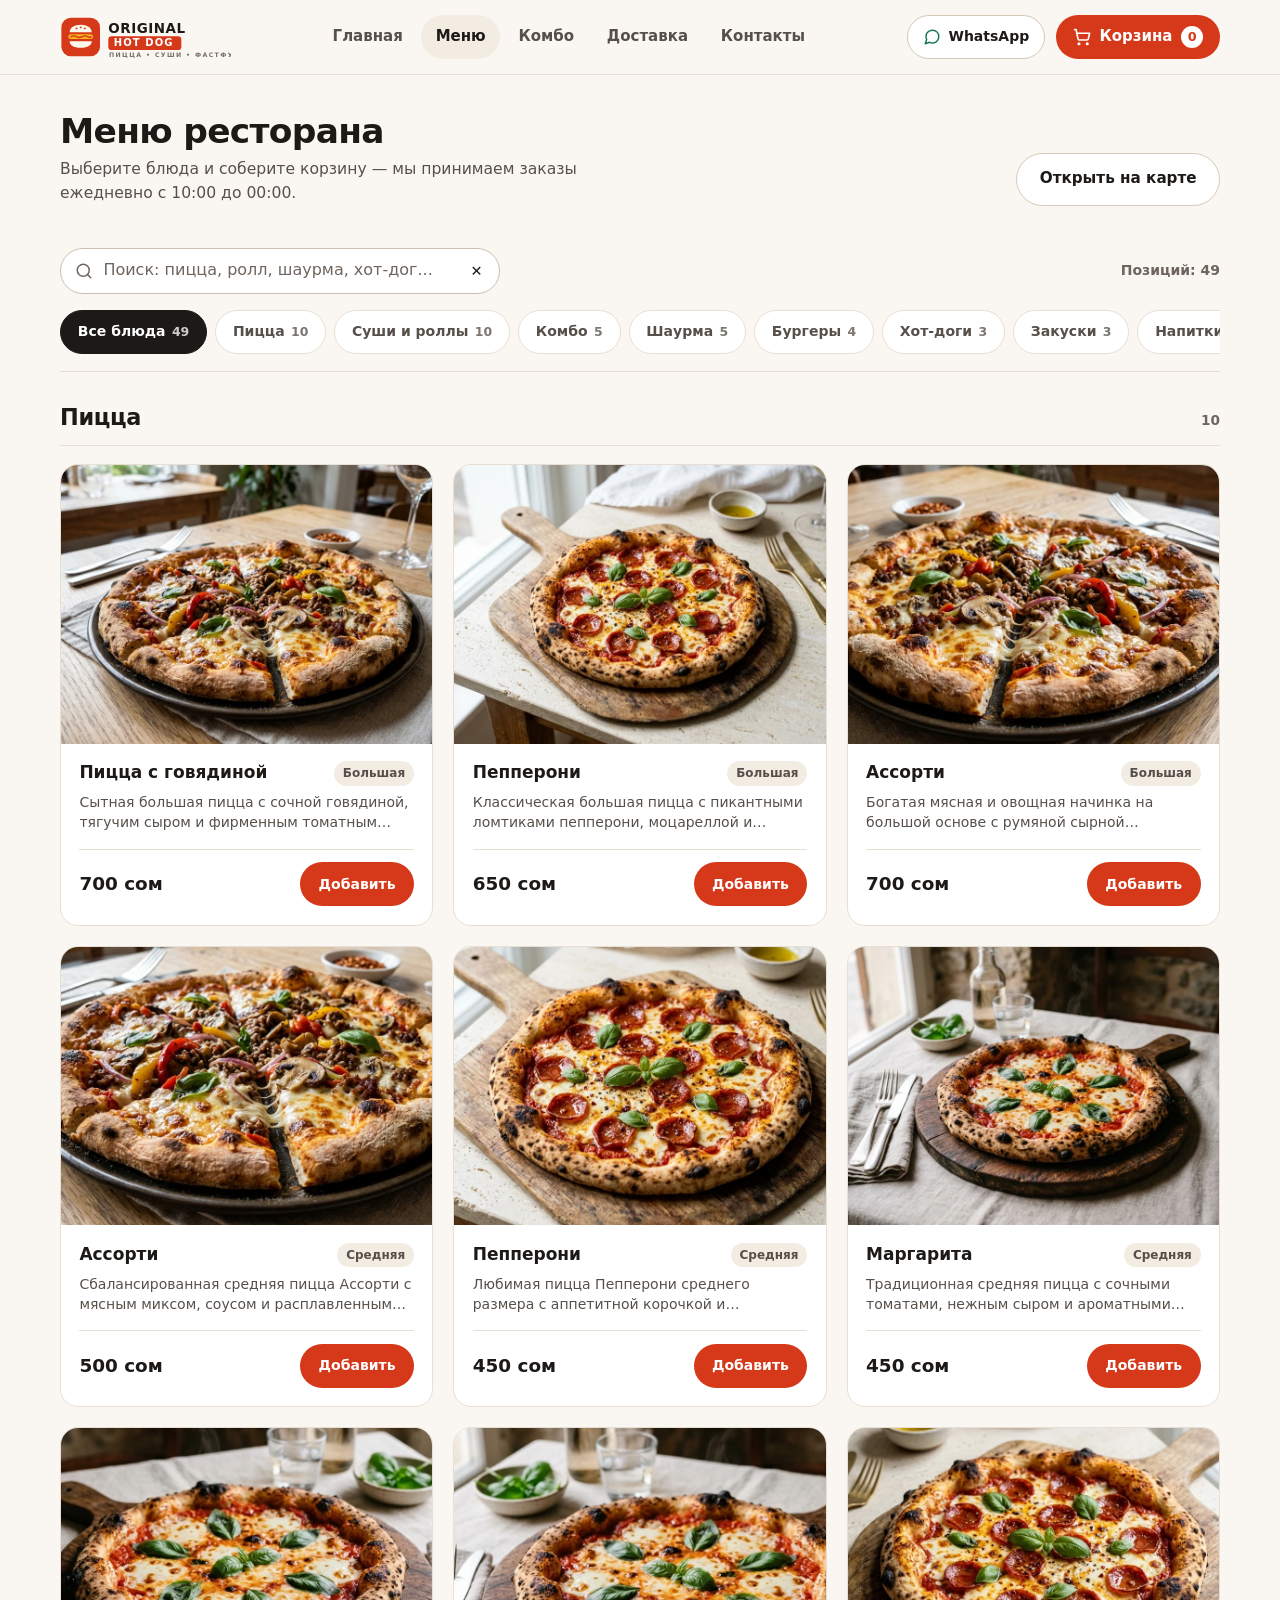
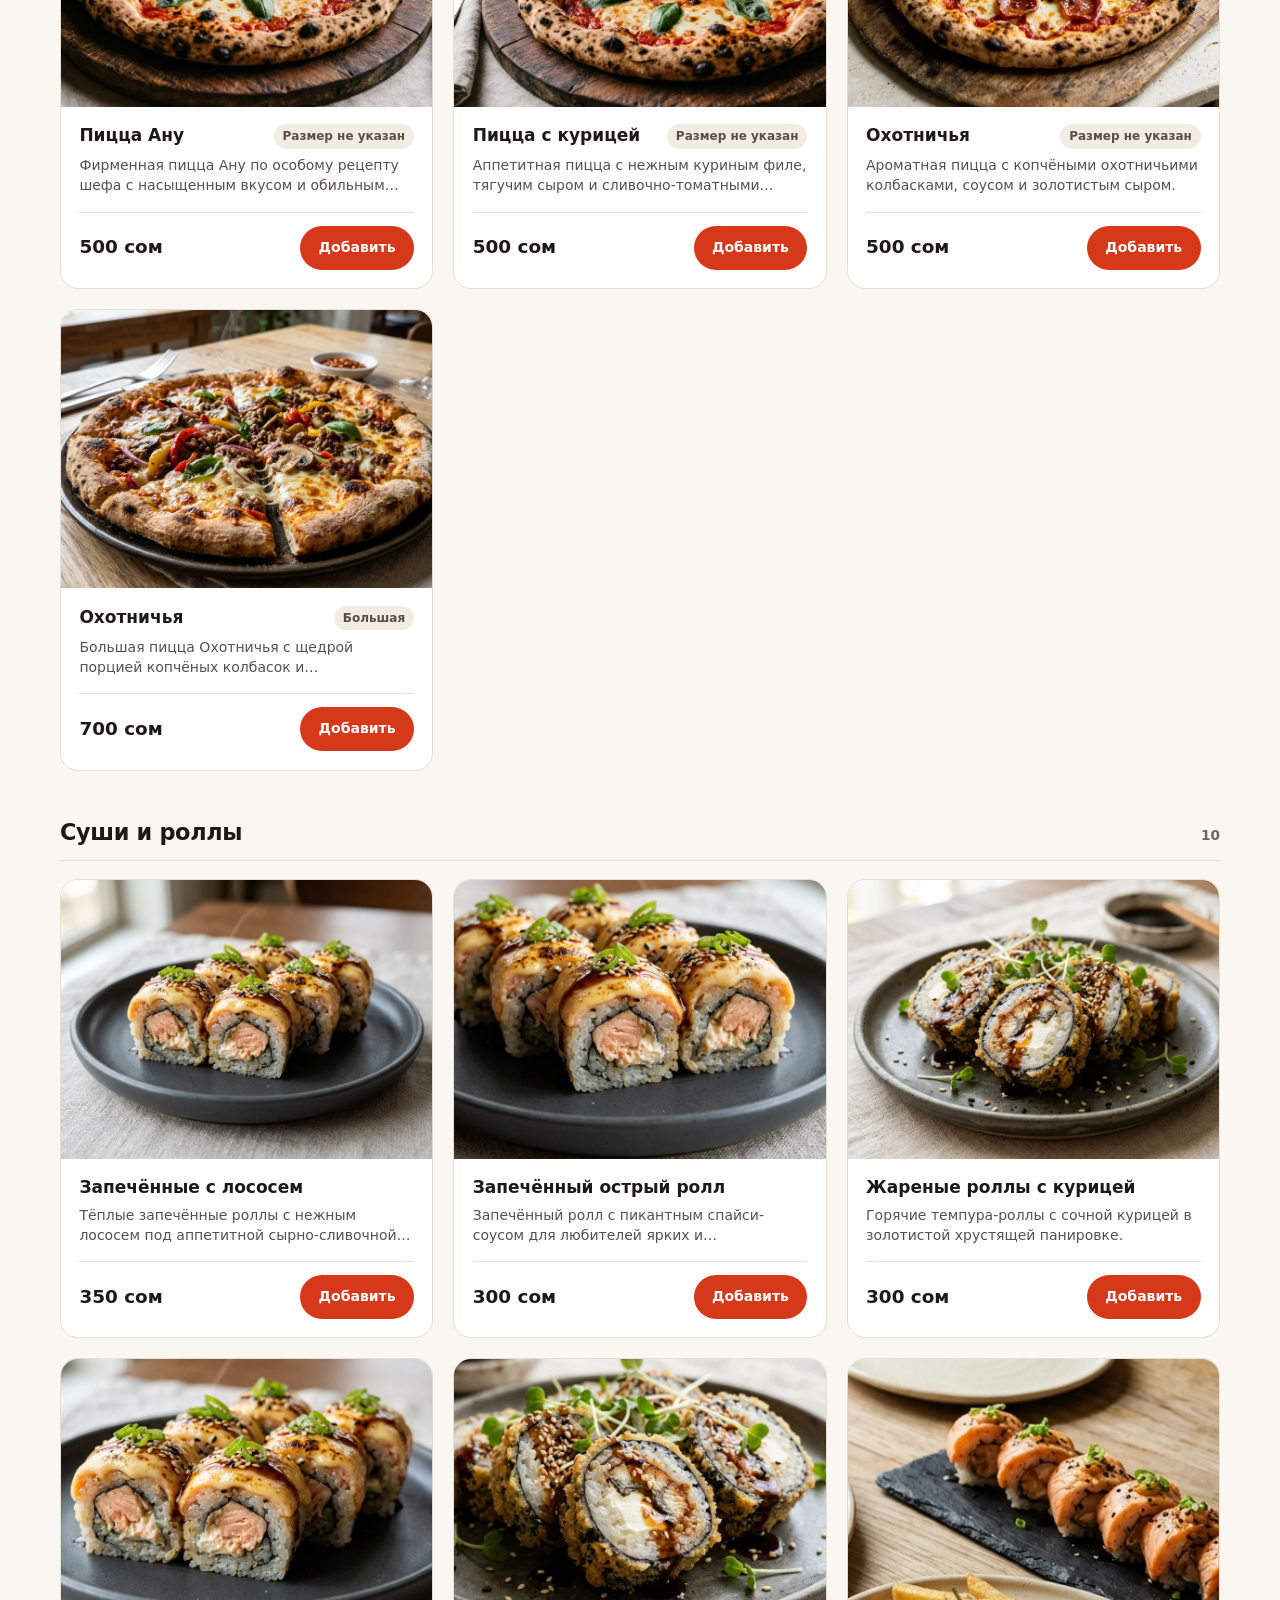
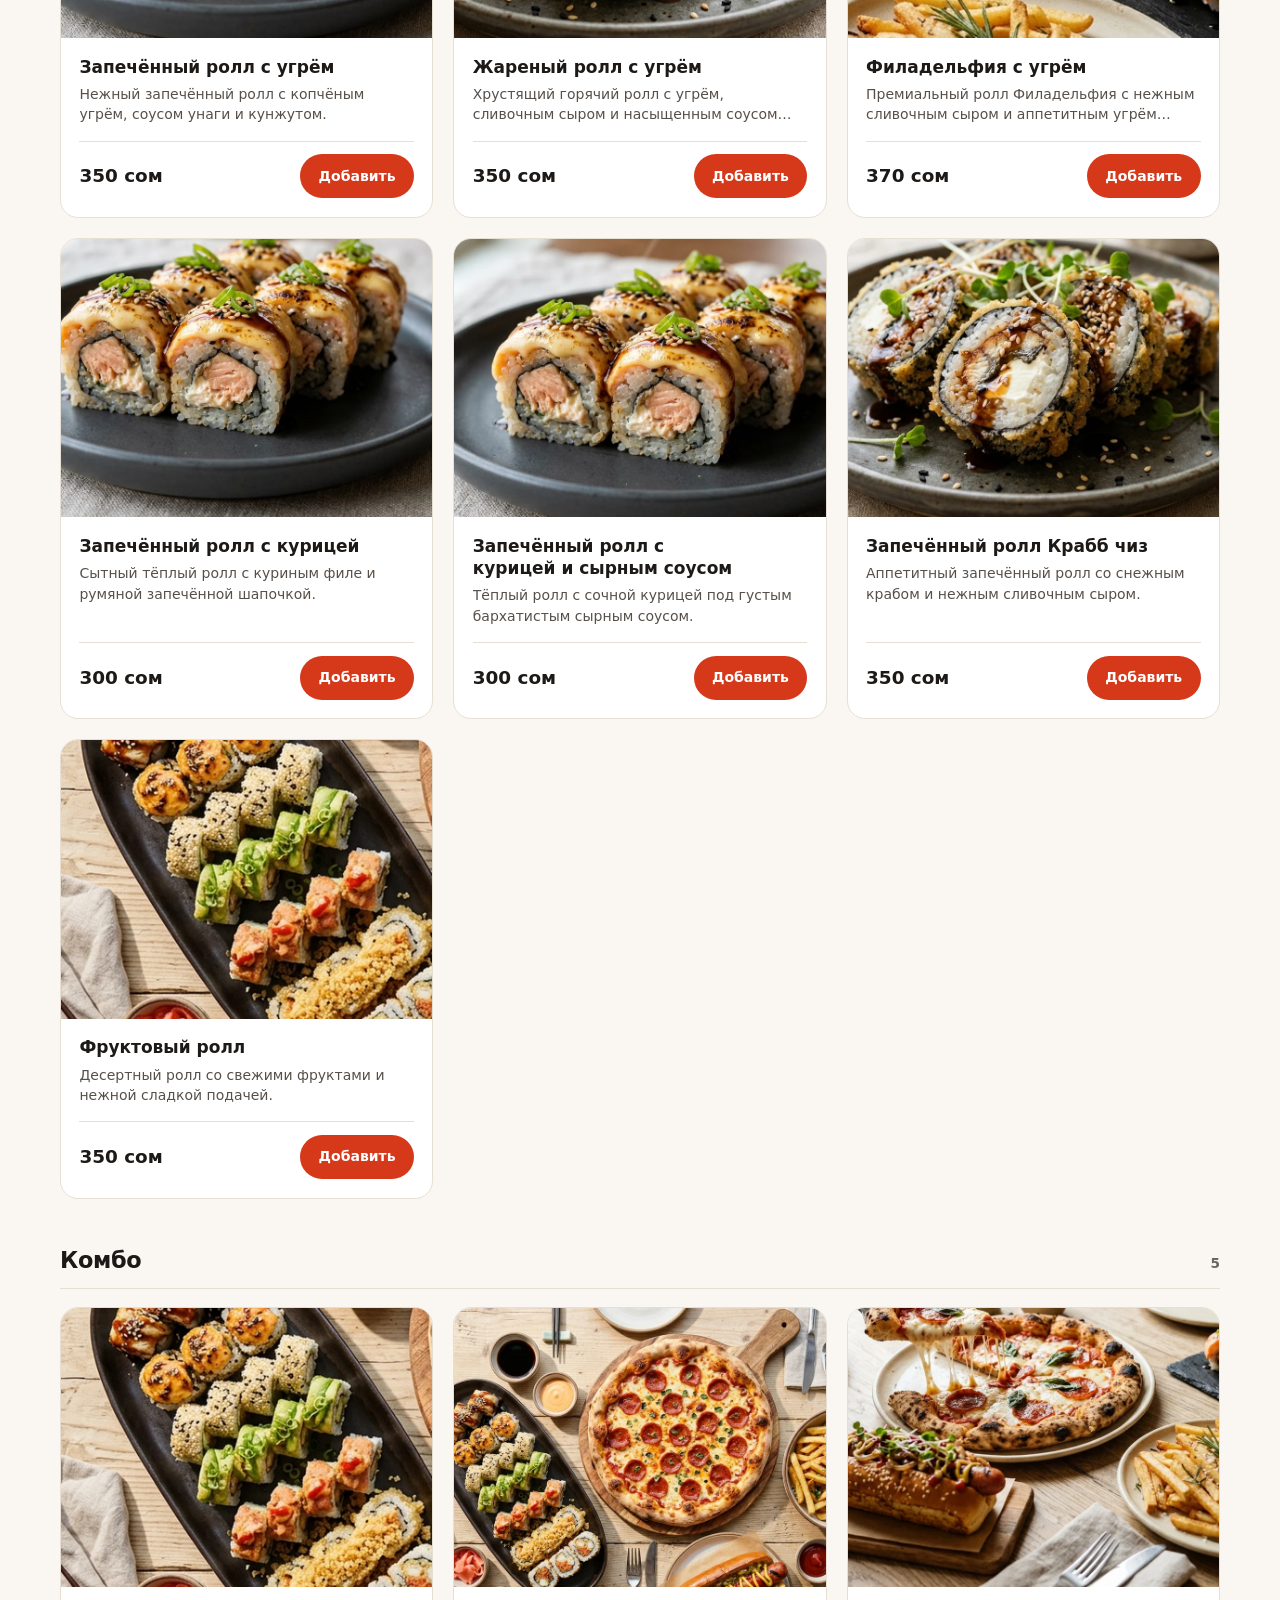
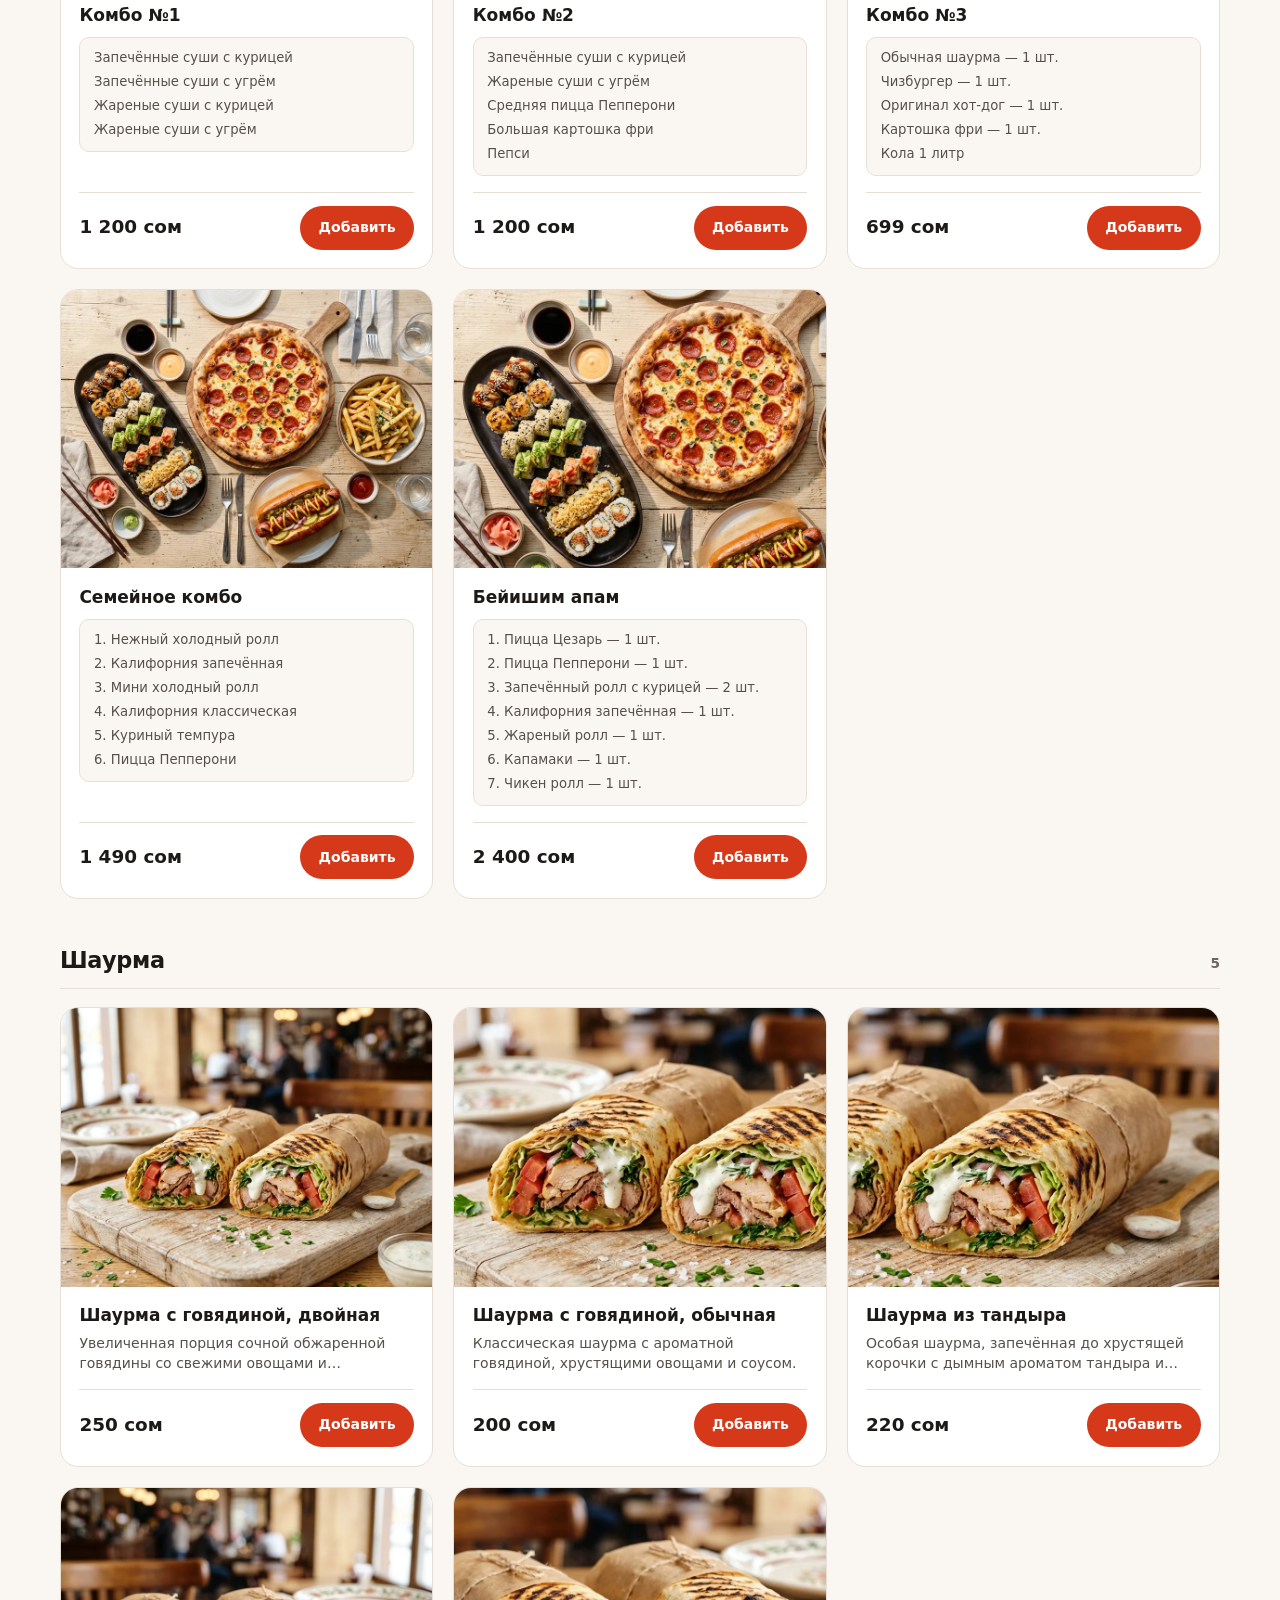
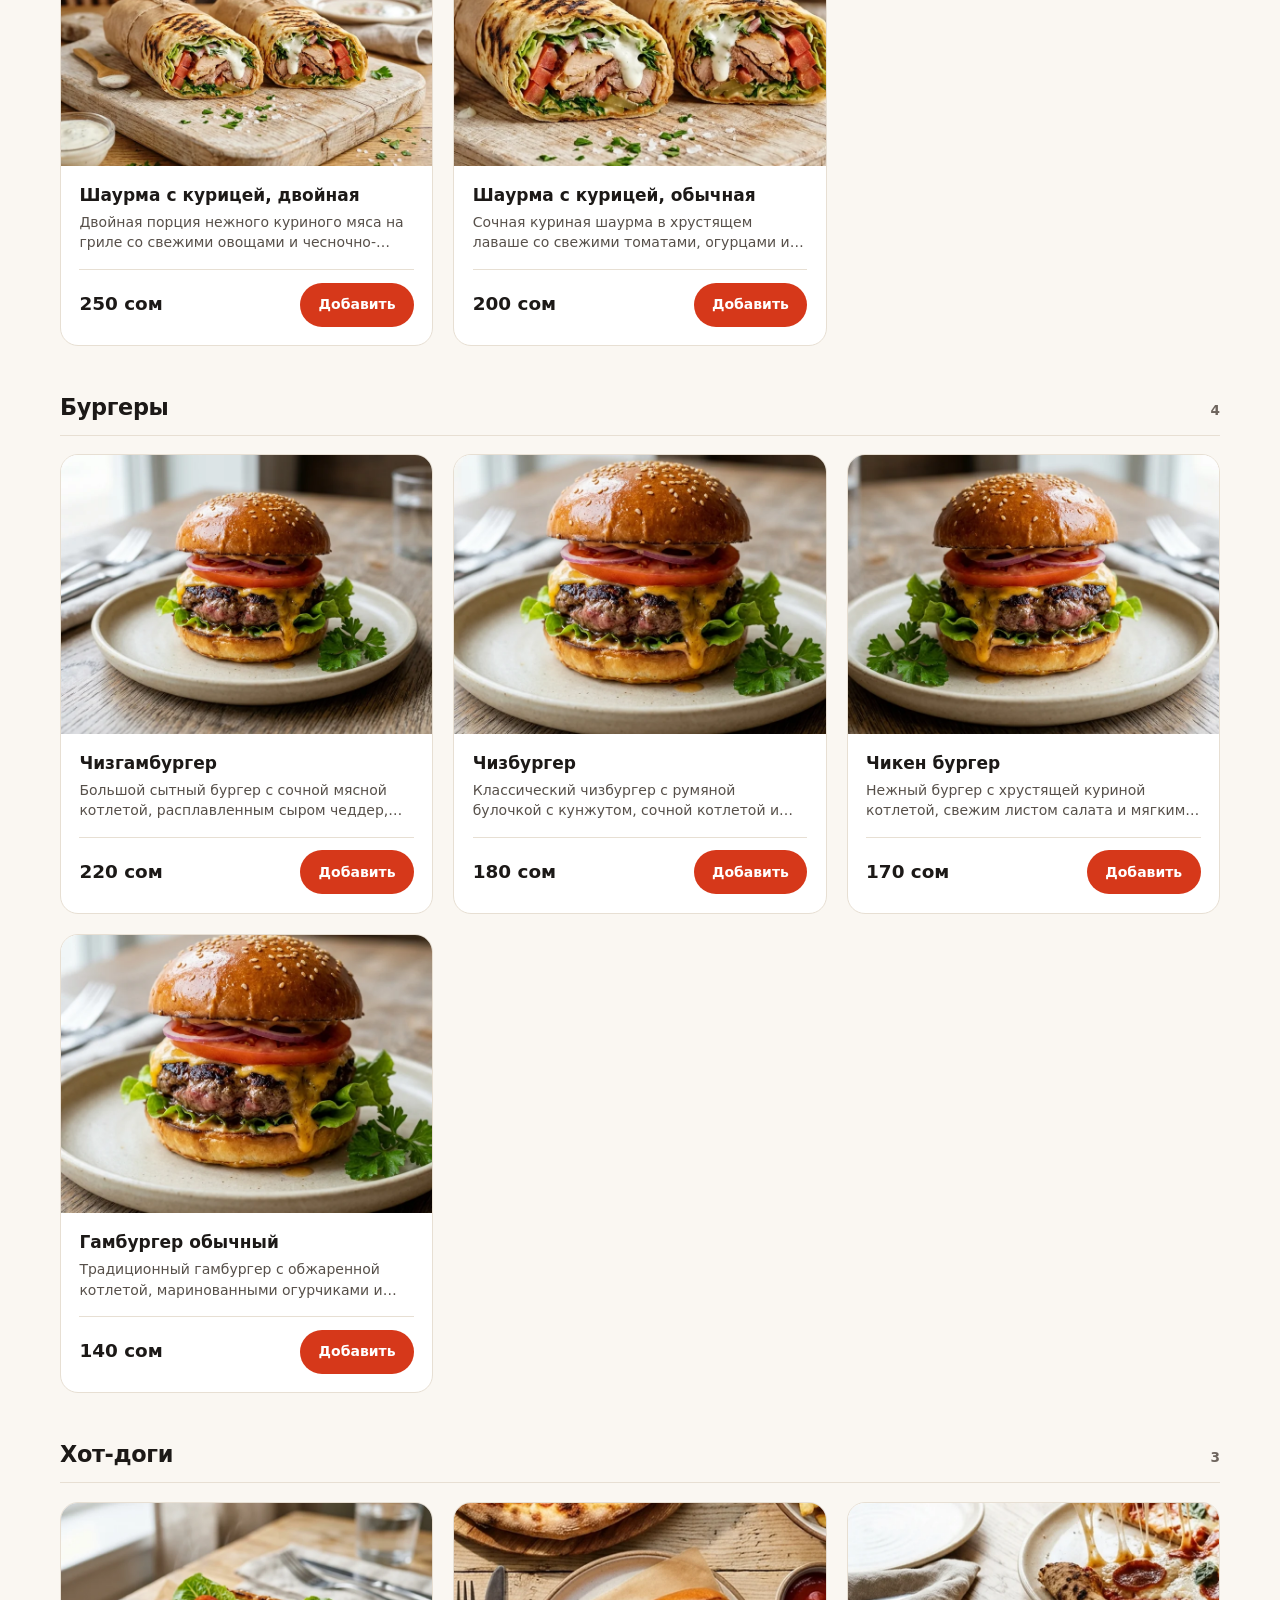
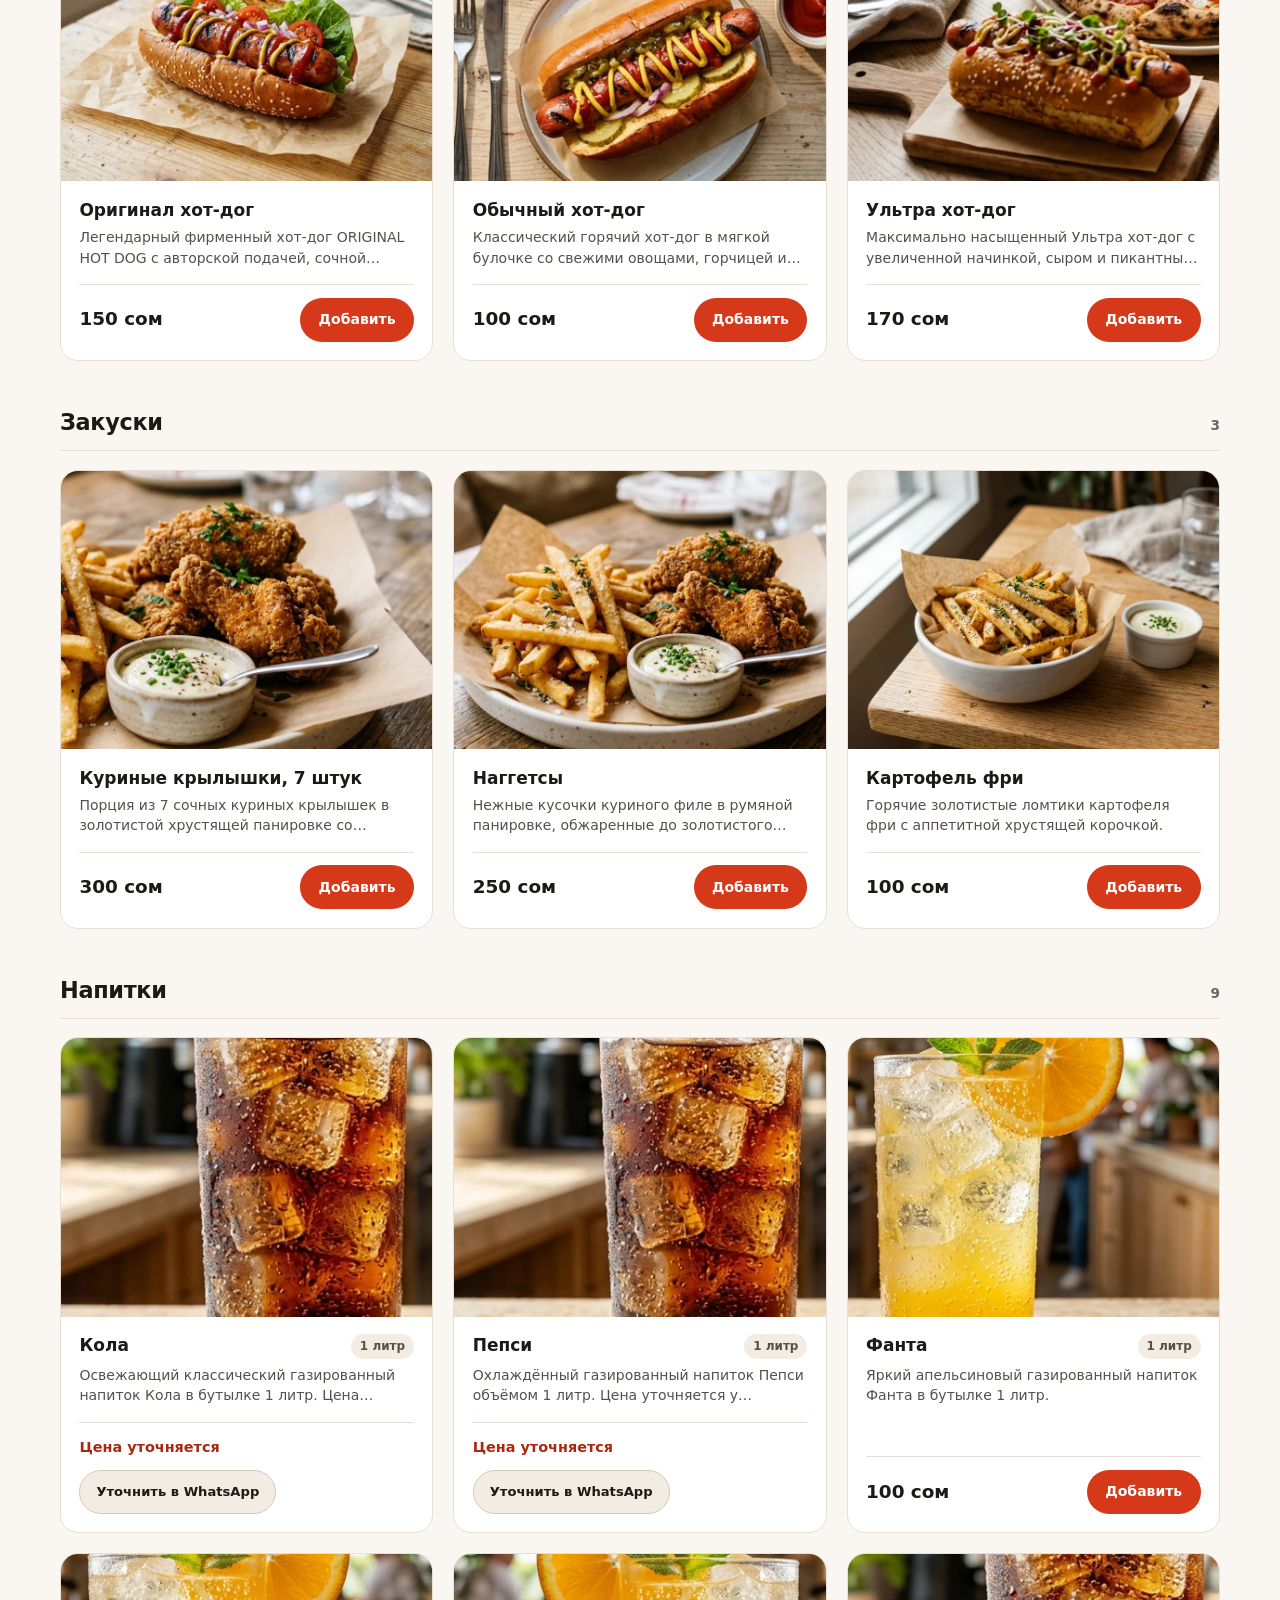
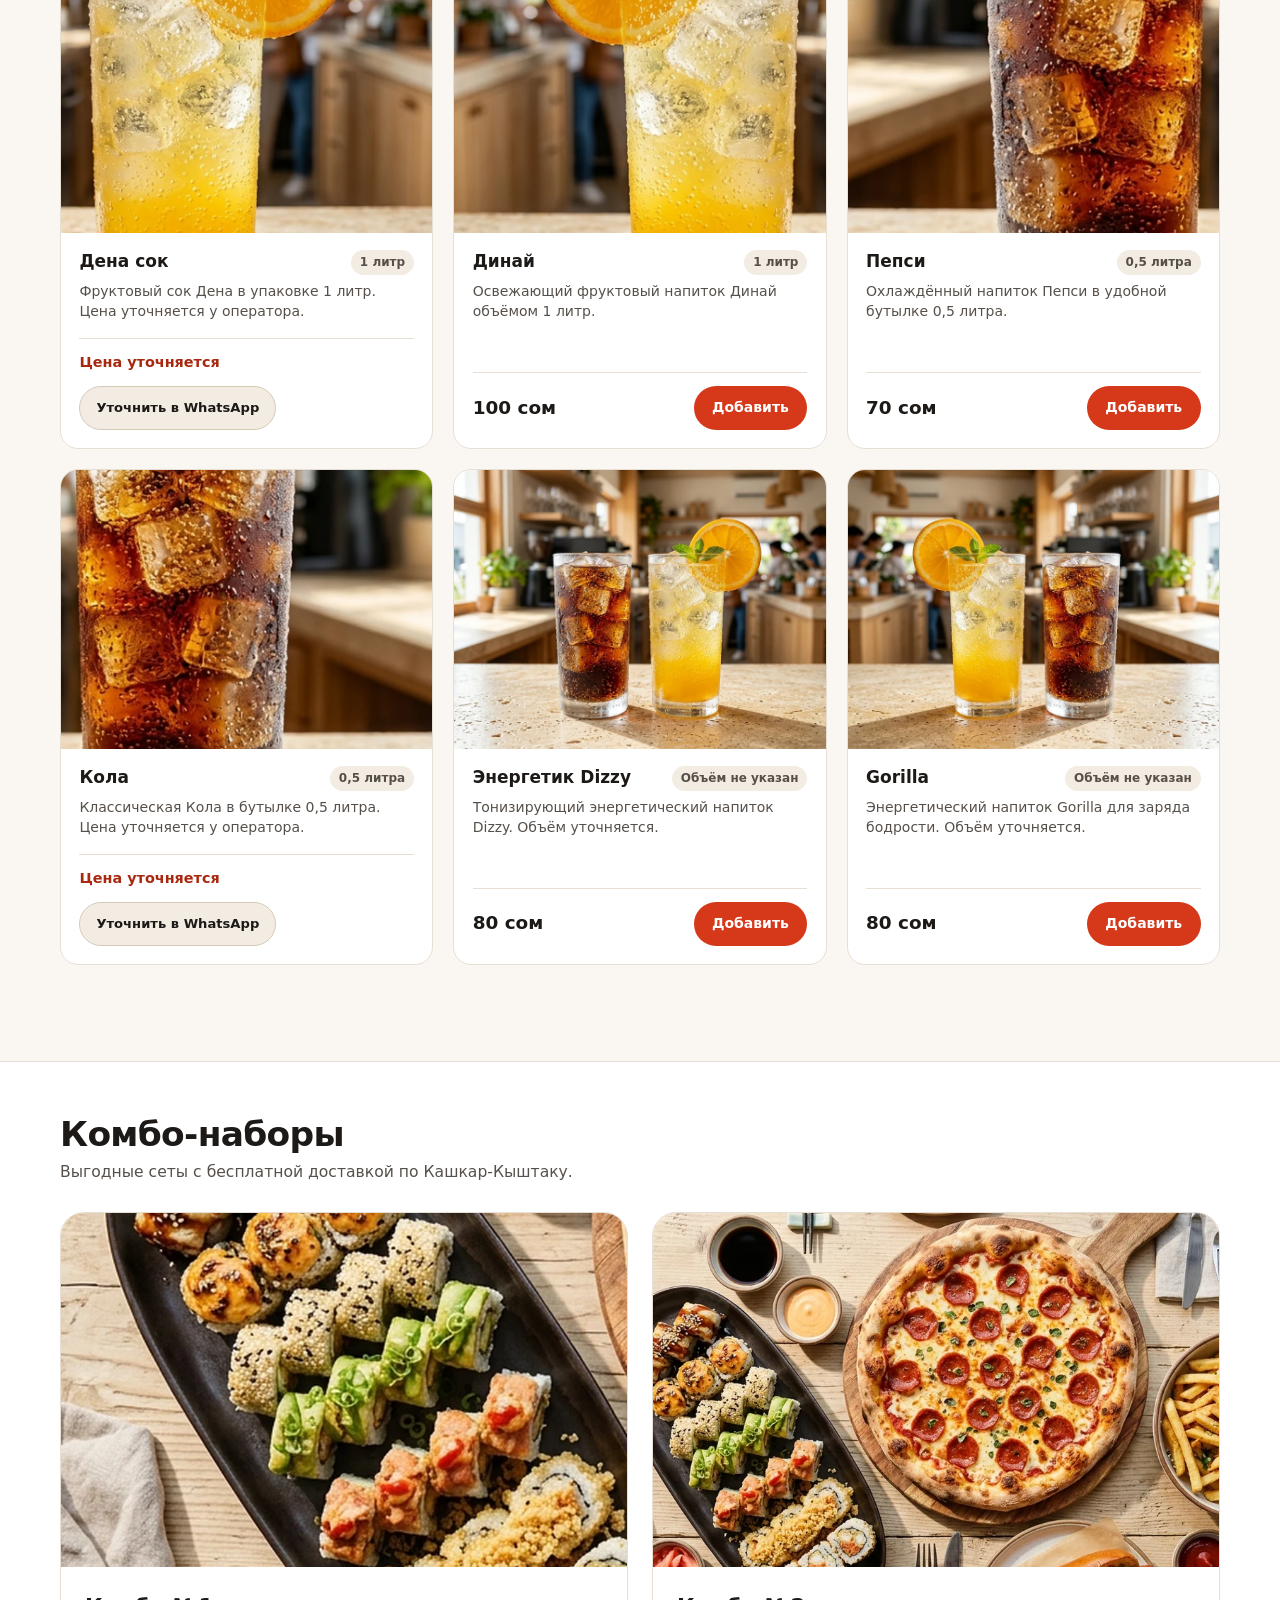
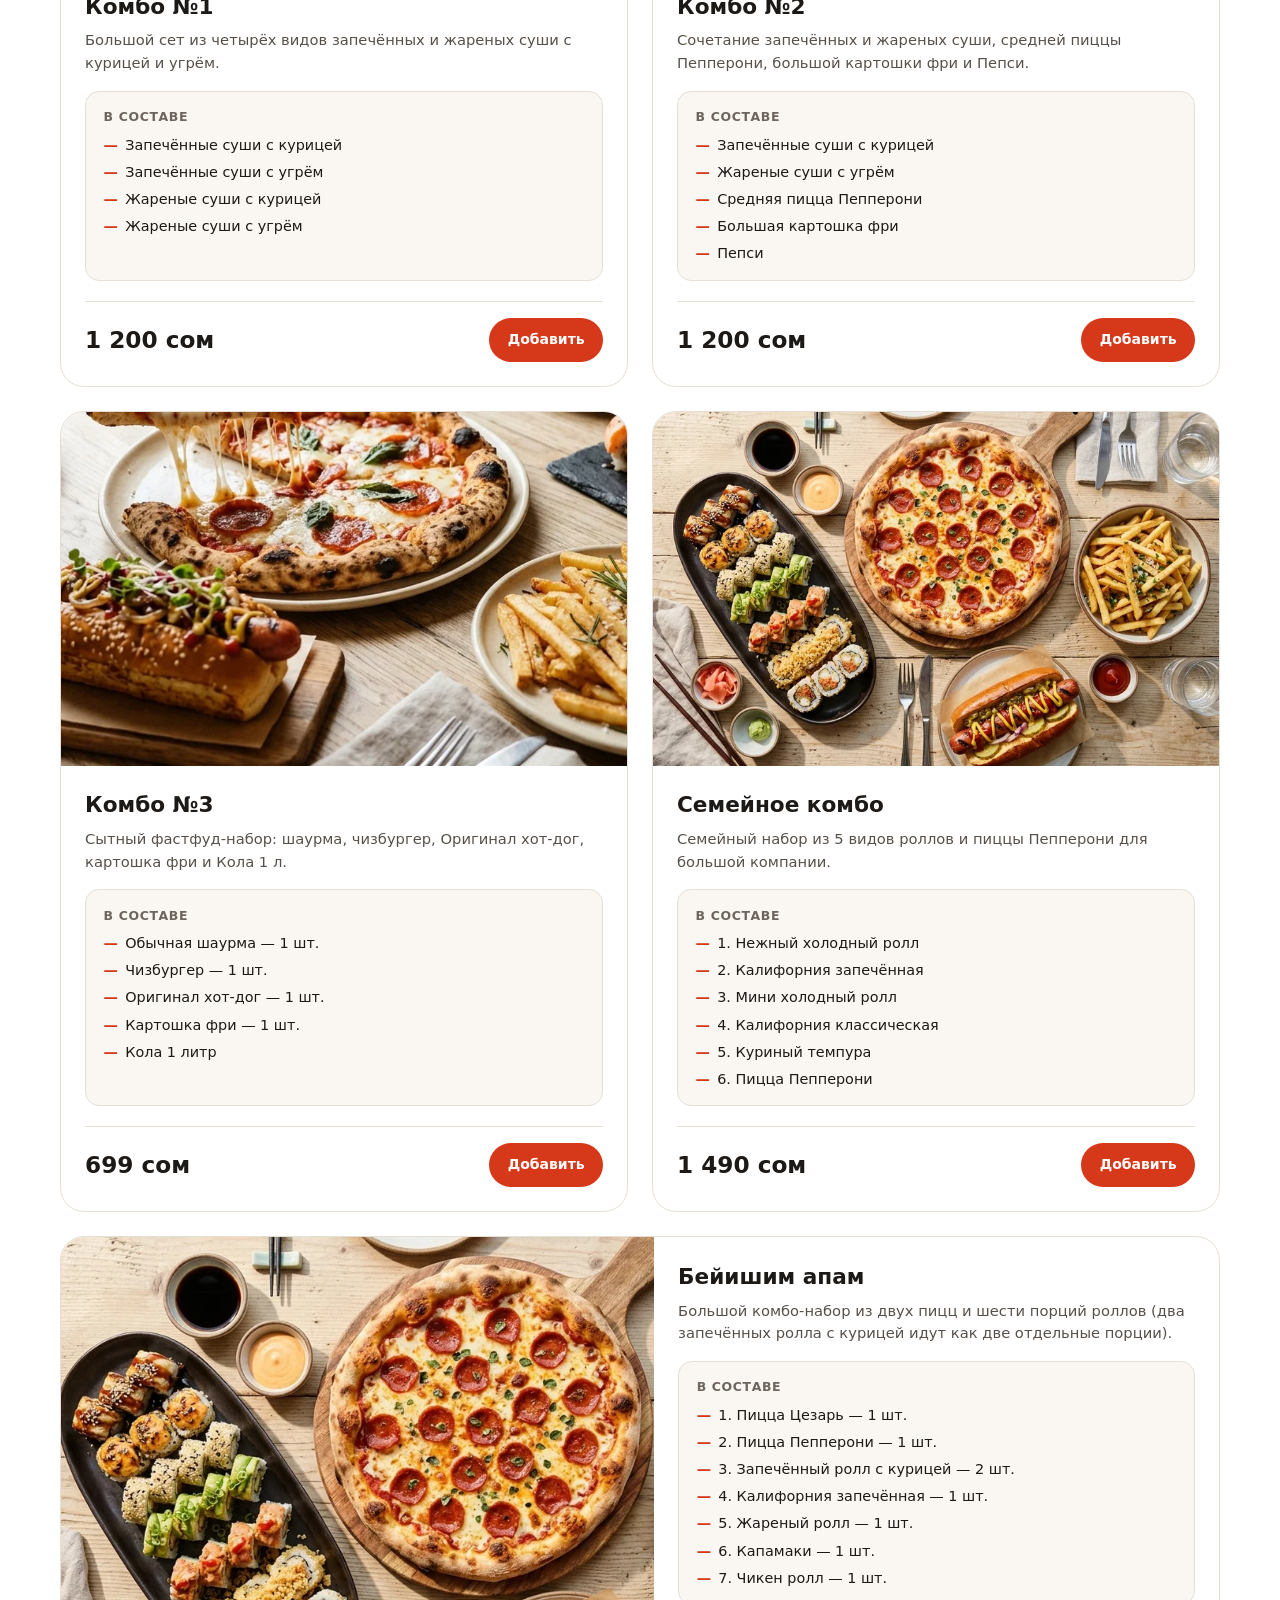
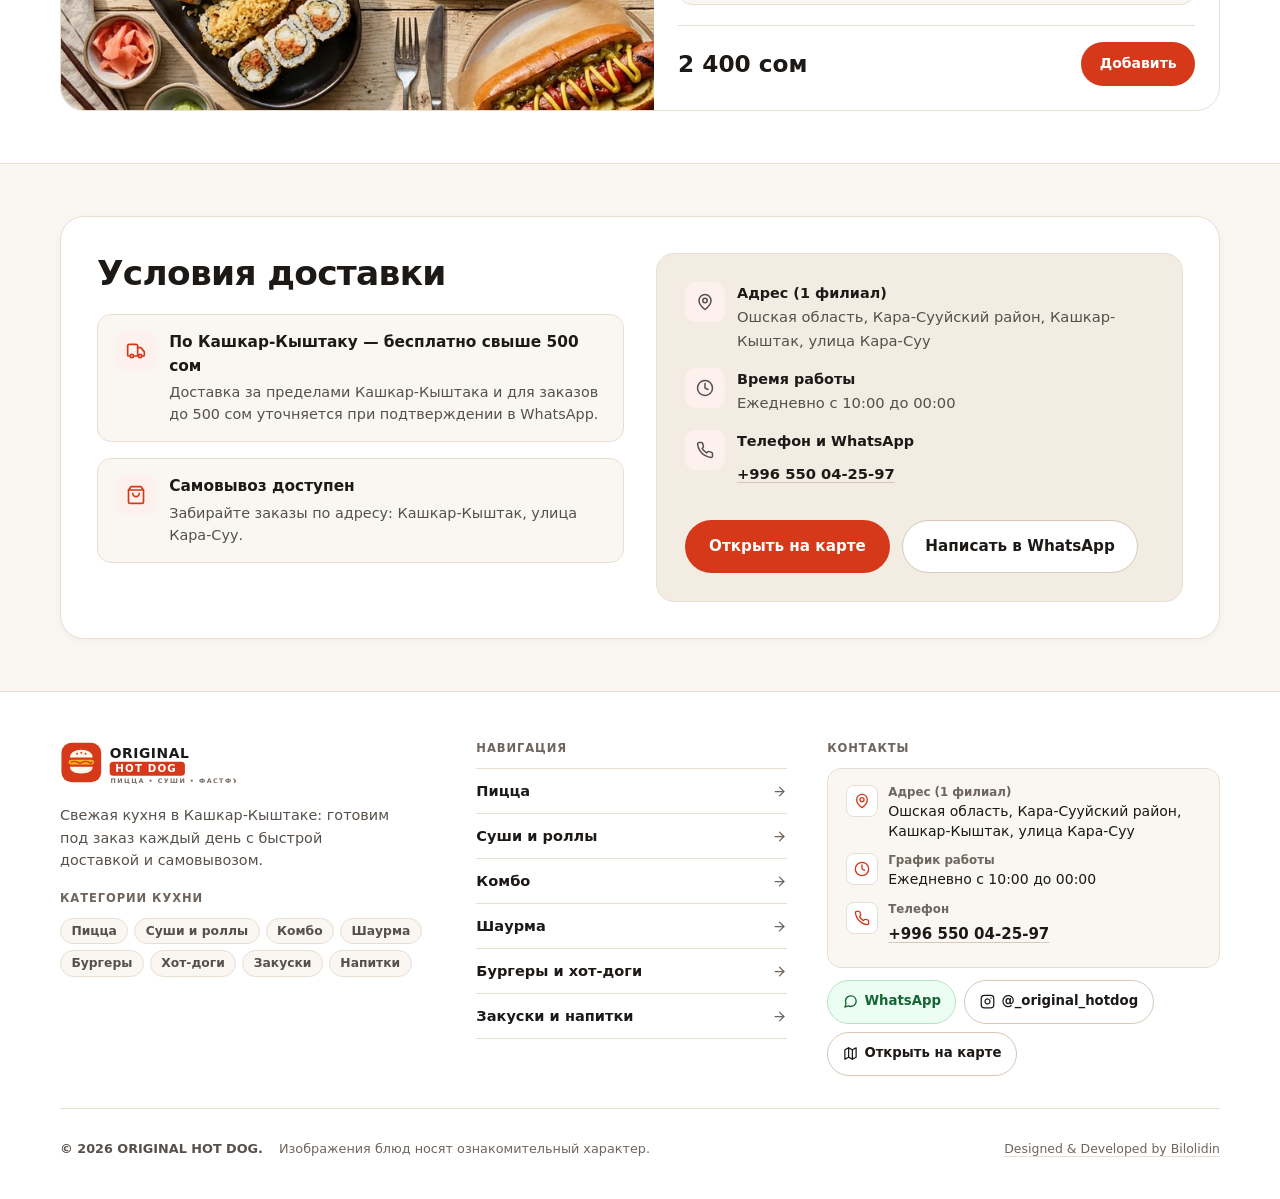
==== menu.html @ 601859bb "Initial commit: ORIGINAL HOT DOG website" ====
<!DOCTYPE html>
<html lang="ru">
<head>
  <meta charset="UTF-8">
  <meta name="viewport" content="width=device-width, initial-scale=1.0, viewport-fit=cover">
  <title>Полное меню — ORIGINAL HOT DOG (Кашкар-Кыштак)</title>
  <meta name="description" content="Полный каталог блюд ресторана ORIGINAL HOT DOG: пицца, суши и роллы, комбо-наборы, шаурма, бургеры, хот-доги, закуски и напитки с заказом в WhatsApp.">
  <meta name="theme-color" content="#faf7f2">

  <meta property="og:type" content="website">
  <meta property="og:locale" content="ru_RU">
  <meta property="og:title" content="Полное меню — ORIGINAL HOT DOG">
  <meta property="og:description" content="Бесплатная доставка по Кашкар-Кыштаку при заказе свыше 500 сом. Ежедневно 10:00–00:00.">
  <meta property="og:image" content="assets/images/banners/combo-banner.webp">

  <link rel="icon" type="image/svg+xml" href="assets/icons/favicon.svg">
  <link rel="stylesheet" href="css/style.css">
  <link rel="stylesheet" href="css/components.css">
  <link rel="stylesheet" href="css/animations.css">
  <link rel="stylesheet" href="css/responsive.css">
</head>
<body>
  <a href="#main-content" class="skip-link visually-hidden">Перейти к каталогу меню</a>
  <header class="site-header">
    <div class="container header-inner">
      <a href="index.html" class="brand-logo-link" aria-label="ORIGINAL HOT DOG — на главную">
        <img src="assets/icons/logo.svg" alt="ORIGINAL HOT DOG" width="180" height="46" class="brand-logo-img">
      </a>

      <nav class="main-nav" aria-label="Основная навигация">
        <a href="index.html" class="nav-link">Главная</a>
        <a href="menu.html" class="nav-link is-active" aria-current="page">Меню</a>
        <a href="#combos-section" class="nav-link">Комбо</a>
        <a href="#delivery-section" class="nav-link">Доставка</a>
        <a href="#footer-contacts" class="nav-link">Контакты</a>
      </nav>

      <div class="header-actions">
        <a
          href="https://wa.me/996550042597"
          target="_blank"
          rel="noopener noreferrer"
          class="header-whatsapp-btn"
          aria-label="Написать в WhatsApp +996 550 04-25-97"
        >
          <svg class="header-whatsapp-icon" width="18" height="18" viewBox="0 0 24 24" fill="none" stroke="currentColor" stroke-width="2" stroke-linecap="round" stroke-linejoin="round" aria-hidden="true"><path d="M21 11.5a8.38 8.38 0 0 1-.9 3.8 8.5 8.5 0 0 1-7.6 4.7 8.38 8.38 0 0 1-3.8-.9L3 21l1.9-5.7a8.38 8.38 0 0 1-.9-3.8 8.5 8.5 0 0 1 4.7-7.6 8.38 8.38 0 0 1 3.8-.9h.5a8.48 8.48 0 0 1 8 8v.5z"/></svg>
          <span>WhatsApp</span>
        </a>

        <button type="button" class="header-cart-btn" data-open-cart aria-label="Открыть корзину заказа">
          <svg width="18" height="18" viewBox="0 0 24 24" fill="none" stroke="currentColor" stroke-width="2.2" stroke-linecap="round" stroke-linejoin="round" aria-hidden="true"><circle cx="8" cy="21" r="1"/><circle cx="19" cy="21" r="1"/><path d="M2.05 2.05h2l2.66 12.42a2 2 0 0 0 2 1.58h9.78a2 2 0 0 0 1.95-1.57l1.65-7.43H5.12"/></svg>
          <span class="header-cart-label">Корзина</span>
          <span class="cart-badge-pill" data-cart-count>0</span>
        </button>

        <button
          type="button"
          id="mobile-menu-toggle"
          class="mobile-menu-btn"
          aria-expanded="false"
          aria-controls="mobile-nav-drawer"
          aria-label="Открыть меню навигации"
        >
          <svg width="20" height="20" viewBox="0 0 24 24" fill="none" stroke="currentColor" stroke-width="2.2" stroke-linecap="round" stroke-linejoin="round" aria-hidden="true"><line x1="3" y1="6" x2="21" y2="6"/><line x1="3" y1="12" x2="21" y2="12"/><line x1="3" y1="18" x2="21" y2="18"/></svg>
        </button>
      </div>
    </div>

    <div id="mobile-nav-drawer" class="mobile-nav-drawer" hidden>
      <ul class="mobile-nav-list">
        <li><a href="index.html">Главная страница <span>→</span></a></li>
        <li><a href="#catalog-section">Каталог блюд <span>→</span></a></li>
        <li><a href="#combos-section">Комбо-наборы <span>→</span></a></li>
        <li><a href="#delivery-section">Доставка и адрес <span>→</span></a></li>
        <li><a href="#footer-contacts">Контакты и карта <span>→</span></a></li>
        <li><a href="https://wa.me/996550042597" target="_blank" rel="noopener noreferrer">Написать в WhatsApp <span>↗</span></a></li>
      </ul>
    </div>
  </header>

  <main id="main-content" tabindex="-1">
    <section id="catalog-section" class="section-block" aria-labelledby="page-menu-title" style="padding-top: 2.25rem;">
      <div class="container">
        <div class="section-header">
          <div>
            <h1 id="page-menu-title" class="section-title">Меню ресторана</h1>
            <p class="section-desc">
              Выберите блюда и соберите корзину — мы принимаем заказы ежедневно с 10:00 до 00:00.
            </p>
          </div>
          <a href="https://yandex.com/maps/-/CXSVe4yU" target="_blank" rel="noopener noreferrer" class="btn-secondary">
            Открыть на карте
          </a>
        </div>

        <div class="catalog-controls-bar">
          <div class="catalog-search-row">
            <div class="search-input-wrap">
              <label for="menu-search-input" class="visually-hidden">Поиск блюда по названию</label>
              <svg class="search-icon" width="18" height="18" viewBox="0 0 24 24" fill="none" stroke="currentColor" stroke-width="2" stroke-linecap="round" stroke-linejoin="round" aria-hidden="true"><circle cx="11" cy="11" r="8"/><line x1="21" y1="21" x2="16.65" y2="16.65"/></svg>
              <input
                type="search"
                id="menu-search-input"
                name="q"
                class="search-input"
                placeholder="Поиск: пицца, ролл, шаурма, хот-дог..."
                autocomplete="off"
                autocorrect="off"
                autocapitalize="off"
                spellcheck="false"
                enterkeyhint="search"
              >
              <button
                type="button"
                id="menu-search-clear"
                class="search-clear-btn"
                aria-label="Очистить поиск"
                hidden
              >✕</button>
            </div>
            <div id="catalog-results-count" class="catalog-results-count" aria-live="polite"></div>
          </div>

          <div
            id="category-filter-tabs"
            class="filter-tabs-scroll"
            role="tablist"
            aria-label="Категории меню"
          ></div>
        </div>

        <div id="menu-catalog-container"></div>
      </div>
    </section>

    <section id="combos-section" class="section-block is-surface-band" aria-labelledby="combos-title">
      <div class="container">
        <div class="section-header">
          <div>
            <h2 id="combos-title" class="section-title">Комбо-наборы</h2>
            <p class="section-desc">Выгодные сеты с бесплатной доставкой по Кашкар-Кыштаку.</p>
          </div>
        </div>

        <div id="combos-showcase-grid" class="combos-showcase-grid"></div>
      </div>
    </section>

    <section id="delivery-section" class="section-block" aria-labelledby="delivery-title">
      <div class="container">
        <div class="info-split-card">
          <div>
            <h2 id="delivery-title" class="section-title">Условия доставки</h2>
            <div class="delivery-points-list">
              <div class="delivery-point-item">
                <span class="info-icon-box" aria-hidden="true">
                  <svg width="20" height="20" viewBox="0 0 24 24" fill="none" stroke="currentColor" stroke-width="2" stroke-linecap="round" stroke-linejoin="round"><path d="M14 18V6a2 2 0 0 0-2-2H4a2 2 0 0 0-2 2v11a1 1 0 0 0 1 1h2"/><path d="M15 18H9"/><path d="M19 18h2a1 1 0 0 0 1-1v-3.65a1 1 0 0 0-.22-.624l-3.48-4.35A1 1 0 0 0 17.52 8H14"/><circle cx="17" cy="18" r="2"/><circle cx="7" cy="18" r="2"/></svg>
                </span>
                <div>
                  <strong>По Кашкар-Кыштаку — бесплатно свыше 500 сом</strong>
                  <p>Доставка за пределами Кашкар-Кыштака и для заказов до 500 сом уточняется при подтверждении в WhatsApp.</p>
                </div>
              </div>

              <div class="delivery-point-item">
                <span class="info-icon-box" aria-hidden="true">
                  <svg width="20" height="20" viewBox="0 0 24 24" fill="none" stroke="currentColor" stroke-width="2" stroke-linecap="round" stroke-linejoin="round"><path d="M6 2 3 6v14a2 2 0 0 0 2 2h14a2 2 0 0 0 2-2V6l-3-4Z"/><path d="M3 6h18"/><path d="M16 10a4 4 0 0 1-8 0"/></svg>
                </span>
                <div>
                  <strong>Самовывоз доступен</strong>
                  <p>Забирайте заказы по адресу: Кашкар-Кыштак, улица Кара-Суу.</p>
                </div>
              </div>
            </div>
          </div>

          <div class="branch-location-box">
            <div class="branch-facts-grid">
              <div class="branch-fact-row">
                <span class="info-icon-box" aria-hidden="true">
                  <svg width="18" height="18" viewBox="0 0 24 24" fill="none" stroke="currentColor" stroke-width="2" stroke-linecap="round" stroke-linejoin="round"><path d="M20 10c0 6-8 12-8 12s-8-6-8-12a8 8 0 0 1 16 0Z"/><circle cx="12" cy="10" r="3"/></svg>
                </span>
                <div>
                  <strong>Адрес (1 филиал)</strong>
                  <span>Ошская область, Кара-Сууйский район, Кашкар-Кыштак, улица Кара-Суу</span>
                </div>
              </div>
              <div class="branch-fact-row">
                <span class="info-icon-box" aria-hidden="true">
                  <svg width="18" height="18" viewBox="0 0 24 24" fill="none" stroke="currentColor" stroke-width="2" stroke-linecap="round" stroke-linejoin="round"><circle cx="12" cy="12" r="10"/><polyline points="12 6 12 12 16 14"/></svg>
                </span>
                <div>
                  <strong>Время работы</strong>
                  <span>Ежедневно с 10:00 до 00:00</span>
                </div>
              </div>
              <div class="branch-fact-row">
                <span class="info-icon-box" aria-hidden="true">
                  <svg width="18" height="18" viewBox="0 0 24 24" fill="none" stroke="currentColor" stroke-width="2" stroke-linecap="round" stroke-linejoin="round"><path d="M22 16.92v3a2 2 0 0 1-2.18 2 19.79 19.79 0 0 1-8.63-3.07 19.5 19.5 0 0 1-6-6 19.79 19.79 0 0 1-3.07-8.67A2 2 0 0 1 4.11 2h3a2 2 0 0 1 2 1.72 12.84 12.84 0 0 0 .7 2.81 2 2 0 0 1-.45 2.11L8.09 9.91a16 16 0 0 0 6 6l1.27-1.27a2 2 0 0 1 2.11-.45 12.84 12.84 0 0 0 2.81.7A2 2 0 0 1 22 16.92z"/></svg>
                </span>
                <div>
                  <strong>Телефон и WhatsApp</strong>
                  <a href="tel:+996550042597">+996 550 04-25-97</a>
                </div>
              </div>
            </div>

            <div class="branch-actions">
              <a href="https://yandex.com/maps/-/CXSVe4yU" target="_blank" rel="noopener noreferrer" class="btn-primary">Открыть на карте</a>
              <a href="https://wa.me/996550042597" target="_blank" rel="noopener noreferrer" class="btn-secondary">Написать в WhatsApp</a>
            </div>
          </div>
        </div>
      </div>
    </section>
  </main>

  <!-- ПОДВАЛ САЙТА -->
  <footer id="footer-contacts" class="site-footer">
    <div class="container">
      <div class="footer-grid">
        <!-- Блок 1: Brand -->
        <div class="footer-brand-col">
          <a href="index.html" class="footer-brand-link" aria-label="ORIGINAL HOT DOG — на главную">
            <img src="assets/icons/logo.svg" alt="ORIGINAL HOT DOG" width="176" height="45" loading="lazy">
          </a>
          <p class="footer-brand-desc">
            Свежая кухня в Кашкар-Кыштаке: готовим под заказ каждый день с быстрой доставкой и самовывозом.
          </p>
          <div class="footer-cuisine-block">
            <span class="footer-eyebrow">Категории кухни</span>
            <ul class="footer-cuisine-tags" aria-label="Категории кухни">
              <li>Пицца</li>
              <li>Суши и роллы</li>
              <li>Комбо</li>
              <li>Шаурма</li>
              <li>Бургеры</li>
              <li>Хот-доги</li>
              <li>Закуски</li>
              <li>Напитки</li>
            </ul>
          </div>
        </div>

        <!-- Блок 2: Навигация -->
        <div class="footer-col">
          <h3 class="footer-col-title">Навигация</h3>
          <nav aria-label="Разделы меню в подвале">
            <ul class="footer-nav-list">
              <li>
                <a href="menu.html?category=pizza">
                  <span>Пицца</span>
                  <svg class="footer-link-arrow" width="15" height="15" viewBox="0 0 24 24" fill="none" stroke="currentColor" stroke-width="2" stroke-linecap="round" stroke-linejoin="round" aria-hidden="true"><line x1="5" y1="12" x2="19" y2="12"/><polyline points="12 5 19 12 12 19"/></svg>
                </a>
              </li>
              <li>
                <a href="menu.html?category=sushi">
                  <span>Суши и роллы</span>
                  <svg class="footer-link-arrow" width="15" height="15" viewBox="0 0 24 24" fill="none" stroke="currentColor" stroke-width="2" stroke-linecap="round" stroke-linejoin="round" aria-hidden="true"><line x1="5" y1="12" x2="19" y2="12"/><polyline points="12 5 19 12 12 19"/></svg>
                </a>
              </li>
              <li>
                <a href="menu.html?category=combos">
                  <span>Комбо</span>
                  <svg class="footer-link-arrow" width="15" height="15" viewBox="0 0 24 24" fill="none" stroke="currentColor" stroke-width="2" stroke-linecap="round" stroke-linejoin="round" aria-hidden="true"><line x1="5" y1="12" x2="19" y2="12"/><polyline points="12 5 19 12 12 19"/></svg>
                </a>
              </li>
              <li>
                <a href="menu.html?category=shawarma">
                  <span>Шаурма</span>
                  <svg class="footer-link-arrow" width="15" height="15" viewBox="0 0 24 24" fill="none" stroke="currentColor" stroke-width="2" stroke-linecap="round" stroke-linejoin="round" aria-hidden="true"><line x1="5" y1="12" x2="19" y2="12"/><polyline points="12 5 19 12 12 19"/></svg>
                </a>
              </li>
              <li>
                <a href="menu.html?category=burgers">
                  <span>Бургеры и хот-доги</span>
                  <svg class="footer-link-arrow" width="15" height="15" viewBox="0 0 24 24" fill="none" stroke="currentColor" stroke-width="2" stroke-linecap="round" stroke-linejoin="round" aria-hidden="true"><line x1="5" y1="12" x2="19" y2="12"/><polyline points="12 5 19 12 12 19"/></svg>
                </a>
              </li>
              <li>
                <a href="menu.html?category=snacks">
                  <span>Закуски и напитки</span>
                  <svg class="footer-link-arrow" width="15" height="15" viewBox="0 0 24 24" fill="none" stroke="currentColor" stroke-width="2" stroke-linecap="round" stroke-linejoin="round" aria-hidden="true"><line x1="5" y1="12" x2="19" y2="12"/><polyline points="12 5 19 12 12 19"/></svg>
                </a>
              </li>
            </ul>
          </nav>
        </div>

        <!-- Блок 3: Контакты -->
        <div class="footer-col">
          <h3 class="footer-col-title">Контакты</h3>
          <div class="footer-contact-card">
            <div class="footer-contact-row">
              <span class="footer-contact-icon" aria-hidden="true">
                <svg width="16" height="16" viewBox="0 0 24 24" fill="none" stroke="currentColor" stroke-width="2" stroke-linecap="round" stroke-linejoin="round"><path d="M20 10c0 6-8 12-8 12s-8-6-8-12a8 8 0 0 1 16 0Z"/><circle cx="12" cy="10" r="3"/></svg>
              </span>
              <div>
                <span class="footer-contact-label">Адрес (1 филиал)</span>
                <span class="footer-contact-value">Ошская область, Кара-Сууйский район, Кашкар-Кыштак, улица Кара-Суу</span>
              </div>
            </div>

            <div class="footer-contact-row">
              <span class="footer-contact-icon" aria-hidden="true">
                <svg width="16" height="16" viewBox="0 0 24 24" fill="none" stroke="currentColor" stroke-width="2" stroke-linecap="round" stroke-linejoin="round"><circle cx="12" cy="12" r="10"/><polyline points="12 6 12 12 16 14"/></svg>
              </span>
              <div>
                <span class="footer-contact-label">График работы</span>
                <span class="footer-contact-value">Ежедневно с 10:00 до 00:00</span>
              </div>
            </div>

            <div class="footer-contact-row is-interactive">
              <span class="footer-contact-icon" aria-hidden="true">
                <svg width="16" height="16" viewBox="0 0 24 24" fill="none" stroke="currentColor" stroke-width="2" stroke-linecap="round" stroke-linejoin="round"><path d="M22 16.92v3a2 2 0 0 1-2.18 2 19.79 19.79 0 0 1-8.63-3.07 19.5 19.5 0 0 1-6-6 19.79 19.79 0 0 1-3.07-8.67A2 2 0 0 1 4.11 2h3a2 2 0 0 1 2 1.72 12.84 12.84 0 0 0 .7 2.81 2 2 0 0 1-.45 2.11L8.09 9.91a16 16 0 0 0 6 6l1.27-1.27a2 2 0 0 1 2.11-.45 12.84 12.84 0 0 0 2.81.7A2 2 0 0 1 22 16.92z"/></svg>
              </span>
              <div>
                <span class="footer-contact-label">Телефон</span>
                <a href="tel:+996550042597" class="footer-phone-link">+996 550 04-25-97</a>
              </div>
            </div>
          </div>

          <div class="footer-actions-row">
            <a href="https://wa.me/996550042597" target="_blank" rel="noopener noreferrer" class="footer-action-pill is-whatsapp">
              <svg width="15" height="15" viewBox="0 0 24 24" fill="none" stroke="currentColor" stroke-width="2.1" stroke-linecap="round" stroke-linejoin="round" aria-hidden="true"><path d="M21 11.5a8.38 8.38 0 0 1-.9 3.8 8.5 8.5 0 0 1-7.6 4.7 8.38 8.38 0 0 1-3.8-.9L3 21l1.9-5.7a8.38 8.38 0 0 1-.9-3.8 8.5 8.5 0 0 1 4.7-7.6 8.38 8.38 0 0 1 3.8-.9h.5a8.48 8.48 0 0 1 8 8v.5z"/></svg>
              <span>WhatsApp</span>
            </a>

            <a href="https://www.instagram.com/_original_hotdog/" target="_blank" rel="noopener noreferrer" class="footer-action-pill">
              <svg width="15" height="15" viewBox="0 0 24 24" fill="none" stroke="currentColor" stroke-width="2" stroke-linecap="round" stroke-linejoin="round" aria-hidden="true"><rect x="2" y="2" width="20" height="20" rx="5" ry="5"/><path d="M16 11.37A4 4 0 1 1 12.63 8 4 4 0 0 1 16 11.37z"/><line x1="17.5" y1="6.5" x2="17.51" y2="6.5"/></svg>
              <span>@_original_hotdog</span>
            </a>

            <a href="https://yandex.com/maps/-/CXSVe4yU" target="_blank" rel="noopener noreferrer" class="footer-action-pill">
              <svg width="15" height="15" viewBox="0 0 24 24" fill="none" stroke="currentColor" stroke-width="2" stroke-linecap="round" stroke-linejoin="round" aria-hidden="true"><polygon points="3 6 9 3 15 6 21 3 21 18 15 21 9 18 3 21"/><line x1="9" y1="3" x2="9" y2="18"/><line x1="15" y1="6" x2="15" y2="21"/></svg>
              <span>Открыть на карте</span>
            </a>
          </div>
        </div>
      </div>

      <div class="footer-bottom">
        <div class="footer-legal-row">
          <span class="footer-copyright">© <span data-current-year>2026</span> ORIGINAL HOT DOG.</span>
          <span>Изображения блюд носят ознакомительный характер.</span>
        </div>
        <div class="developer-credit">
          <a href="https://www.instagram.com/bilolidin.dev/?hl=ru" target="_blank" rel="noopener noreferrer">
            Designed &amp; Developed by Bilolidin
          </a>
        </div>
      </div>
    </div>
  </footer>

  <!-- НИЖНЯЯ МОБИЛЬНАЯ НАВИГАЦИЯ (ТОЛЬКО <= 860px) -->
  <nav id="mobile-bottom-nav" class="mobile-bottom-nav" aria-label="Быстрые разделы">
    <a href="index.html" class="bottom-nav-item" data-bottom-nav="home">
      <span class="bottom-nav-icon-wrap" aria-hidden="true">
        <svg width="22" height="22" viewBox="0 0 24 24" fill="none" stroke="currentColor" stroke-width="1.9" stroke-linecap="round" stroke-linejoin="round"><path d="M3 10.5 12 3l9 7.5"/><path d="M5 9.5V20a1 1 0 0 0 1 1h4v-6h4v6h4a1 1 0 0 0 1-1V9.5"/></svg>
      </span>
      <span class="bottom-nav-label">Главная</span>
    </a>

    <a href="menu.html" class="bottom-nav-item is-active" data-bottom-nav="menu" aria-current="page">
      <span class="bottom-nav-icon-wrap" aria-hidden="true">
        <svg width="22" height="22" viewBox="0 0 24 24" fill="none" stroke="currentColor" stroke-width="1.9" stroke-linecap="round" stroke-linejoin="round"><path d="M3 2v7c0 1.1.9 2 2 2h4a2 2 0 0 0 2-2V2"/><path d="M7 2v20"/><path d="M21 15V2v0a5 5 0 0 0-5 5v6c0 1.1.9 2 2 2h3Zm0 0v7"/></svg>
      </span>
      <span class="bottom-nav-label">Меню</span>
    </a>

    <button type="button" class="bottom-nav-item" data-bottom-nav="cart" data-open-cart aria-label="Корзина">
      <span class="bottom-nav-icon-wrap" aria-hidden="true">
        <svg width="22" height="22" viewBox="0 0 24 24" fill="none" stroke="currentColor" stroke-width="1.9" stroke-linecap="round" stroke-linejoin="round"><path d="M6 2 3 6v14a2 2 0 0 0 2 2h14a2 2 0 0 0 2-2V6l-3-4Z"/><path d="M3 6h18"/><path d="M16 10a4 4 0 0 1-8 0"/></svg>
        <span class="bottom-nav-badge" data-bottom-cart-badge hidden>0</span>
      </span>
      <span class="bottom-nav-label">Корзина</span>
    </button>

    <a href="#footer-contacts" class="bottom-nav-item" data-bottom-nav="contacts">
      <span class="bottom-nav-icon-wrap" aria-hidden="true">
        <svg width="22" height="22" viewBox="0 0 24 24" fill="none" stroke="currentColor" stroke-width="1.9" stroke-linecap="round" stroke-linejoin="round"><path d="M20 10c0 6-8 12-8 12s-8-6-8-12a8 8 0 0 1 16 0Z"/><circle cx="12" cy="10" r="3"/></svg>
      </span>
      <span class="bottom-nav-label">Контакты</span>
    </a>
  </nav>

  <aside id="mobile-cart-bar" class="mobile-cart-bar" aria-label="Быстрый переход к заказу">
    <div class="mobile-cart-info">
      <strong><span data-mobile-cart-count>0 шт.</span> • <span data-mobile-cart-sum>0 сом</span></strong>
      <span data-mobile-cart-hint>Бесплатная доставка по Кашкару от &gt;500 сом</span>
    </div>
    <button type="button" class="mobile-cart-open-btn" data-open-cart>
      Корзина
    </button>
  </aside>

  <dialog id="cart-dialog" class="ohd-modal" closedby="any" aria-labelledby="cart-dialog-title">
    <div class="modal-header">
      <h2 id="cart-dialog-title" class="modal-title">Ваш заказ</h2>
      <button type="button" class="modal-close-btn" data-close-cart aria-label="Закрыть корзину" autofocus>✕</button>
    </div>

    <div class="modal-body">
      <div id="cart-empty-state" class="cart-empty-box">
        <h3>Корзина пока пуста</h3>
        <p>Выберите блюда из меню, чтобы перейти к оформлению заказа.</p>
        <button type="button" class="btn-primary" data-close-cart>Выбрать блюда</button>
      </div>

      <div id="cart-filled-state" hidden>
        <div id="cart-delivery-progress" class="delivery-progress-box"></div>
        <ul id="cart-items-list" class="cart-items-list" aria-label="Выбранные блюда"></ul>

        <div class="cart-summary-footer">
          <div class="cart-total-row">
            <span>Итого:</span>
            <strong id="cart-summary-subtotal">0 сом</strong>
          </div>
          <div class="cart-footer-buttons">
            <button type="button" class="btn-clear-cart" data-clear-cart>Очистить</button>
            <button type="button" class="btn-primary" data-proceed-checkout>
              Оформить заказ →
            </button>
          </div>
        </div>
      </div>
    </div>
  </dialog>

  <dialog id="checkout-dialog" class="ohd-modal" closedby="any" aria-labelledby="checkout-dialog-title">
    <div class="modal-header">
      <h2 id="checkout-dialog-title" class="modal-title">Оформление заказа</h2>
      <button type="button" class="modal-close-btn" data-close-checkout aria-label="Закрыть оформление заказа">✕</button>
    </div>

    <div class="modal-body">
      <div id="checkout-form-step">
        <form id="checkout-form" novalidate>
          <div class="form-group">
            <label for="checkout-name" class="form-label">Имя <span class="required-star">*</span></label>
            <span id="checkout-name-hint" class="field-hint">Как к вам обращаться</span>
            <input
              type="text"
              id="checkout-name"
              name="customerName"
              class="form-input"
              required
              minlength="2"
              maxlength="100"
              autocomplete="name"
              enterkeyhint="next"
              autofocus
              placeholder="Например, Азамат"
              aria-describedby="checkout-name-hint checkout-name-error"
            >
            <div id="checkout-name-error" class="field-error-msg" role="alert" hidden></div>
          </div>

          <div class="form-group">
            <label for="checkout-phone" class="form-label">Телефон <span class="required-star">*</span></label>
            <span id="checkout-phone-hint" class="field-hint">Например: +996 550 04-25-97 или 0550 042 597</span>
            <input
              type="tel"
              id="checkout-phone"
              name="customerPhone"
              class="form-input"
              required
              autocomplete="tel"
              inputmode="tel"
              enterkeyhint="next"
              placeholder="+996 ___ __-__-__"
              aria-describedby="checkout-phone-hint checkout-phone-error"
            >
            <div id="checkout-phone-error" class="field-error-msg" role="alert" hidden></div>
          </div>

          <fieldset class="order-type-fieldset">
            <legend class="order-type-legend">Способ получения <span class="required-star">*</span></legend>
            <div class="order-type-radios">
              <label class="radio-card-label">
                <input type="radio" name="orderType" value="delivery" checked>
                <span>Доставка</span>
              </label>
              <label class="radio-card-label">
                <input type="radio" name="orderType" value="pickup">
                <span>Самовывоз</span>
              </label>
            </div>
          </fieldset>

          <div id="checkout-delivery-conditions"></div>

          <div id="checkout-address-group" class="form-group">
            <label for="checkout-address" class="form-label">Адрес доставки <span class="required-star">*</span></label>
            <span id="checkout-address-hint" class="field-hint">Село/район, улица, дом или ориентир</span>
            <textarea
              id="checkout-address"
              name="address"
              class="form-textarea"
              required
              maxlength="300"
              autocomplete="street-address"
              placeholder="Кашкар-Кыштак, ул. Кара-Суу, дом..."
              aria-describedby="checkout-address-hint checkout-address-error"
            ></textarea>
            <div id="checkout-address-error" class="field-error-msg" role="alert" hidden></div>
          </div>

          <div id="checkout-pickup-info" class="pickup-address-banner" hidden>
            <strong>Адрес самовывоза:</strong> Ошская область, Кара-Сууйский район, Кашкар-Кыштак, улица Кара-Суу (ежедневно 10:00–00:00).
          </div>

          <div class="form-group">
            <label for="checkout-comment" class="form-label">Комментарий (необязательно)</label>
            <span id="checkout-comment-hint" class="field-hint">Пожелания по заказу или времени доставки</span>
            <textarea
              id="checkout-comment"
              name="comment"
              class="form-textarea"
              maxlength="400"
              placeholder="Например: без лука, позвонить заранее..."
              aria-describedby="checkout-comment-hint"
            ></textarea>
          </div>

          <div class="checkout-summary-box">
            <h3>Ваш заказ:</h3>
            <ul id="checkout-order-items" class="checkout-summary-list"></ul>
            <div class="checkout-summary-total-row">
              <span>Итого:</span>
              <strong id="checkout-order-total">0 сом</strong>
            </div>
          </div>

          <details class="whatsapp-preview-details">
            <summary>Посмотреть текст сообщения для WhatsApp</summary>
            <pre id="checkout-whatsapp-preview" class="whatsapp-preview-pre"></pre>
          </details>

          <button type="submit" class="btn-whatsapp-submit">
            <span>Отправить заказ в WhatsApp</span>
          </button>
          <p style="font-size: 0.78rem; color: var(--text-muted); text-align: center; margin-top: 0.55rem;">
            Откроется чат WhatsApp с готовым заказом — нажмите кнопку отправки в приложении.
          </p>
        </form>
      </div>

      <div id="checkout-sent-panel" class="checkout-sent-box" hidden>
        <h3>Подтвердите отправку в WhatsApp</h3>
        <p>
          Мы подготовили ваш заказ для чата <strong>+996 550 04-25-97</strong>.
          Пожалуйста, нажмите кнопку <strong>«Отправить»</strong> в открывшемся окне WhatsApp.
        </p>

        <pre id="checkout-final-message-text" class="whatsapp-preview-pre" style="text-align: left; margin-block: 0.85rem;"></pre>

        <div class="checkout-sent-actions">
          <a
            id="checkout-direct-wa-link"
            href="https://wa.me/996550042597"
            target="_blank"
            rel="noopener noreferrer"
            class="btn-whatsapp-submit"
          >
            Открыть WhatsApp ещё раз
          </a>

          <button type="button" class="btn-confirm-sent" data-confirm-order-sent>
            Я отправил заказ — очистить корзину
          </button>

          <button type="button" class="btn-clear-cart" data-back-to-checkout-form>
            ← Вернуться к редактированию
          </button>
        </div>
      </div>
    </div>
  </dialog>

  <script src="data/config.js"></script>
  <script src="data/combos.js"></script>
  <script src="data/menu.js"></script>
  <script src="js/utils.js"></script>
  <script src="js/whatsapp.js"></script>
  <script src="js/cart.js"></script>
  <script src="js/checkout.js"></script>
  <script src="js/menu.js"></script>
  <script src="js/app.js"></script>
</body>
</html>
---- css/style.css ----
/**
 * ORIGINAL HOT DOG — Основные стили, светлая редакционная палитра и сетка (css/style.css)
 * Направление: Modern Food Ordering × Premium Restaurant UI × Editorial Design
 */

:root {
  color-scheme: light;

  --bg-page: #faf7f2;
  --bg-surface: #ffffff;
  --bg-subtle: #f2ece3;
  --bg-hover: #eae2d6;
  --bg-header: rgba(250, 247, 242, 0.92);

  --brand-accent: #d6381a;
  --brand-accent-hover: #b82d13;
  --brand-accent-active: #9e240e;
  --brand-accent-soft: #fdf1ee;
  --brand-accent-text: #a82810;

  --whatsapp-bg: #18794e;
  --whatsapp-hover: #13633f;

  --status-success-bg: #ecfdf3;
  --status-success-text: #166534;
  --status-danger: #b91c1c;
  --status-danger-bg: #fef2f2;

  --text-primary: #1c1917;
  --text-secondary: #57504a;
  --text-muted: #6e655e;

  --border-subtle: #e7dfd3;
  --border-input: #c9beb0;
  --border-strong: #d5c9b8;

  --radius-sm: 10px;
  --radius-md: 14px;
  --radius-lg: 18px;
  --radius-xl: 24px;
  --radius-pill: 999px;

  --shadow-soft: 0 2px 10px rgba(28, 25, 23, 0.04);
  --shadow-hover: 0 12px 28px rgba(28, 25, 23, 0.08);
  --shadow-modal: 0 24px 60px rgba(28, 25, 23, 0.22);

  --container-max: 1200px;
  --header-height: 74px;
}

*,
*::before,
*::after {
  box-sizing: border-box;
  margin: 0;
  padding: 0;
}

html {
  scroll-behavior: smooth;
  scroll-padding-top: 90px;
  -webkit-text-size-adjust: 100%;
  overflow-x: clip;
}

body {
  font-family: system-ui, -apple-system, 'Segoe UI', Roboto, 'Helvetica Neue', Arial, sans-serif;
  background-color: var(--bg-page);
  color: var(--text-primary);
  accent-color: var(--brand-accent);
  line-height: 1.55;
  min-height: 100vh;
  overflow-x: clip;
  overflow-wrap: break-word;
  -webkit-font-smoothing: antialiased;
}

h1,
h2,
h3 {
  text-wrap: balance;
}

p,
li {
  text-wrap: pretty;
}

:where(a) {
  overflow-wrap: anywhere;
}

img,
svg {
  display: block;
  max-width: 100%;
  height: auto;
}

a {
  color: inherit;
  text-decoration: none;
}

button,
input,
textarea,
select {
  font: inherit;
  color: inherit;
}

button {
  cursor: pointer;
  border: none;
  background: none;
}

ul,
ol {
  list-style: none;
}

:focus-visible {
  outline: 3px solid var(--brand-accent);
  outline-offset: 2px;
}

.visually-hidden:where(:not(:focus-within, :active)) {
  position: absolute !important;
  clip-path: inset(50%) !important;
  overflow: hidden !important;
  width: 1px !important;
  height: 1px !important;
  margin: -1px !important;
  padding: 0 !important;
  border: 0 !important;
  white-space: nowrap !important;
}

.skip-link:focus-visible {
  position: fixed;
  top: max(0.75rem, env(safe-area-inset-top));
  left: max(0.75rem, env(safe-area-inset-left));
  z-index: 120;
  padding: 0.75rem 1.25rem;
  min-height: 44px;
  display: inline-flex;
  align-items: center;
  border-radius: var(--radius-pill);
  background: var(--text-primary);
  color: #ffffff;
  font-weight: 700;
  font-size: 0.9rem;
  box-shadow: var(--shadow-hover);
}

.container {
  width: 100%;
  max-width: var(--container-max);
  margin-inline: auto;
  padding-inline: max(1.25rem, env(safe-area-inset-left)) max(1.25rem, env(safe-area-inset-right));
}

/* ==================== ШАПКА САЙТА ==================== */
.site-header {
  position: sticky;
  top: 0;
  z-index: 40;
  background: var(--bg-header);
  backdrop-filter: blur(12px);
  -webkit-backdrop-filter: blur(12px);
  border-bottom: 1px solid var(--border-subtle);
}

.header-inner {
  display: flex;
  align-items: center;
  justify-content: space-between;
  min-height: var(--header-height);
  gap: 1.25rem;
}

.brand-logo-link {
  display: inline-flex;
  align-items: center;
  min-height: 44px;
  flex-shrink: 0;
}

.brand-logo-img {
  height: 44px;
  width: auto;
}

.main-nav {
  display: flex;
  align-items: center;
  gap: 0.25rem;
}

.nav-link {
  display: inline-flex;
  align-items: center;
  min-height: 44px;
  padding: 0.5rem 0.9rem;
  border-radius: var(--radius-pill);
  font-weight: 600;
  font-size: 0.9375rem;
  color: var(--text-secondary);
  white-space: nowrap;
  transition: color 0.18s ease, background-color 0.18s ease;
}

.nav-link:hover,
.nav-link.is-active {
  color: var(--text-primary);
  background-color: var(--bg-subtle);
}

.header-actions {
  display: flex;
  align-items: center;
  gap: 0.65rem;
  flex-shrink: 0;
}

.header-whatsapp-btn {
  display: inline-flex;
  align-items: center;
  gap: 0.45rem;
  padding: 0.55rem 0.95rem;
  min-height: 44px;
  border-radius: var(--radius-pill);
  background: var(--bg-surface);
  border: 1px solid var(--border-strong);
  color: var(--text-primary);
  font-weight: 600;
  font-size: 0.875rem;
  white-space: nowrap;
}

.header-whatsapp-btn:hover {
  background: var(--bg-subtle);
}

.header-whatsapp-icon {
  color: var(--whatsapp-bg);
}

.header-cart-btn {
  display: inline-flex;
  align-items: center;
  gap: 0.55rem;
  padding: 0.55rem 1.05rem;
  min-height: 44px;
  border-radius: var(--radius-pill);
  background: var(--brand-accent);
  color: #ffffff;
  font-weight: 700;
  font-size: 0.9375rem;
  white-space: nowrap;
}

.header-cart-btn:hover {
  background: var(--brand-accent-hover);
}

.cart-badge-pill {
  display: inline-flex;
  align-items: center;
  justify-content: center;
  min-width: 22px;
  height: 22px;
  padding-inline: 0.4rem;
  border-radius: var(--radius-pill);
  background: #ffffff;
  color: var(--brand-accent);
  font-size: 0.8rem;
  font-weight: 800;
  font-variant-numeric: tabular-nums;
}

.mobile-menu-btn {
  display: none;
  align-items: center;
  justify-content: center;
  width: 44px;
  height: 44px;
  border-radius: var(--radius-sm);
  background: var(--bg-surface);
  border: 1px solid var(--border-strong);
  color: var(--text-primary);
}

.mobile-nav-drawer {
  background: var(--bg-surface);
  border-top: 1px solid var(--border-subtle);
  padding: 1rem 1.25rem 1.25rem;
}

.mobile-nav-list {
  display: grid;
  gap: 0.5rem;
}

.mobile-nav-list a {
  display: flex;
  align-items: center;
  justify-content: space-between;
  padding: 0.82rem 1rem;
  border-radius: var(--radius-sm);
  background: var(--bg-page);
  border: 1px solid var(--border-subtle);
  font-weight: 600;
  font-size: 0.95rem;
}

/* ==================== ПЕРВЫЙ ЭКРАН (HERO) ==================== */
.hero-section {
  padding-block: 3rem 3.5rem;
}

.hero-grid {
  display: grid;
  grid-template-columns: 1fr 1.05fr;
  gap: 3rem;
  align-items: center;
}

.hero-meta-line {
  display: flex;
  flex-wrap: wrap;
  align-items: center;
  gap: 0.25rem 0.5rem;
  font-size: 0.875rem;
  font-weight: 600;
  color: var(--text-secondary);
  margin-bottom: 1rem;
}

.hero-meta-line span {
  white-space: nowrap;
}

.status-dot {
  width: 8px;
  height: 8px;
  border-radius: 50%;
  background-color: var(--text-muted);
  flex-shrink: 0;
}

.status-dot.is-open {
  background-color: #16a34a;
}

.hero-title {
  font-size: clamp(1.9rem, 3.5vw, 3rem);
  font-weight: 800;
  line-height: 1.1;
  letter-spacing: -0.025em;
  color: var(--text-primary);
  margin-bottom: 1rem;
}

.hero-subtitle {
  font-size: 1.0625rem;
  color: var(--text-secondary);
  max-width: 48ch;
  margin-bottom: 1.75rem;
}

.hero-cta-group {
  display: flex;
  flex-wrap: wrap;
  gap: 0.75rem;
  margin-bottom: 1.5rem;
}

.btn-primary {
  display: inline-flex;
  align-items: center;
  justify-content: center;
  gap: 0.5rem;
  padding: 0.85rem 1.5rem;
  min-height: 48px;
  border-radius: var(--radius-pill);
  background: var(--brand-accent);
  color: #ffffff;
  font-weight: 700;
  font-size: 0.95rem;
}

.btn-primary:hover {
  background: var(--brand-accent-hover);
}

.btn-secondary {
  display: inline-flex;
  align-items: center;
  justify-content: center;
  gap: 0.5rem;
  padding: 0.85rem 1.4rem;
  min-height: 48px;
  border-radius: var(--radius-pill);
  background: var(--bg-surface);
  border: 1px solid var(--border-strong);
  color: var(--text-primary);
  font-weight: 700;
  font-size: 0.95rem;
}

.btn-secondary:hover {
  background: var(--bg-subtle);
}

.hero-delivery-note {
  display: inline-flex;
  align-items: center;
  gap: 0.55rem;
  padding: 0.65rem 1rem;
  border-radius: var(--radius-md);
  background: var(--bg-surface);
  border: 1px solid var(--border-subtle);
  font-size: 0.875rem;
  color: var(--text-secondary);
}

.hero-delivery-note strong {
  color: var(--text-primary);
}

.hero-visual-frame {
  border-radius: var(--radius-xl);
  overflow: hidden;
  border: 1px solid var(--border-subtle);
  background: var(--bg-subtle);
  box-shadow: var(--shadow-soft);
}

.hero-banner-img {
  width: 100%;
  aspect-ratio: 4 / 3;
  object-fit: cover;
}

/* ==================== СЕКЦИИ ==================== */
.section-block {
  padding-block: 3.25rem;
}

.section-block.is-surface-band {
  background: var(--bg-surface);
  border-block: 1px solid var(--border-subtle);
}

.section-header {
  display: flex;
  align-items: flex-end;
  justify-content: space-between;
  gap: 1rem;
  margin-bottom: 1.75rem;
  flex-wrap: wrap;
}

.section-title {
  font-size: clamp(1.55rem, 2.8vw, 2.15rem);
  font-weight: 800;
  letter-spacing: -0.02em;
  line-height: 1.18;
  color: var(--text-primary);
}

.section-desc {
  color: var(--text-secondary);
  max-width: 56ch;
  margin-top: 0.35rem;
  font-size: 0.975rem;
}

/* ==================== ДОСТАВКА, АДРЕС И КАРТА ==================== */
.info-split-card {
  display: grid;
  grid-template-columns: 1fr 1fr;
  gap: 2rem;
  background: var(--bg-surface);
  border: 1px solid var(--border-subtle);
  border-radius: var(--radius-xl);
  padding: 2.25rem;
  box-shadow: var(--shadow-soft);
}

.delivery-points-list {
  display: grid;
  gap: 1rem;
  margin-top: 1.25rem;
}

.delivery-point-item {
  display: flex;
  align-items: flex-start;
  gap: 0.85rem;
  padding: 1rem 1.1rem;
  border-radius: var(--radius-md);
  background: var(--bg-page);
  border: 1px solid var(--border-subtle);
}

.info-icon-box {
  display: inline-flex;
  align-items: center;
  justify-content: center;
  width: 40px;
  height: 40px;
  border-radius: 10px;
  background: var(--brand-accent-soft);
  color: var(--brand-accent);
  flex-shrink: 0;
}

.delivery-point-item strong {
  display: block;
  font-size: 0.96rem;
  font-weight: 700;
  margin-bottom: 0.15rem;
}

.delivery-point-item p,
.delivery-point-item a {
  font-size: 0.9rem;
  color: var(--text-secondary);
}

.branch-location-box {
  display: flex;
  flex-direction: column;
  justify-content: space-between;
  gap: 1.5rem;
  padding: 1.75rem;
  border-radius: var(--radius-lg);
  background: var(--bg-subtle);
  border: 1px solid var(--border-subtle);
}

.branch-facts-grid {
  display: grid;
  gap: 0.9rem;
}

.branch-fact-row {
  display: flex;
  align-items: flex-start;
  gap: 0.75rem;
}

.branch-fact-row strong {
  display: block;
  font-size: 0.9rem;
  color: var(--text-primary);
}

.branch-fact-row span,
.branch-fact-row a {
  font-size: 0.92rem;
  color: var(--text-secondary);
}

.branch-fact-row a {
  display: inline-flex;
  align-items: center;
  min-height: 44px;
  padding-block: 0.35rem;
  font-weight: 600;
  color: var(--text-primary);
  text-decoration: underline;
  text-decoration-color: var(--border-strong);
  text-underline-offset: 3px;
}

.branch-actions {
  display: flex;
  flex-wrap: wrap;
  gap: 0.75rem;
}

/* ==================== ПОДВАЛ САЙТА ==================== */
.site-footer {
  background: var(--bg-surface);
  border-top: 1px solid var(--border-subtle);
  padding-block: 3rem 1.75rem;
}

.footer-grid {
  display: grid;
  grid-template-columns: 1.15fr 0.95fr 1.2fr;
  gap: 2.5rem;
  align-items: start;
  margin-bottom: 2rem;
}

.footer-brand-col,
.footer-col {
  min-inline-size: 0;
}

.footer-brand-link {
  display: inline-flex;
  align-items: center;
  min-height: 44px;
}

.footer-brand-desc {
  color: var(--text-secondary);
  font-size: 0.9rem;
  line-height: 1.55;
  max-width: 36ch;
  margin-top: 0.7rem;
}

.footer-cuisine-block {
  margin-top: 1.15rem;
}

.footer-eyebrow,
.footer-col-title {
  display: block;
  font-size: 0.72rem;
  font-weight: 700;
  letter-spacing: 0.08em;
  text-transform: uppercase;
  color: var(--text-muted);
  margin-bottom: 0.65rem;
}

.footer-cuisine-tags {
  display: flex;
  flex-wrap: wrap;
  gap: 0.38rem;
}

.footer-cuisine-tags li {
  padding: 0.28rem 0.65rem;
  border-radius: var(--radius-pill);
  background: var(--bg-page);
  border: 1px solid var(--border-subtle);
  color: var(--text-secondary);
  font-size: 0.77rem;
  font-weight: 600;
  line-height: 1.25;
}

.footer-nav-list {
  display: grid;
}

.footer-nav-list li {
  border-bottom: 1px solid var(--border-subtle);
}

.footer-nav-list li:first-child {
  border-top: 1px solid var(--border-subtle);
}

.footer-nav-list a {
  display: flex;
  align-items: center;
  justify-content: space-between;
  gap: 0.75rem;
  min-height: 44px;
  padding-block: 0.45rem;
  font-size: 0.91rem;
  font-weight: 600;
  color: var(--text-primary);
  transition: color 0.16s ease;
}

.footer-link-arrow {
  color: var(--text-muted);
  flex-shrink: 0;
  transition: transform 0.16s ease, color 0.16s ease;
}

.footer-nav-list a:hover {
  color: var(--brand-accent);
}

.footer-nav-list a:hover .footer-link-arrow {
  color: var(--brand-accent);
  transform: translateX(3px);
}

.footer-contact-card {
  display: grid;
  gap: 0.75rem;
  padding: 1rem 1.1rem;
  border-radius: var(--radius-md);
  background: var(--bg-page);
  border: 1px solid var(--border-subtle);
}

.footer-contact-row {
  display: flex;
  align-items: flex-start;
  gap: 0.65rem;
  min-inline-size: 0;
}

.footer-contact-row > div {
  min-inline-size: 0;
  flex: 1;
}

.footer-contact-icon {
  width: 32px;
  height: 32px;
  border-radius: 8px;
  background: var(--bg-surface);
  border: 1px solid var(--border-subtle);
  color: var(--brand-accent);
  display: inline-flex;
  align-items: center;
  justify-content: center;
  flex-shrink: 0;
}

.footer-contact-label {
  display: block;
  font-size: 0.74rem;
  font-weight: 600;
  color: var(--text-muted);
  line-height: 1.25;
}

.footer-contact-value {
  display: block;
  font-size: 0.875rem;
  font-weight: 500;
  color: var(--text-primary);
  line-height: 1.4;
  margin-top: 0.12rem;
}

.footer-phone-link {
  display: inline-flex;
  align-items: center;
  min-height: 44px;
  min-width: 44px;
  padding-block: 0.25rem;
  margin-block: -0.25rem -0.35rem;
  font-size: 0.94rem;
  font-weight: 700;
  color: var(--text-primary);
  text-decoration: underline;
  text-decoration-color: var(--border-strong);
  text-underline-offset: 3px;
  font-variant-numeric: tabular-nums;
}

.footer-phone-link:hover {
  color: var(--brand-accent);
  text-decoration-color: var(--brand-accent);
}

.footer-actions-row {
  display: flex;
  flex-wrap: wrap;
  gap: 0.5rem;
  margin-top: 0.75rem;
}

.footer-action-pill {
  display: inline-flex;
  align-items: center;
  gap: 0.42rem;
  min-height: 44px;
  min-width: 44px;
  padding: 0.45rem 0.9rem;
  border-radius: var(--radius-pill);
  background: var(--bg-surface);
  border: 1px solid var(--border-strong);
  color: var(--text-primary);
  font-size: 0.83rem;
  font-weight: 600;
  transition: background-color 0.16s ease, border-color 0.16s ease, color 0.16s ease;
}

.footer-action-pill:hover {
  background: var(--bg-subtle);
  border-color: var(--text-primary);
}

.footer-action-pill.is-whatsapp {
  background: var(--status-success-bg);
  border-color: #b7e4c7;
  color: var(--status-success-text);
}

.footer-action-pill.is-whatsapp:hover {
  background: #dcfce7;
  border-color: var(--status-success-text);
}

.footer-bottom {
  padding-top: 1.15rem;
  border-top: 1px solid var(--border-subtle);
  display: flex;
  align-items: center;
  justify-content: space-between;
  gap: 0.5rem 1.5rem;
  flex-wrap: wrap;
  font-size: 0.8rem;
  color: var(--text-muted);
}

.footer-legal-row {
  display: flex;
  align-items: center;
  gap: 0.35rem 1rem;
  flex-wrap: wrap;
}

.footer-copyright {
  font-weight: 600;
  color: var(--text-secondary);
}

.developer-credit {
  font-size: 0.78rem;
  color: var(--text-muted);
}

.developer-credit a {
  display: inline-flex;
  align-items: center;
  min-height: 44px;
  color: var(--text-muted);
  font-weight: 500;
  text-decoration: underline;
  text-decoration-color: var(--border-subtle);
  text-underline-offset: 3px;
}

.developer-credit a:hover {
  color: var(--text-primary);
  text-decoration-color: var(--text-primary);
}

/* Поддержка режима повышенной контрастности Windows (Forced Colors Mode) */
@media (forced-colors: active) {
  .menu-card,
  .combo-feature-card,
  .info-split-card,
  .branch-location-box,
  .footer-contact-card,
  .footer-cuisine-tags li,
  .footer-action-pill,
  .btn-primary,
  .btn-secondary,
  .filter-tab-btn {
    border: 1px solid CanvasText;
  }

  .mobile-bottom-nav {
    border-top: 1px solid CanvasText;
  }

  .bottom-nav-item.is-active {
    outline: 2px solid Highlight;
    color: Highlight;
  }
}
---- css/components.css ----
/**
 * ORIGINAL HOT DOG — Стили карточек меню, комбо-наборов, фильтров, корзины и формы заказа (css/components.css)
 */

/* ==================== ПАНЕЛЬ КАТЕГОРИЙ И ПОИСКА ==================== */
.catalog-controls-bar {
  position: sticky;
  top: var(--header-height);
  z-index: 30;
  background: rgba(250, 247, 242, 0.96);
  backdrop-filter: blur(10px);
  -webkit-backdrop-filter: blur(10px);
  padding-block: 0.9rem;
  margin-bottom: 1.75rem;
  border-bottom: 1px solid var(--border-subtle);
}

.catalog-search-row {
  display: flex;
  align-items: center;
  justify-content: space-between;
  gap: 1rem;
  margin-bottom: 0.85rem;
  flex-wrap: wrap;
}

.search-input-wrap {
  position: relative;
  flex: 1;
  min-width: 240px;
  max-width: 440px;
}

.search-icon {
  position: absolute;
  left: 0.95rem;
  top: 50%;
  transform: translateY(-50%);
  color: var(--text-muted);
  pointer-events: none;
}

.search-input {
  width: 100%;
  min-height: 44px;
  padding: 0.6rem 3rem 0.6rem 2.65rem;
  border-radius: var(--radius-pill);
  background: var(--bg-surface);
  border: 1px solid var(--border-input);
  color: var(--text-primary);
  font-size: 1rem;
}

.search-input::placeholder {
  color: var(--text-muted);
}

.search-input:focus {
  border-color: var(--text-primary);
}

.search-clear-btn {
  position: absolute;
  right: 0.1rem;
  top: 50%;
  transform: translateY(-50%);
  width: 44px;
  height: 44px;
  min-width: 44px;
  min-height: 44px;
  display: inline-flex;
  align-items: center;
  justify-content: center;
  border-radius: 50%;
  background: transparent;
  color: var(--text-primary);
  font-size: 0.9rem;
  font-weight: 700;
}

.catalog-results-count {
  font-size: 0.875rem;
  color: var(--text-muted);
  font-weight: 600;
}

.filter-tabs-scroll {
  display: flex;
  align-items: center;
  gap: 0.5rem;
  overflow-x: auto;
  overscroll-behavior-x: contain;
  scroll-snap-type: x proximity;
  touch-action: pan-x pan-y;
  -webkit-overflow-scrolling: touch;
  padding-block: 0.15rem;
  scrollbar-width: none;
}

.filter-tabs-scroll::-webkit-scrollbar {
  display: none;
}

.filter-tab-btn {
  display: inline-flex;
  align-items: center;
  gap: 0.4rem;
  padding: 0.55rem 1.05rem;
  min-height: 44px;
  scroll-snap-align: start;
  border-radius: var(--radius-pill);
  background: var(--bg-surface);
  border: 1px solid var(--border-subtle);
  color: var(--text-secondary);
  font-weight: 600;
  font-size: 0.875rem;
  white-space: nowrap;
  flex-shrink: 0;
  transition: background-color 0.18s ease, color 0.18s ease, border-color 0.18s ease;
}

.filter-tab-btn:hover {
  color: var(--text-primary);
  border-color: var(--border-strong);
}

.filter-tab-btn.is-active {
  background: var(--text-primary);
  color: #ffffff;
  border-color: var(--text-primary);
}

.filter-tab-badge {
  font-size: 0.78rem;
  opacity: 0.78;
  font-variant-numeric: tabular-nums;
}

/* ==================== СЕТКА КАТЕГОРИЙ (КОМПАКТНАЯ НАВИГАЦИЯ) ==================== */
.category-quick-grid {
  display: grid;
  grid-template-columns: repeat(4, 1fr);
  gap: 0.9rem;
}

.category-quick-card {
  display: flex;
  align-items: center;
  gap: 0.85rem;
  padding: 0.65rem;
  background: var(--bg-surface);
  border: 1px solid var(--border-subtle);
  border-radius: var(--radius-md);
  transition: border-color 0.18s ease, box-shadow 0.18s ease, transform 0.18s ease;
}

.category-quick-card:hover {
  border-color: var(--border-strong);
  box-shadow: var(--shadow-soft);
  transform: translateY(-2px);
}

.category-quick-thumb {
  width: 64px;
  height: 48px;
  border-radius: 10px;
  object-fit: cover;
  flex-shrink: 0;
}

.category-quick-title {
  display: block;
  font-weight: 700;
  font-size: 0.95rem;
  color: var(--text-primary);
}

.category-quick-count {
  font-size: 0.8rem;
  color: var(--text-muted);
}

/* ==================== КАРТОЧКИ БЛЮД (ЧИСТЫЙ РЕДАКЦИОННЫЙ СТИЛЬ) ==================== */
.catalog-category-group {
  margin-bottom: 2.75rem;
}

.catalog-group-header {
  display: flex;
  align-items: baseline;
  justify-content: space-between;
  gap: 1rem;
  margin-bottom: 1.15rem;
  padding-bottom: 0.65rem;
  border-bottom: 1px solid var(--border-subtle);
}

.catalog-group-title {
  font-size: 1.4rem;
  font-weight: 800;
  letter-spacing: -0.015em;
}

.catalog-group-count {
  font-size: 0.85rem;
  font-weight: 600;
  color: var(--text-muted);
  white-space: nowrap;
}

.menu-cards-grid {
  display: grid;
  grid-template-columns: repeat(3, 1fr);
  gap: 1.25rem;
}

.menu-card {
  display: flex;
  flex-direction: column;
  background: var(--bg-surface);
  border: 1px solid var(--border-subtle);
  border-radius: var(--radius-lg);
  overflow: hidden;
  transition: box-shadow 0.2s ease, border-color 0.2s ease, transform 0.2s ease;
}

.menu-card:hover {
  border-color: var(--border-strong);
  box-shadow: var(--shadow-hover);
  transform: translateY(-2px);
}

.menu-card-media {
  aspect-ratio: 4 / 3;
  overflow: hidden;
  background: var(--bg-subtle);
}

.menu-card-img {
  width: 100%;
  height: 100%;
  object-fit: cover;
  transition: transform 0.35s ease;
}

.menu-card:hover .menu-card-img {
  transform: scale(1.03);
}

.menu-card-body {
  display: flex;
  flex-direction: column;
  justify-content: space-between;
  flex: 1;
  padding: 1.1rem 1.15rem 1.15rem;
  gap: 1rem;
}

.menu-card-title-wrap {
  display: flex;
  align-items: flex-start;
  justify-content: space-between;
  gap: 0.6rem;
  margin-bottom: 0.4rem;
}

.menu-card-title {
  font-size: 1.0625rem;
  font-weight: 700;
  line-height: 1.3;
  color: var(--text-primary);
}

.menu-card-size {
  flex-shrink: 0;
  padding: 0.18rem 0.55rem;
  border-radius: var(--radius-pill);
  background: var(--bg-subtle);
  color: var(--text-secondary);
  font-size: 0.75rem;
  font-weight: 600;
}

.menu-card-desc {
  font-size: 0.875rem;
  color: var(--text-secondary);
  line-height: 1.45;
  display: -webkit-box;
  -webkit-line-clamp: 2;
  -webkit-box-orient: vertical;
  overflow: hidden;
}

.card-combo-list {
  margin-top: 0.65rem;
  padding: 0.65rem 0.85rem;
  border-radius: var(--radius-sm);
  background: var(--bg-page);
  border: 1px solid var(--border-subtle);
  font-size: 0.825rem;
  color: var(--text-secondary);
  display: grid;
  gap: 0.22rem;
}

.menu-card-footer {
  display: flex;
  align-items: center;
  justify-content: space-between;
  gap: 0.75rem;
  padding-top: 0.8rem;
  border-top: 1px solid var(--border-subtle);
  flex-wrap: wrap;
}

.menu-card-price {
  font-size: 1.15rem;
  font-weight: 800;
  color: var(--text-primary);
  font-variant-numeric: tabular-nums;
}

.menu-card-price.is-unknown {
  font-size: 0.9rem;
  font-weight: 700;
  color: var(--brand-accent-text);
}

/* Кнопки на карточке */
.btn-add-to-cart {
  display: inline-flex;
  align-items: center;
  justify-content: center;
  gap: 0.35rem;
  padding: 0.6rem 1.15rem;
  min-height: 44px;
  min-width: 44px;
  border-radius: var(--radius-pill);
  background: var(--brand-accent);
  color: #ffffff;
  font-weight: 700;
  font-size: 0.875rem;
}

.btn-add-to-cart:hover {
  background: var(--brand-accent-hover);
}

.card-qty-stepper {
  display: inline-flex;
  align-items: center;
  gap: 0.4rem;
  background: var(--bg-page);
  border: 1px solid var(--brand-accent);
  border-radius: var(--radius-pill);
  padding: 0.15rem;
  min-height: 46px;
}

.stepper-btn {
  width: 44px;
  height: 44px;
  min-width: 44px;
  min-height: 44px;
  border-radius: 50%;
  background: var(--brand-accent);
  color: #ffffff;
  font-weight: 800;
  font-size: 1.05rem;
  display: inline-flex;
  align-items: center;
  justify-content: center;
}

.stepper-btn:hover {
  background: var(--brand-accent-hover);
}

.stepper-value {
  font-size: 0.9rem;
  font-weight: 700;
  padding-inline: 0.3rem;
  min-width: 1.25rem;
  text-align: center;
  color: var(--text-primary);
  font-variant-numeric: tabular-nums;
}

.card-action-unavailable {
  display: flex;
  align-items: center;
  gap: 0.5rem;
  flex-wrap: wrap;
}

.btn-card-disabled {
  display: none;
}

.btn-card-inquire {
  display: inline-flex;
  align-items: center;
  justify-content: center;
  padding: 0.58rem 1rem;
  min-height: 44px;
  min-width: 44px;
  border-radius: var(--radius-pill);
  background: var(--bg-subtle);
  border: 1px solid var(--border-strong);
  color: var(--text-primary);
  font-size: 0.82rem;
  font-weight: 600;
}

.btn-card-inquire:hover {
  background: var(--bg-hover);
}

/* ==================== ВЫДЕЛЕННЫЙ БЛОК КОМБО-НАБОРОВ ==================== */
.combos-showcase-grid {
  display: grid;
  grid-template-columns: repeat(2, 1fr);
  gap: 1.5rem;
}

@media (min-width: 961px) {
  .combos-showcase-grid .combo-feature-card:last-child:nth-child(odd) {
    grid-column: 1 / -1;
    display: grid;
    grid-template-columns: 1.05fr 1fr;
    align-items: stretch;
  }

  .combos-showcase-grid .combo-feature-card:last-child:nth-child(odd) .combo-feature-media {
    aspect-ratio: auto;
    min-height: 100%;
  }
}

.combo-feature-card {
  display: flex;
  flex-direction: column;
  background: var(--bg-surface);
  border: 1px solid var(--border-subtle);
  border-radius: var(--radius-xl);
  overflow: hidden;
  transition: box-shadow 0.2s ease, border-color 0.2s ease;
}

.combo-feature-card:hover {
  border-color: var(--border-strong);
  box-shadow: var(--shadow-hover);
}

.combo-feature-media {
  aspect-ratio: 16 / 10;
  overflow: hidden;
  background: var(--bg-subtle);
}

.combo-feature-img {
  width: 100%;
  height: 100%;
  object-fit: cover;
}

.combo-feature-content {
  display: flex;
  flex-direction: column;
  flex: 1;
  padding: 1.4rem 1.5rem 1.5rem;
}

.combo-feature-title {
  font-size: 1.35rem;
  font-weight: 800;
  color: var(--text-primary);
  margin-bottom: 0.4rem;
}

.combo-feature-desc {
  color: var(--text-secondary);
  font-size: 0.92rem;
  margin-bottom: 1rem;
}

.combo-composition-box {
  background: var(--bg-page);
  border: 1px solid var(--border-subtle);
  border-radius: var(--radius-md);
  padding: 0.95rem 1.1rem;
  margin-bottom: 1.25rem;
  flex: 1;
}

.combo-composition-title {
  display: block;
  font-size: 0.78rem;
  font-weight: 700;
  text-transform: uppercase;
  letter-spacing: 0.05em;
  color: var(--text-muted);
  margin-bottom: 0.45rem;
}

.combo-composition-list {
  display: grid;
  gap: 0.3rem;
  font-size: 0.9rem;
  color: var(--text-primary);
}

.combo-composition-list li {
  display: flex;
  align-items: baseline;
  gap: 0.45rem;
}

.combo-composition-list li::before {
  content: '—';
  color: var(--brand-accent);
  font-weight: 700;
}

.combo-feature-footer {
  display: flex;
  align-items: center;
  justify-content: space-between;
  gap: 1rem;
  padding-top: 1rem;
  border-top: 1px solid var(--border-subtle);
  flex-wrap: wrap;
}

.combo-price-value {
  font-size: 1.45rem;
  font-weight: 800;
  color: var(--text-primary);
  font-variant-numeric: tabular-nums;
}

/* ==================== МОДАЛЬНЫЕ ОКНА (<dialog>) ==================== */
dialog.ohd-modal {
  margin: auto;
  width: min(94vw, 580px);
  max-height: 90vh;
  max-height: 92dvh;
  contain: layout style;
  background: var(--bg-surface);
  color: var(--text-primary);
  border: 1px solid var(--border-subtle);
  border-radius: var(--radius-xl);
  padding: 0;
  box-shadow: var(--shadow-modal);
  overflow-y: auto;
}

dialog.ohd-modal[open] {
  display: flex;
  flex-direction: column;
}

dialog:modal {
  overscroll-behavior: contain;
}

dialog::backdrop {
  background-color: rgba(28, 25, 23, 0.48);
  backdrop-filter: blur(3px);
  overflow: hidden;
  overscroll-behavior: contain;
}

.modal-header {
  position: sticky;
  top: 0;
  z-index: 5;
  display: flex;
  align-items: center;
  justify-content: space-between;
  gap: 1rem;
  padding: 1.15rem 1.4rem;
  background: rgba(255, 255, 255, 0.96);
  border-bottom: 1px solid var(--border-subtle);
}

.modal-title {
  font-size: 1.25rem;
  font-weight: 800;
}

.modal-close-btn {
  width: 44px;
  height: 44px;
  min-width: 44px;
  min-height: 44px;
  border-radius: 50%;
  background: var(--bg-page);
  border: 1px solid var(--border-subtle);
  color: var(--text-primary);
  display: inline-flex;
  align-items: center;
  justify-content: center;
  font-weight: 700;
}

.modal-close-btn:hover {
  background: var(--bg-subtle);
}

.modal-body {
  padding: 1.35rem 1.4rem calc(1.5rem + env(safe-area-inset-bottom));
  overflow-y: auto;
}

/* ==================== КОРЗИНА ==================== */
.cart-empty-box {
  text-align: center;
  padding: 2rem 1rem;
}

.cart-empty-box h3 {
  font-size: 1.2rem;
  margin-bottom: 0.45rem;
}

.cart-empty-box p {
  color: var(--text-secondary);
  margin-bottom: 1.25rem;
}

.delivery-progress-box {
  background: var(--bg-page);
  border: 1px solid var(--border-subtle);
  border-radius: var(--radius-md);
  padding: 0.95rem 1.1rem;
  margin-bottom: 1.15rem;
}

.delivery-progress-head {
  display: flex;
  align-items: center;
  gap: 0.55rem;
  flex-wrap: wrap;
  margin-bottom: 0.55rem;
}

.delivery-progress-badge {
  padding: 0.2rem 0.65rem;
  border-radius: var(--radius-pill);
  background: var(--brand-accent-soft);
  color: var(--brand-accent-text);
  font-size: 0.75rem;
  font-weight: 700;
}

.delivery-progress-badge.is-free {
  background: var(--status-success-bg);
  color: var(--status-success-text);
}

.delivery-progress-title {
  font-size: 0.88rem;
  font-weight: 700;
}

.delivery-progress-track {
  height: 7px;
  border-radius: var(--radius-pill);
  background: var(--border-subtle);
  overflow: hidden;
  margin-bottom: 0.45rem;
}

.delivery-progress-fill {
  height: 100%;
  background: var(--brand-accent);
  transition: width 0.25s ease;
}

.delivery-progress-fill.is-free {
  background: var(--status-success-text);
}

.delivery-progress-note {
  font-size: 0.78rem;
  color: var(--text-muted);
}

.cart-items-list {
  display: grid;
  gap: 0.75rem;
  margin-bottom: 1.25rem;
}

.cart-item-row {
  display: grid;
  grid-template-columns: 68px 1fr auto;
  align-items: center;
  gap: 0.85rem;
  padding: 0.75rem;
  border-radius: var(--radius-md);
  background: var(--bg-page);
  border: 1px solid var(--border-subtle);
}

.cart-item-thumb {
  width: 68px;
  height: 52px;
  object-fit: cover;
  border-radius: 8px;
}

.cart-item-title-line {
  display: flex;
  align-items: center;
  gap: 0.4rem;
  flex-wrap: wrap;
}

.cart-item-title {
  font-size: 0.95rem;
  font-weight: 700;
}

.cart-item-size {
  font-size: 0.72rem;
  padding: 0.12rem 0.45rem;
  border-radius: 6px;
  background: var(--bg-surface);
  border: 1px solid var(--border-subtle);
  color: var(--text-secondary);
}

.cart-item-meta {
  display: flex;
  align-items: center;
  gap: 0.65rem;
  font-size: 0.82rem;
  color: var(--text-secondary);
  margin-top: 0.2rem;
}

.cart-item-line-total {
  color: var(--text-primary);
  font-variant-numeric: tabular-nums;
}

.cart-item-actions {
  display: flex;
  align-items: center;
  gap: 0.75rem;
}

.qty-control {
  display: inline-flex;
  align-items: center;
  gap: 0.25rem;
  background: var(--bg-surface);
  border: 1px solid var(--border-strong);
  border-radius: var(--radius-pill);
  padding: 0.15rem;
}

.qty-btn {
  width: 44px;
  height: 44px;
  min-width: 44px;
  min-height: 44px;
  border-radius: 50%;
  background: var(--bg-subtle);
  color: var(--text-primary);
  font-weight: 700;
  font-size: 1.05rem;
}

.qty-btn:hover {
  background: var(--brand-accent);
  color: #ffffff;
}

.qty-value {
  min-width: 24px;
  text-align: center;
  font-size: 0.9rem;
  font-weight: 700;
  font-variant-numeric: tabular-nums;
}

.cart-remove-btn {
  width: 44px;
  height: 44px;
  min-width: 44px;
  min-height: 44px;
  border-radius: 50%;
  color: var(--text-muted);
  display: inline-flex;
  align-items: center;
  justify-content: center;
}

.cart-remove-btn:hover {
  color: var(--status-danger);
  background: var(--status-danger-bg);
}

.cart-summary-footer {
  padding-top: 1rem;
  border-top: 1px solid var(--border-subtle);
}

.cart-total-row {
  display: flex;
  align-items: center;
  justify-content: space-between;
  font-size: 1.1rem;
  margin-bottom: 1rem;
}

.cart-total-row strong {
  font-size: 1.4rem;
  font-weight: 800;
  font-variant-numeric: tabular-nums;
}

.cart-footer-buttons {
  display: flex;
  align-items: center;
  justify-content: space-between;
  gap: 0.75rem;
  flex-wrap: wrap;
}

.btn-clear-cart {
  display: inline-flex;
  align-items: center;
  justify-content: center;
  min-height: 44px;
  padding: 0.65rem 1.1rem;
  border-radius: var(--radius-pill);
  color: var(--text-muted);
  font-size: 0.875rem;
  font-weight: 600;
}

.btn-clear-cart:hover {
  color: var(--status-danger);
}

/* ==================== ОФОРМЛЕНИЕ ЗАКАЗА ==================== */
.form-group {
  margin-block-end: 1.1rem;
}

.form-label {
  display: block;
  font-weight: 700;
  font-size: 0.9rem;
  margin-bottom: 0.3rem;
}

.required-star {
  color: var(--brand-accent);
}

.field-hint {
  display: block;
  font-size: 0.8rem;
  color: var(--text-muted);
  margin-bottom: 0.35rem;
}

.form-input,
.form-textarea {
  width: 100%;
  font-size: 1rem;
  padding: 0.72rem 0.9rem;
  min-height: 48px;
  border-radius: var(--radius-sm);
  background: var(--bg-surface);
  border: 1px solid var(--border-input);
  color: var(--text-primary);
}

.form-textarea {
  resize: vertical;
  min-height: 82px;
}

.form-input:user-invalid,
.form-textarea:user-invalid,
.form-input.user-invalid-fallback,
.form-textarea.user-invalid-fallback,
.form-input.is-field-error,
.form-textarea.is-field-error {
  border-color: var(--status-danger);
  background-color: var(--status-danger-bg);
}

.form-input:user-valid,
.form-textarea:user-valid {
  border-color: #16a34a;
}

.field-error-msg {
  margin-top: 0.35rem;
  font-size: 0.82rem;
  color: var(--status-danger);
  font-weight: 600;
}

.order-type-fieldset {
  border: 1px solid var(--border-subtle);
  border-radius: var(--radius-md);
  padding: 0.85rem 1rem 1rem;
  margin-bottom: 1.1rem;
  background: var(--bg-page);
}

.order-type-legend {
  padding-inline: 0.4rem;
  font-weight: 700;
  font-size: 0.9rem;
}

.order-type-radios {
  display: grid;
  grid-template-columns: 1fr 1fr;
  gap: 0.7rem;
  margin-top: 0.4rem;
}

.radio-card-label {
  display: flex;
  align-items: center;
  gap: 0.55rem;
  padding: 0.75rem 0.9rem;
  min-height: 48px;
  border-radius: var(--radius-sm);
  background: var(--bg-surface);
  border: 1px solid var(--border-input);
  cursor: pointer;
  font-weight: 600;
  font-size: 0.9rem;
}

.radio-card-label input[type='radio'] {
  accent-color: var(--brand-accent);
  width: 18px;
  height: 18px;
}

/* Fallback для браузеров без поддержки accent-color (per brand-consistent-forms) */
@supports not (accent-color: #d6381a) {
  .radio-card-label input[type='radio'] {
    position: relative;
    appearance: none;
    -webkit-appearance: none;
    border: 2px solid var(--border-input);
    border-radius: 50%;
    background: var(--bg-surface);
  }
  .radio-card-label input[type='radio']:checked {
    border-color: var(--brand-accent);
    background: radial-gradient(circle, var(--brand-accent) 45%, transparent 46%);
  }
}

.pickup-address-banner {
  padding: 0.9rem 1rem;
  border-radius: var(--radius-sm);
  background: var(--bg-page);
  border: 1px solid var(--border-subtle);
  font-size: 0.88rem;
  color: var(--text-secondary);
  margin-bottom: 1.1rem;
}

.checkout-condition-box {
  padding: 0.9rem 1rem;
  border-radius: var(--radius-sm);
  background: var(--bg-page);
  border: 1px solid var(--border-subtle);
  margin-bottom: 1.1rem;
  font-size: 0.86rem;
}

.checkout-condition-box.is-free {
  background: var(--status-success-bg);
  border-color: #bbf7d0;
}

.checkout-condition-header {
  display: flex;
  align-items: center;
  gap: 0.55rem;
  flex-wrap: wrap;
  margin-bottom: 0.25rem;
}

.checkout-condition-tag {
  padding: 0.16rem 0.55rem;
  border-radius: var(--radius-pill);
  background: var(--bg-surface);
  color: var(--text-primary);
  font-size: 0.74rem;
  font-weight: 700;
}

.checkout-summary-box {
  background: var(--bg-page);
  border: 1px solid var(--border-subtle);
  border-radius: var(--radius-md);
  padding: 1rem 1.1rem;
  margin-bottom: 1.1rem;
}

.checkout-summary-box h3 {
  font-size: 0.95rem;
  font-weight: 700;
  margin-bottom: 0.65rem;
}

.checkout-summary-list {
  display: grid;
  gap: 0.45rem;
  font-size: 0.88rem;
  margin-bottom: 0.75rem;
}

.checkout-summary-item {
  display: flex;
  align-items: flex-start;
  justify-content: space-between;
  gap: 0.75rem;
}

.checkout-summary-main {
  flex: 1;
}

.checkout-summary-combo {
  margin-top: 0.3rem;
  padding-left: 0.75rem;
  border-left: 2px solid var(--border-strong);
  font-size: 0.78rem;
  color: var(--text-secondary);
  display: grid;
  gap: 0.14rem;
}

.checkout-summary-total-row {
  display: flex;
  align-items: center;
  justify-content: space-between;
  padding-top: 0.65rem;
  border-top: 1px solid var(--border-subtle);
  font-size: 1.05rem;
}

.checkout-summary-total-row strong {
  font-size: 1.25rem;
  font-variant-numeric: tabular-nums;
}

.whatsapp-preview-details {
  margin-bottom: 1.15rem;
  background: var(--bg-page);
  border: 1px solid var(--border-subtle);
  border-radius: var(--radius-sm);
  padding: 0.7rem 0.9rem;
}

.whatsapp-preview-details summary {
  cursor: pointer;
  display: flex;
  align-items: center;
  min-height: 44px;
  font-size: 0.875rem;
  font-weight: 600;
  color: var(--text-secondary);
}

.whatsapp-preview-pre {
  margin-top: 0.65rem;
  white-space: pre-wrap;
  word-break: break-word;
  font-family: ui-monospace, SFMono-Regular, Menlo, Monaco, Consolas, monospace;
  font-size: 0.8rem;
  color: var(--text-primary);
  background: var(--bg-surface);
  border: 1px solid var(--border-subtle);
  padding: 0.75rem;
  border-radius: 8px;
}

.btn-whatsapp-submit {
  width: 100%;
  display: inline-flex;
  align-items: center;
  justify-content: center;
  gap: 0.55rem;
  padding: 0.9rem 1.4rem;
  min-height: 50px;
  border-radius: var(--radius-pill);
  background: var(--whatsapp-bg);
  color: #ffffff;
  font-weight: 700;
  font-size: 1rem;
}

.btn-whatsapp-submit:hover {
  background: var(--whatsapp-hover);
}

.checkout-sent-box {
  text-align: center;
  padding: 0.5rem 0.25rem;
}

.checkout-sent-box h3 {
  font-size: 1.25rem;
  margin-bottom: 0.5rem;
}

.checkout-sent-box p {
  font-size: 0.92rem;
  color: var(--text-secondary);
  margin-bottom: 0.9rem;
}

.checkout-sent-actions {
  display: grid;
  gap: 0.7rem;
  margin-top: 1.1rem;
}

.btn-confirm-sent {
  width: 100%;
  padding: 0.85rem 1.2rem;
  min-height: 48px;
  border-radius: var(--radius-pill);
  background: var(--bg-page);
  border: 1px solid var(--border-strong);
  color: var(--text-primary);
  font-weight: 700;
}

.btn-confirm-sent:hover {
  background: var(--bg-subtle);
}

/* ==================== ФИКСИРОВАННАЯ МОБИЛЬНАЯ ПАНЕЛЬ КОРЗИНЫ ==================== */
.mobile-cart-bar {
  position: fixed;
  bottom: calc(0.75rem + env(safe-area-inset-bottom));
  left: max(0.75rem, env(safe-area-inset-left));
  right: max(0.75rem, env(safe-area-inset-right));
  z-index: 35;
  display: none;
  align-items: center;
  justify-content: space-between;
  gap: 0.75rem;
  padding: 0.72rem 1rem;
  border-radius: var(--radius-lg);
  background: var(--text-primary);
  color: #ffffff;
  box-shadow: 0 12px 28px rgba(28, 25, 23, 0.28);
}

.mobile-cart-info strong {
  display: block;
  font-size: 0.95rem;
  font-variant-numeric: tabular-nums;
}

.mobile-cart-info span {
  font-size: 0.76rem;
  color: #d6cfc7;
}

.mobile-cart-open-btn {
  padding: 0.65rem 1.25rem;
  min-height: 44px;
  min-width: 44px;
  border-radius: var(--radius-pill);
  background: var(--brand-accent);
  color: #ffffff;
  font-weight: 700;
  font-size: 0.875rem;
  white-space: nowrap;
}

/* ==================== НИЖНЯЯ МОБИЛЬНАЯ НАВИГАЦИЯ ==================== */
.mobile-bottom-nav {
  display: none;
  position: fixed;
  inset-block-end: 0;
  inset-inline: 0;
  width: 100%;
  z-index: 45;
  background: rgba(255, 255, 255, 0.97);
  backdrop-filter: blur(12px);
  -webkit-backdrop-filter: blur(12px);
  border-top: 1px solid var(--border-subtle);
  padding-top: 0.2rem;
  padding-bottom: max(0.35rem, env(safe-area-inset-bottom, 0px));
  padding-inline: max(0.25rem, env(safe-area-inset-left, 0px)) max(0.25rem, env(safe-area-inset-right, 0px));
}

.bottom-nav-item {
  position: relative;
  display: flex;
  flex-direction: column;
  align-items: center;
  justify-content: center;
  gap: 0.22rem;
  min-width: 44px;
  min-height: 52px;
  padding: 0.35rem 0.2rem;
  border-radius: var(--radius-sm);
  color: var(--text-secondary);
  font-size: 0.7rem;
  font-weight: 500;
  line-height: 1.15;
  text-align: center;
  transition: color 0.16s ease, background-color 0.16s ease;
  -webkit-tap-highlight-color: transparent;
}

.bottom-nav-icon-wrap {
  position: relative;
  display: inline-flex;
  align-items: center;
  justify-content: center;
  width: 46px;
  height: 28px;
  border-radius: var(--radius-pill);
  transition: background-color 0.16s ease, color 0.16s ease, box-shadow 0.16s ease;
}

.bottom-nav-item:hover {
  color: var(--text-primary);
}

.bottom-nav-item.is-active {
  color: var(--brand-accent-text);
  font-weight: 700;
}

.bottom-nav-item.is-active .bottom-nav-icon-wrap {
  background: var(--brand-accent-soft);
  color: var(--brand-accent);
  box-shadow: inset 0 0 0 1px rgba(214, 56, 26, 0.22);
}

.bottom-nav-label {
  white-space: nowrap;
}

.bottom-nav-badge {
  position: absolute;
  top: -3px;
  right: 0;
  min-width: 18px;
  height: 18px;
  padding-inline: 4px;
  border-radius: var(--radius-pill);
  background: var(--brand-accent);
  color: #ffffff;
  border: 2px solid var(--bg-surface);
  font-size: 0.65rem;
  font-weight: 800;
  line-height: 1;
  display: inline-flex;
  align-items: center;
  justify-content: center;
  font-variant-numeric: tabular-nums;
}

.bottom-nav-badge[hidden] {
  display: none;
}

/* ==================== УВЕДОМЛЕНИЯ (TOASTS) ==================== */
.toast-container {
  position: fixed;
  top: 5.2rem;
  right: 1rem;
  z-index: 100;
  display: flex;
  flex-direction: column;
  gap: 0.5rem;
  max-width: min(92vw, 340px);
  pointer-events: none;
}

.toast-item {
  display: flex;
  align-items: center;
  gap: 0.6rem;
  padding: 0.78rem 1rem;
  border-radius: var(--radius-md);
  background: var(--text-primary);
  color: #ffffff;
  font-size: 0.875rem;
  font-weight: 600;
  box-shadow: 0 10px 24px rgba(28, 25, 23, 0.2);
}

.toast-icon {
  color: #4ade80;
  flex-shrink: 0;
}

.toast-warning .toast-icon {
  color: #fbbf24;
}

.catalog-empty-box {
  text-align: center;
  padding: 3rem 1.5rem;
  background: var(--bg-surface);
  border: 1px solid var(--border-subtle);
  border-radius: var(--radius-lg);
}

.catalog-empty-box h3 {
  font-size: 1.2rem;
  margin-bottom: 0.45rem;
}

.catalog-empty-box p {
  color: var(--text-secondary);
  margin-bottom: 1.25rem;
}
---- css/animations.css ----
/**
 * ORIGINAL HOT DOG — Спокойные анимации интерфейса (css/animations.css)
 */

@keyframes toastSlideIn {
  from {
    opacity: 0;
    transform: translateY(-8px);
  }
  to {
    opacity: 1;
    transform: translateY(0);
  }
}

@keyframes modalFadeIn {
  from {
    opacity: 0;
    transform: translateY(10px);
  }
  to {
    opacity: 1;
    transform: translateY(0);
  }
}

.toast-item {
  animation: toastSlideIn 0.2s ease-out forwards;
  transition: opacity 0.2s ease, transform 0.2s ease;
}

.toast-item.toast-leaving {
  opacity: 0;
  transform: translateY(-6px);
}

dialog.ohd-modal[open] {
  animation: modalFadeIn 0.2s ease-out;
}

.btn-primary,
.btn-secondary,
.btn-add-to-cart,
.btn-whatsapp-submit,
.header-cart-btn,
.header-whatsapp-btn,
.stepper-btn,
.qty-btn {
  transition: transform 0.14s ease, background-color 0.18s ease, border-color 0.18s ease;
}

.btn-primary:active,
.btn-secondary:active,
.btn-add-to-cart:active,
.btn-whatsapp-submit:active,
.header-cart-btn:active,
.stepper-btn:active,
.qty-btn:active {
  transform: scale(0.98);
}

@media (prefers-reduced-motion: reduce) {
  *,
  *::before,
  *::after {
    animation-duration: 0.01ms !important;
    animation-iteration-count: 1 !important;
    transition-duration: 0.01ms !important;
    scroll-behavior: auto !important;
  }
}
---- css/responsive.css ----
/**
 * ORIGINAL HOT DOG — Адаптивность под все целевые экраны:
 * 320px, 360px, 375px, 390px, 412px, 430px, 480px, 768px, 1024px, 1440px, 1920px (css/responsive.css)
 */

@media (max-width: 1100px) {
  .category-quick-grid {
    grid-template-columns: repeat(4, 1fr);
  }

  .menu-cards-grid {
    grid-template-columns: repeat(2, 1fr);
  }

  .brand-logo-img {
    height: 38px;
  }

  .nav-link {
    padding: 0.45rem 0.65rem;
    font-size: 0.875rem;
  }

  .header-whatsapp-btn span {
    display: none;
  }

  .header-whatsapp-btn {
    padding: 0.5rem 0.7rem;
  }
}

@media (max-width: 960px) {
  .hero-grid {
    grid-template-columns: 1fr;
    gap: 2rem;
  }

  .combos-showcase-grid {
    grid-template-columns: 1fr;
  }

  .info-split-card {
    grid-template-columns: 1fr;
    padding: 1.5rem;
  }

  .footer-grid {
    grid-template-columns: 1fr 1fr;
    gap: 1.75rem;
  }

  .footer-brand-col {
    grid-column: 1 / -1;
  }
}

@media (max-width: 860px) {
  html {
    scroll-padding-bottom: calc(4.25rem + env(safe-area-inset-bottom, 0px));
  }

  .main-nav,
  .header-whatsapp-btn {
    display: none;
  }

  .mobile-menu-btn {
    display: inline-flex;
  }

  .mobile-cart-bar,
  .mobile-cart-bar.is-visible {
    display: none;
  }

  .mobile-bottom-nav {
    display: grid;
    grid-template-columns: repeat(4, minmax(0, 1fr));
  }

  .site-footer {
    padding-bottom: calc(4.75rem + env(safe-area-inset-bottom, 0px) + 1.25rem);
  }
}

@media (max-width: 768px) {
  :root {
    --header-height: 66px;
  }

  .container {
    padding-inline: 1rem;
  }

  .hero-section {
    padding-block: 1.25rem 1.85rem;
  }

  .hero-grid {
    gap: 1.35rem;
  }

  .hero-subtitle {
    font-size: 0.96rem;
    margin-bottom: 1.15rem;
  }

  .hero-cta-group {
    margin-bottom: 1rem;
  }

  .hero-banner-img {
    aspect-ratio: 16 / 10;
  }

  .section-block {
    padding-block: 2.25rem;
  }

  .category-quick-grid {
    grid-template-columns: repeat(2, 1fr);
    gap: 0.7rem;
  }

  .menu-cards-grid {
    grid-template-columns: repeat(2, 1fr);
    gap: 0.95rem;
  }

  .footer-grid {
    grid-template-columns: 1fr;
    gap: 1.4rem;
  }

  .footer-brand-col {
    grid-column: auto;
  }

  .footer-bottom {
    flex-direction: column;
    align-items: flex-start;
    gap: 0.35rem;
  }

  .site-footer {
    padding-top: 2.15rem;
  }

  .order-type-radios {
    grid-template-columns: 1fr;
  }
}

@media (max-width: 560px) {
  .menu-cards-grid {
    grid-template-columns: 1fr;
  }

  .hero-cta-group {
    flex-direction: column;
  }

  .hero-cta-group .btn-primary,
  .hero-cta-group .btn-secondary {
    width: 100%;
  }

  .search-input-wrap {
    min-width: 0;
    width: 100%;
    max-width: none;
  }

  .combo-feature-content {
    padding: 1.15rem;
  }

  .branch-location-box {
    padding: 1.25rem;
  }

  .cart-item-row {
    grid-template-columns: 56px 1fr;
  }

  .cart-item-actions {
    grid-column: 1 / -1;
    justify-content: space-between;
    padding-top: 0.35rem;
    border-top: 1px dashed var(--border-subtle);
  }

  dialog.ohd-modal {
    width: 96vw;
    max-height: 92vh;
    border-radius: var(--radius-lg);
  }

  .modal-header,
  .modal-body {
    padding-inline: 1rem;
  }

  .cart-footer-buttons {
    flex-direction: column-reverse;
    align-items: stretch;
  }

  .cart-footer-buttons .btn-primary,
  .cart-footer-buttons .btn-clear-cart {
    width: 100%;
  }
}

@media (max-width: 440px) {
  .header-inner {
    gap: 0.5rem;
  }

  .brand-logo-img {
    height: 36px;
  }

  .header-cart-btn {
    padding: 0.48rem 0.78rem;
    font-size: 0.85rem;
    gap: 0.4rem;
  }

  .header-cart-label {
    display: none;
  }

  .category-quick-grid {
    grid-template-columns: repeat(2, 1fr);
  }

  .category-quick-thumb {
    width: 52px;
    height: 40px;
  }
}

@media (max-width: 360px) {
  .container {
    padding-inline: max(0.75rem, env(safe-area-inset-left)) max(0.75rem, env(safe-area-inset-right));
  }

  .brand-logo-img {
    height: 33px;
  }

  .category-quick-grid {
    grid-template-columns: 1fr;
  }

  .hero-title {
    font-size: 1.75rem;
  }

  .mobile-cart-bar {
    left: max(0.5rem, env(safe-area-inset-left));
    right: max(0.5rem, env(safe-area-inset-right));
    padding: 0.65rem 0.8rem;
  }
}

/* Короткие экраны и альбомная ориентация на смартфонах (Landscape) */
@media (max-height: 540px) {
  .site-header {
    position: relative;
  }

  .catalog-controls-bar {
    position: static;
  }

  .hero-section {
    padding-block: 1rem 1.5rem;
  }

  dialog.ohd-modal {
    max-height: 96dvh;
  }
}

@media (max-height: 540px) and (max-width: 860px) {
  html {
    scroll-padding-bottom: calc(3.25rem + env(safe-area-inset-bottom, 0px));
  }

  .mobile-bottom-nav {
    padding-block: 0.15rem max(0.2rem, env(safe-area-inset-bottom, 0px));
  }

  .bottom-nav-item {
    flex-direction: row;
    gap: 0.35rem;
    min-height: 44px;
    padding: 0.25rem 0.35rem;
    font-size: 0.75rem;
  }

  .bottom-nav-icon-wrap {
    width: 30px;
    height: 24px;
  }

  .site-footer {
    padding-bottom: calc(3.5rem + env(safe-area-inset-bottom, 0px) + 1rem);
  }
}
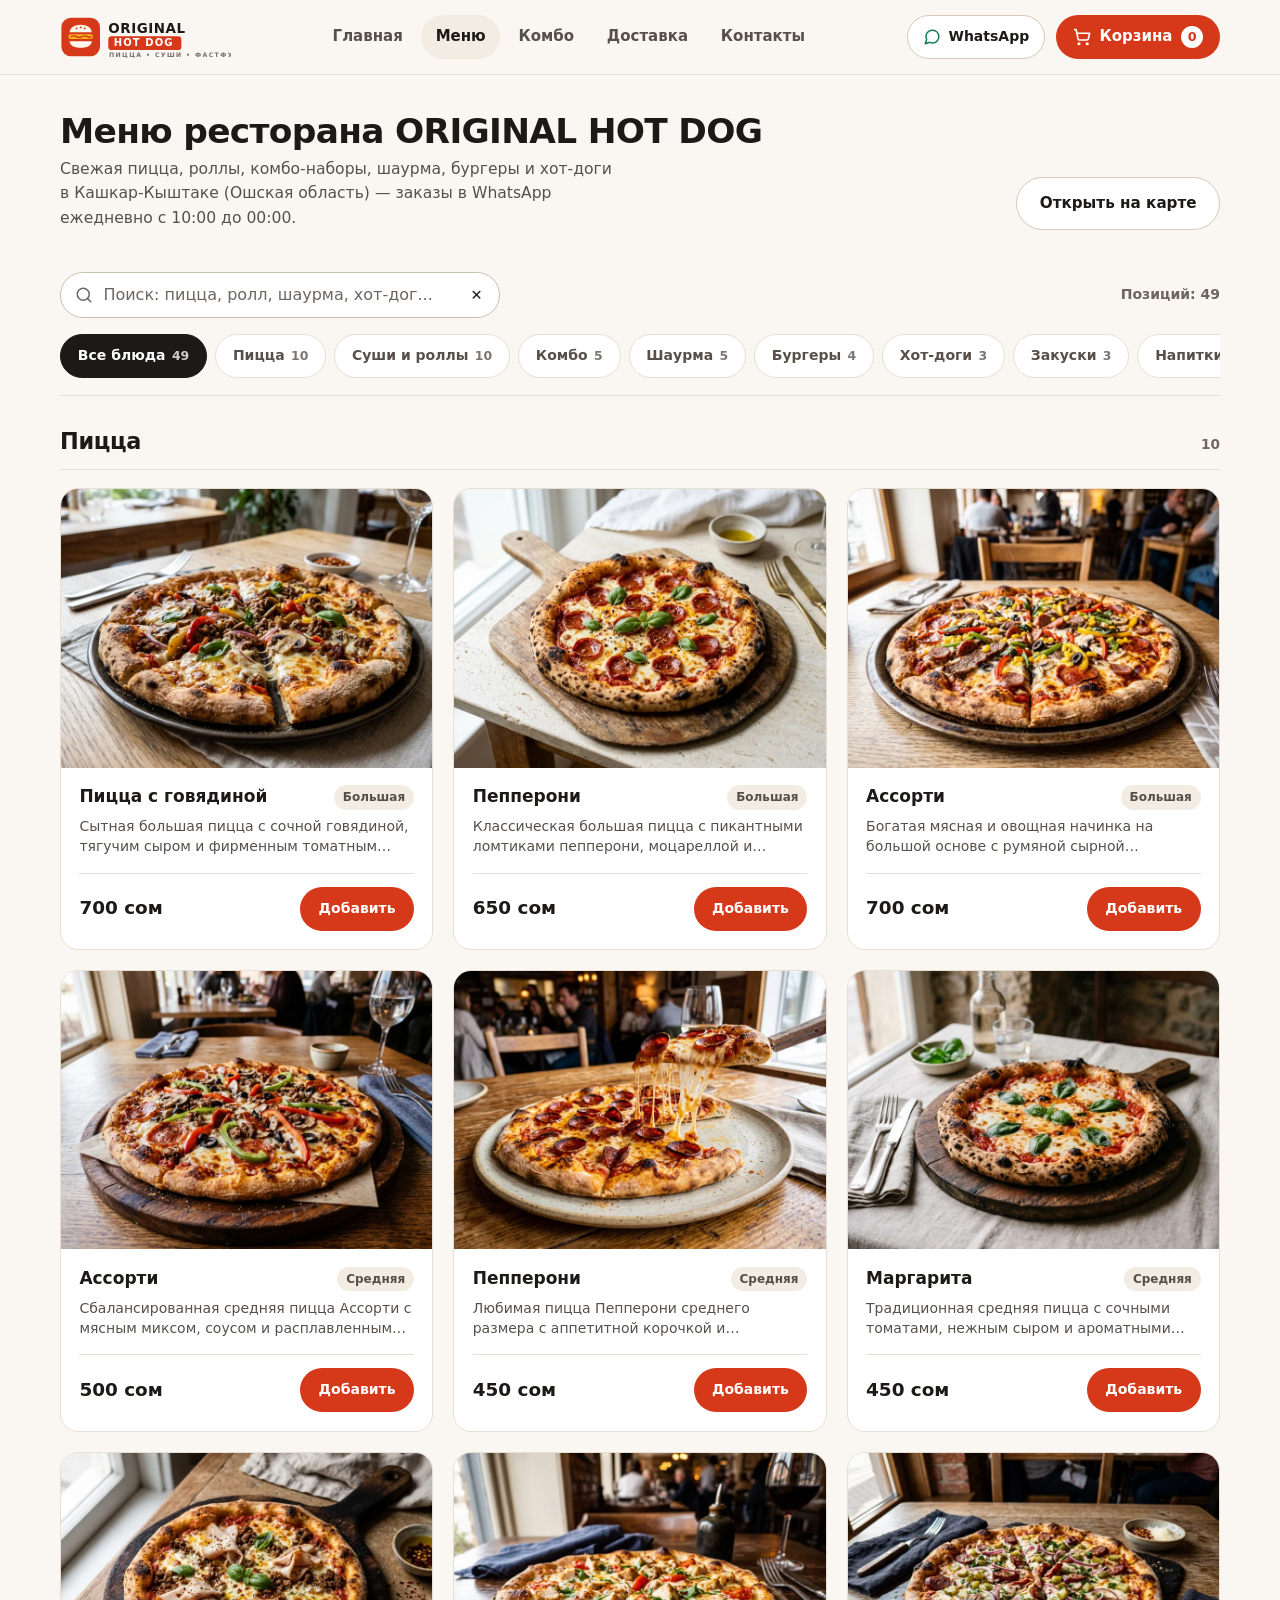
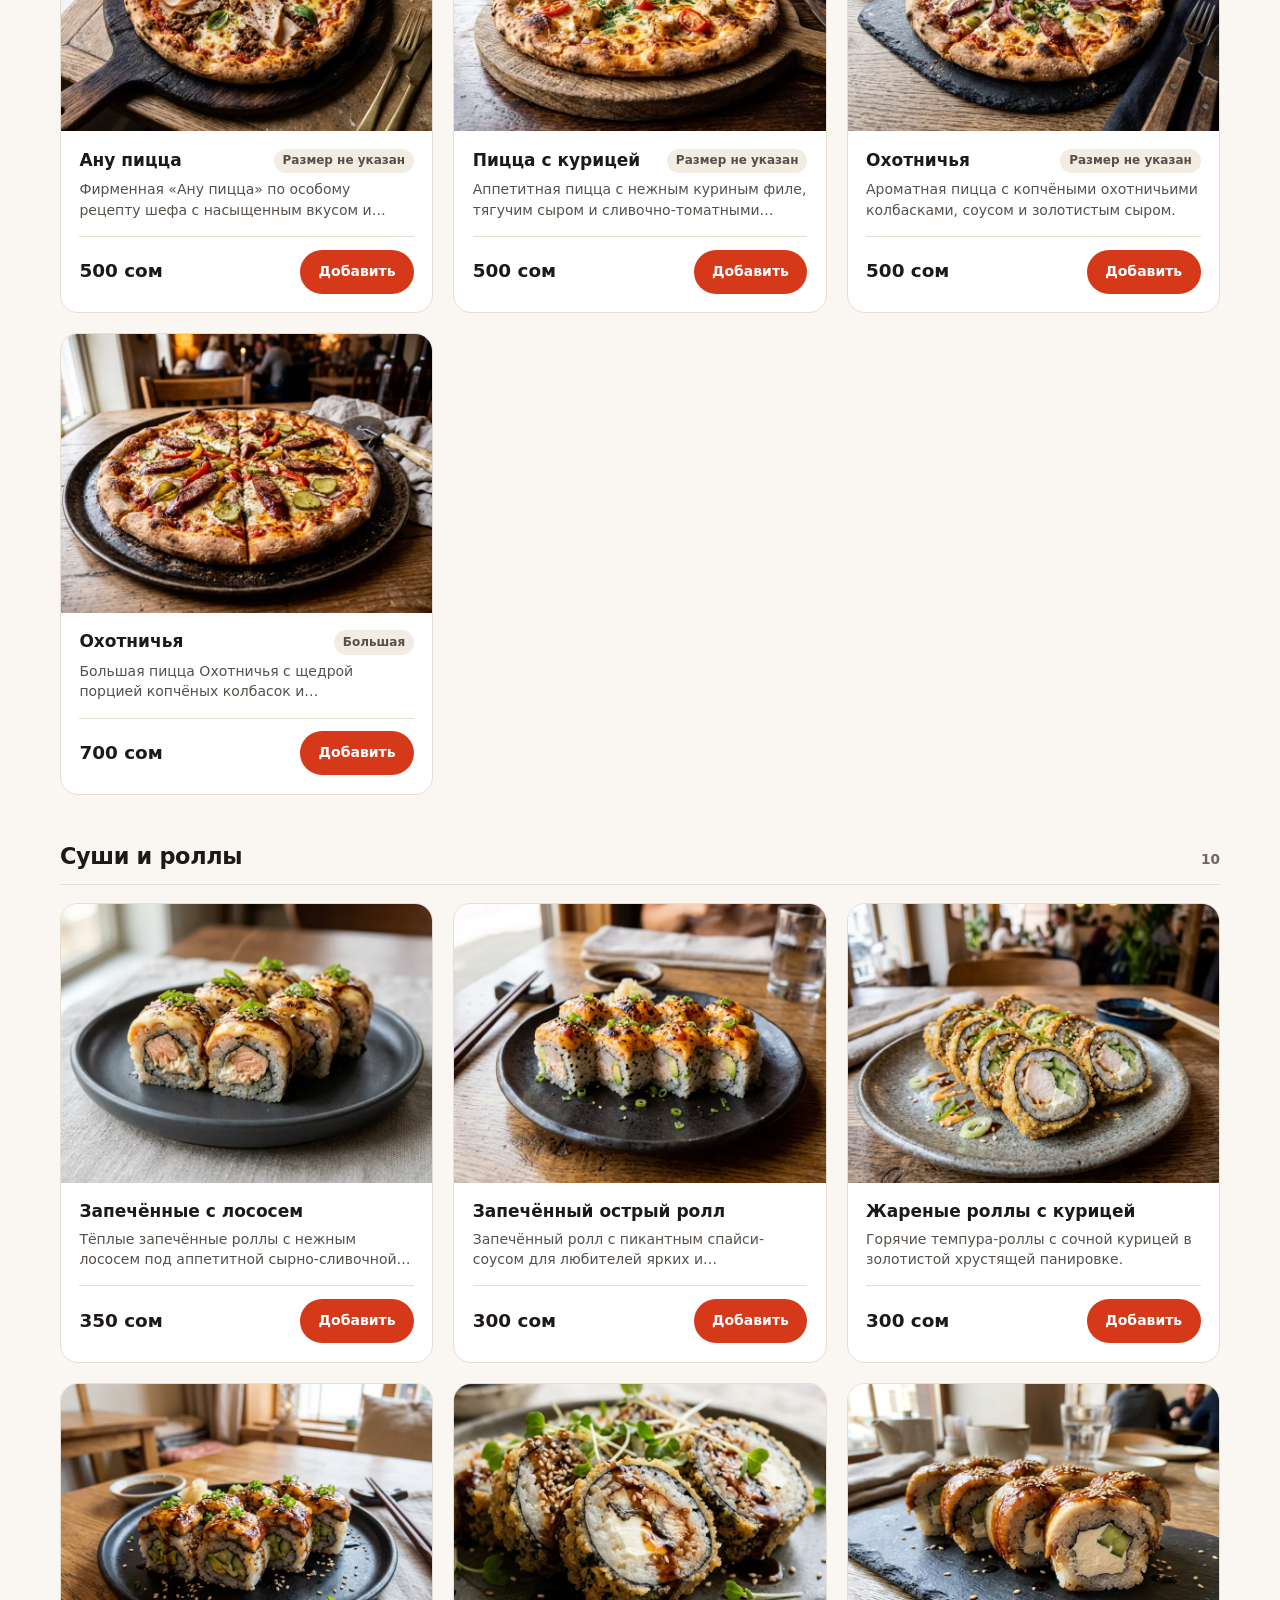
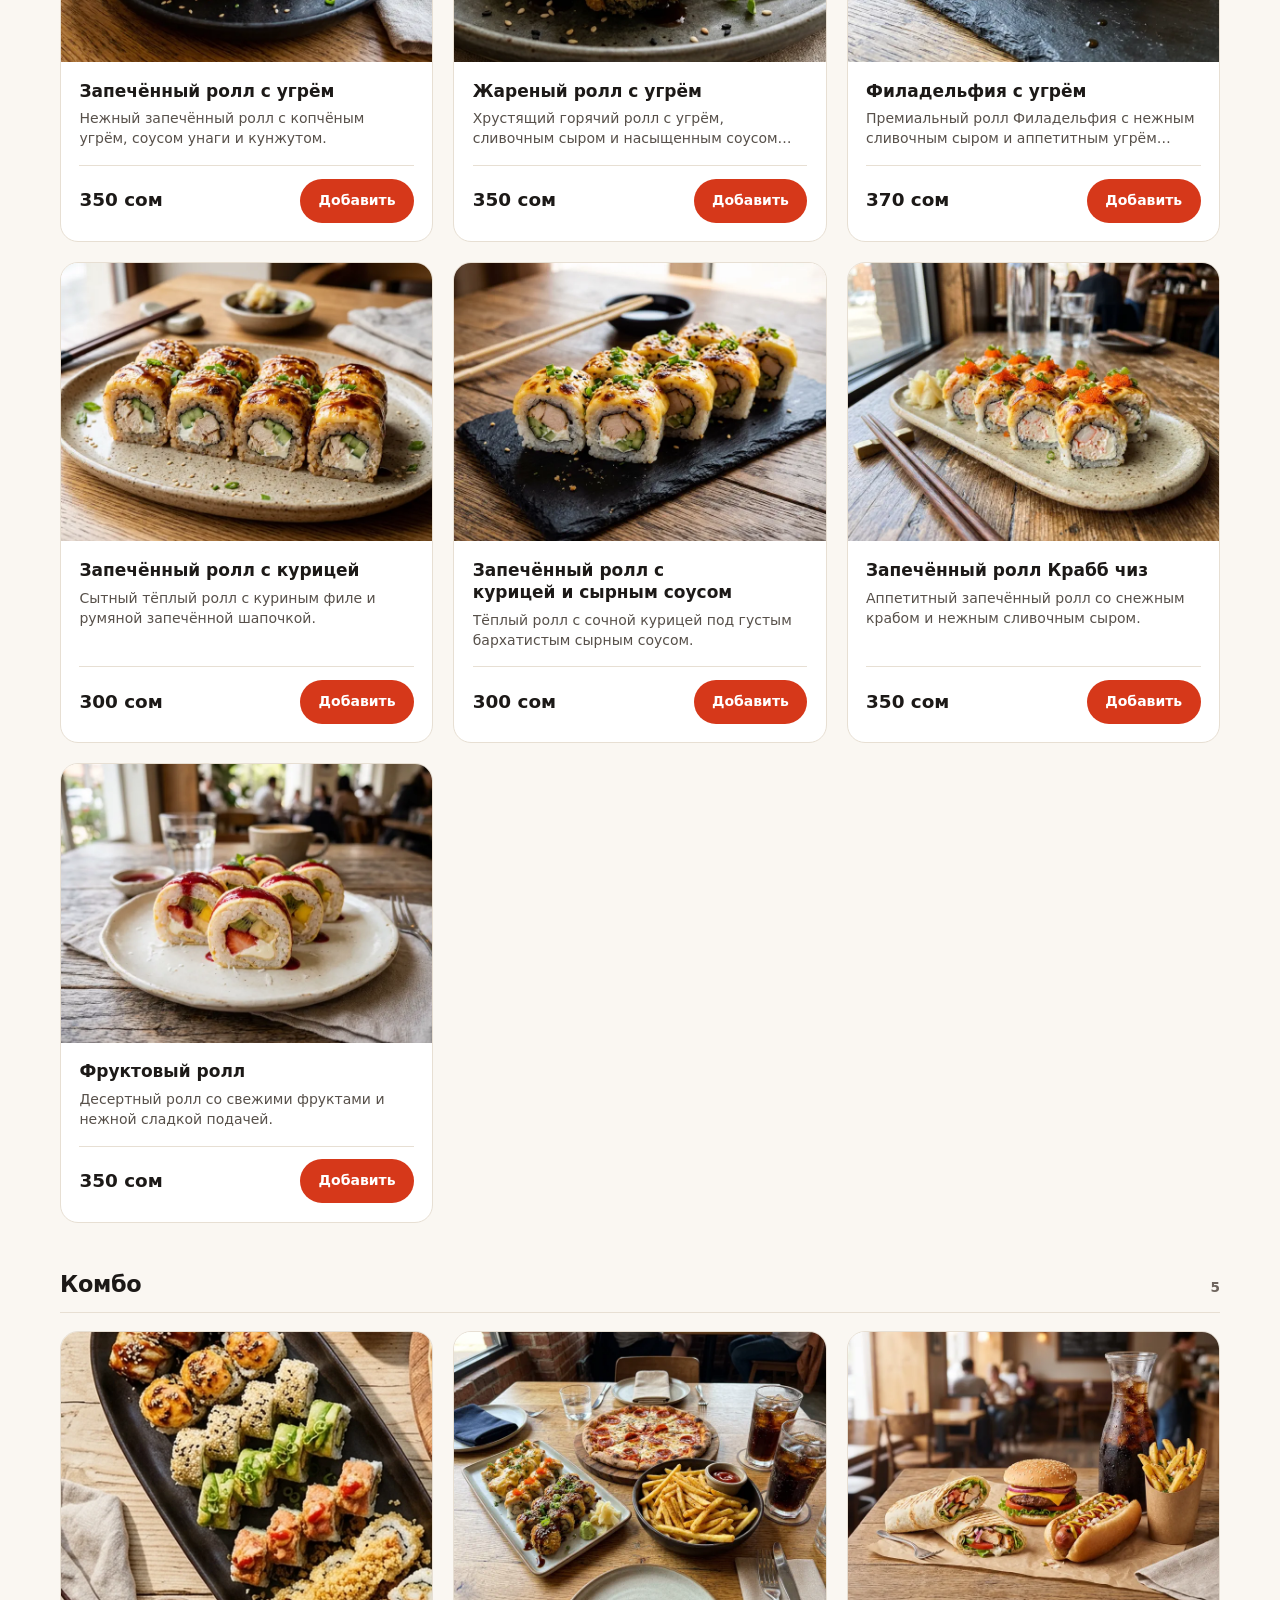
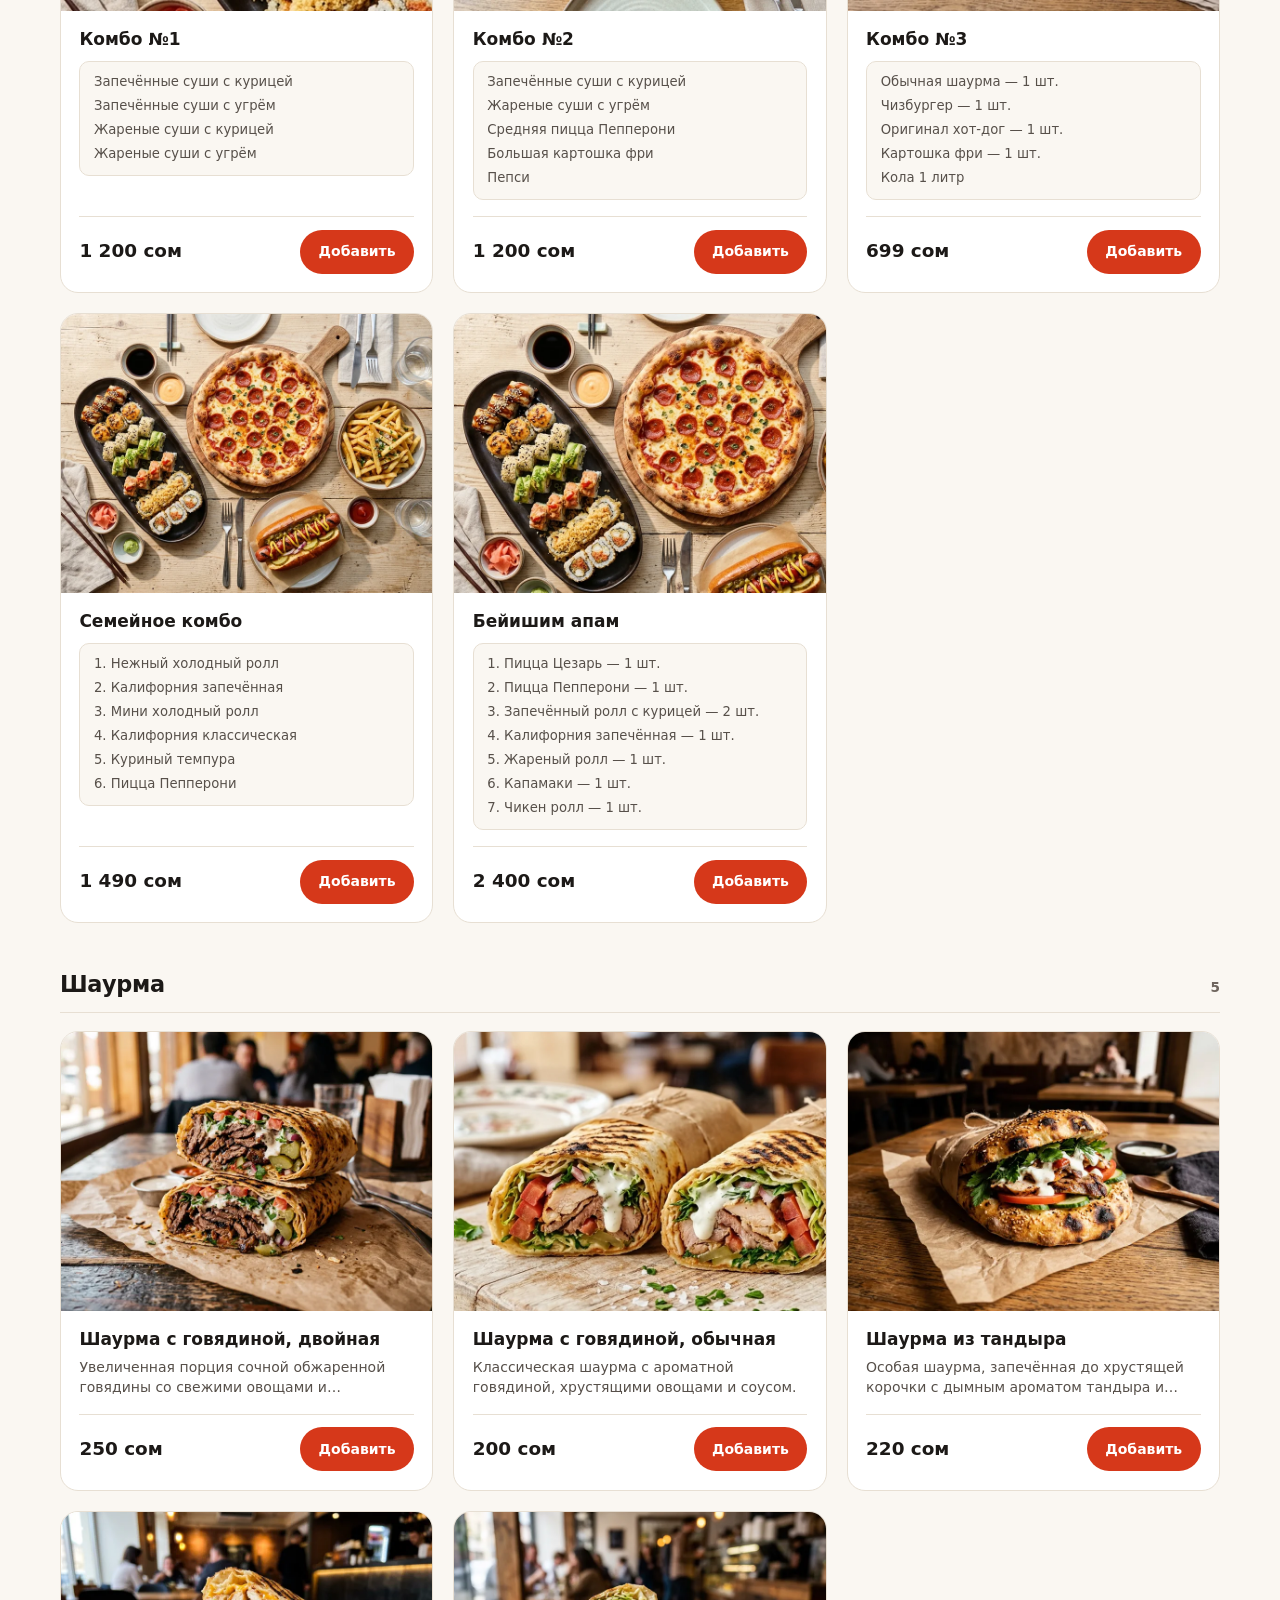
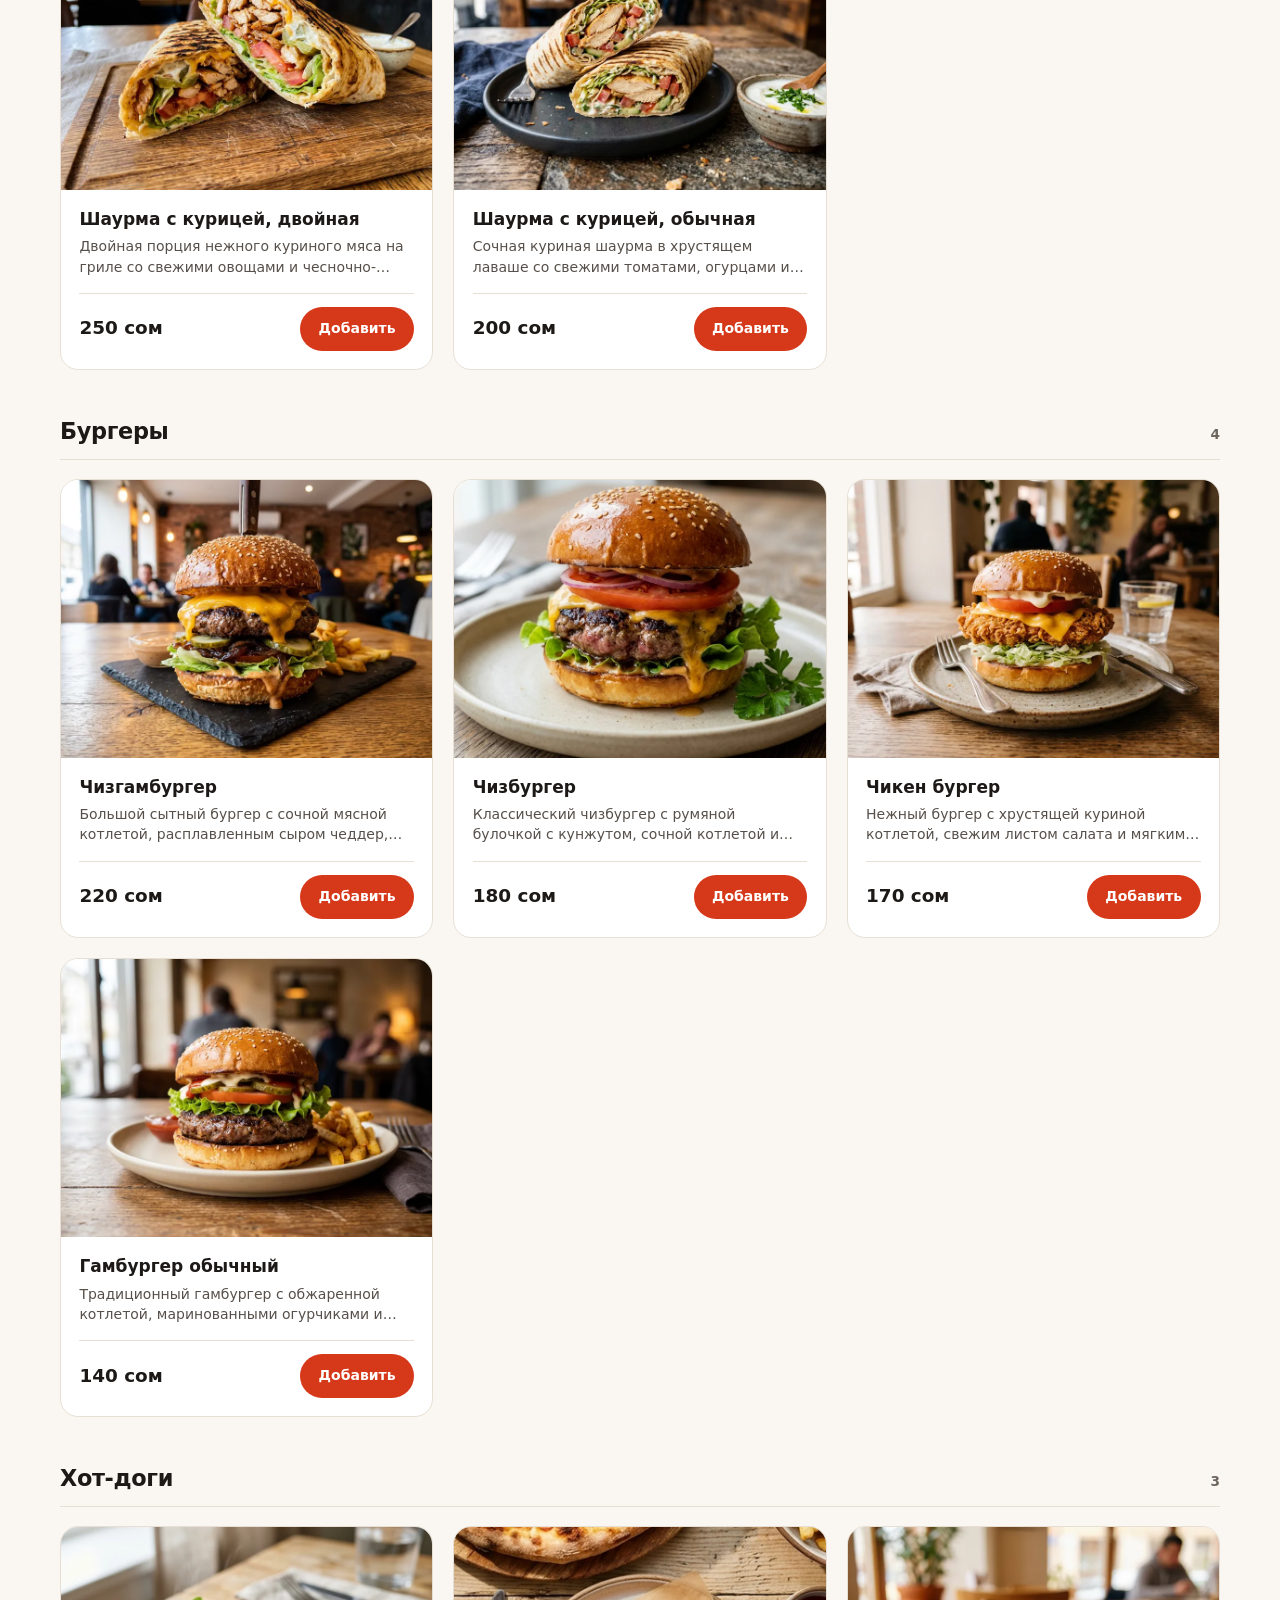
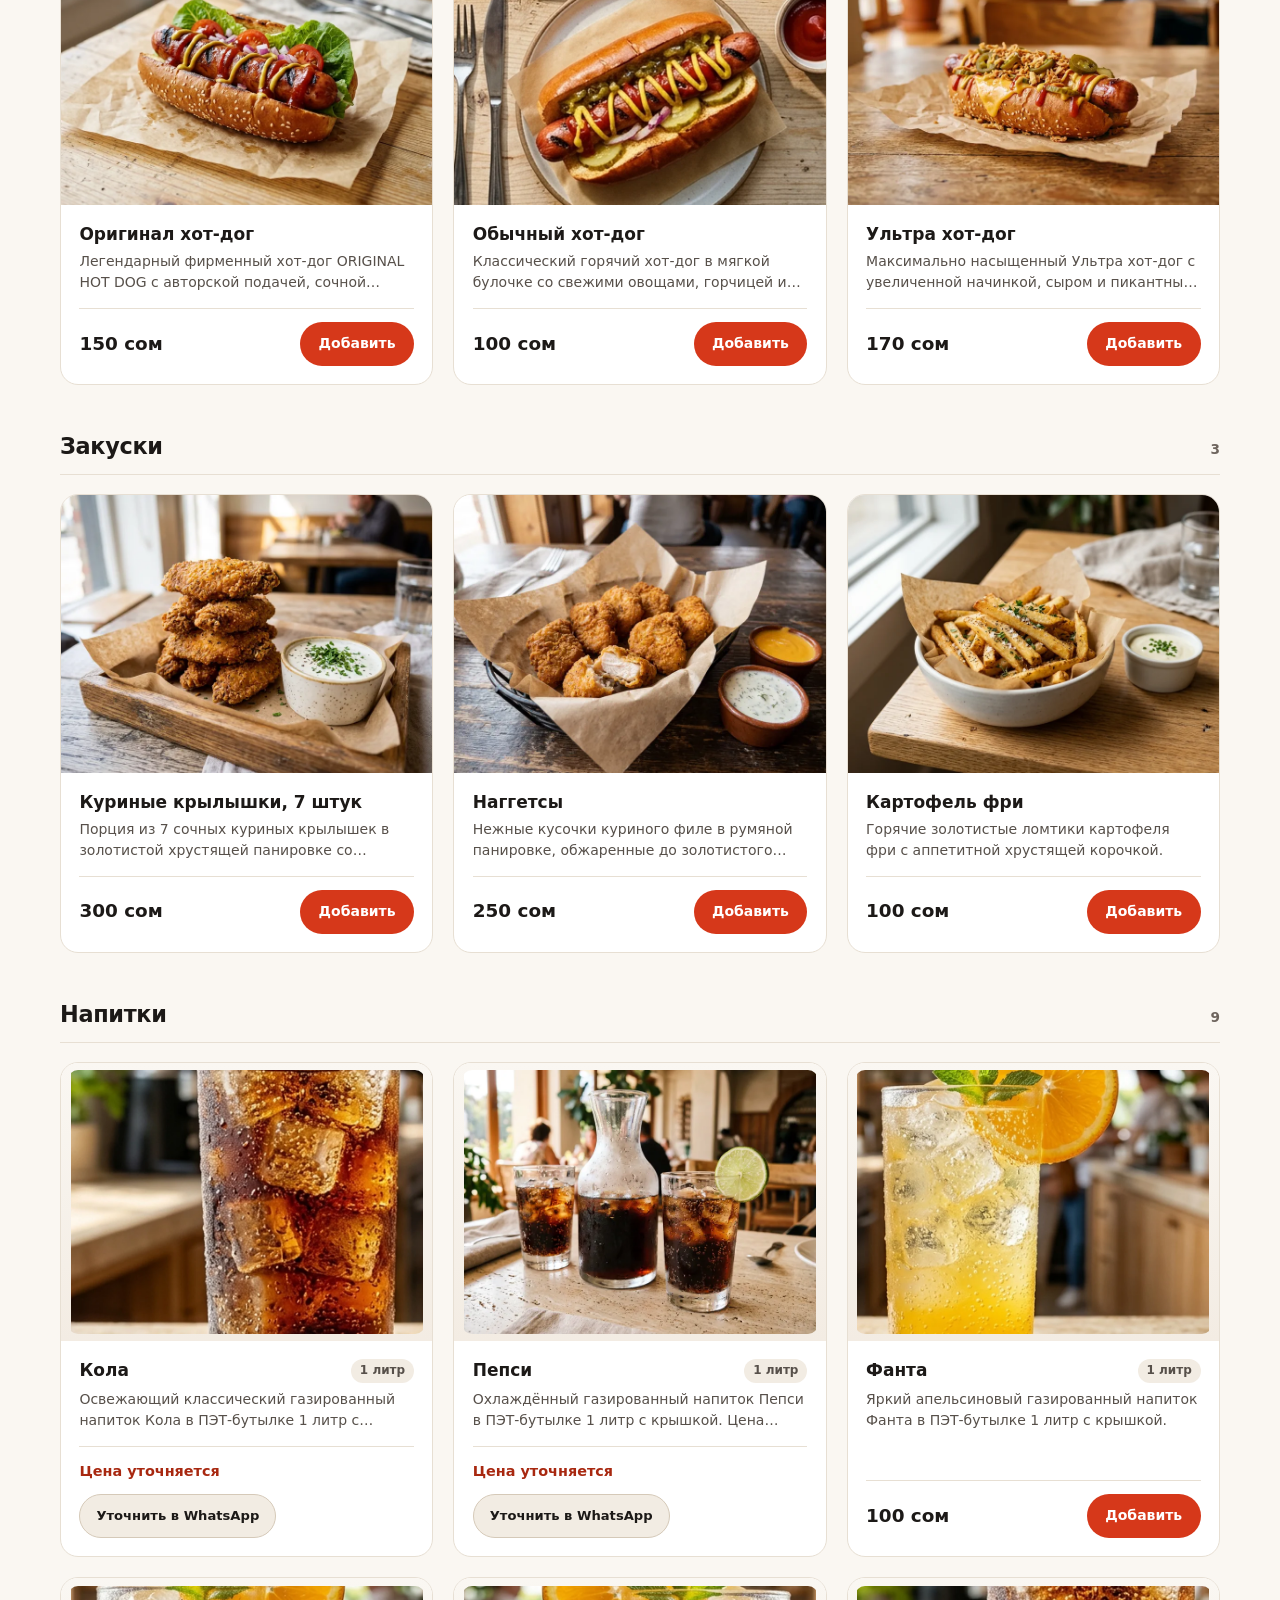
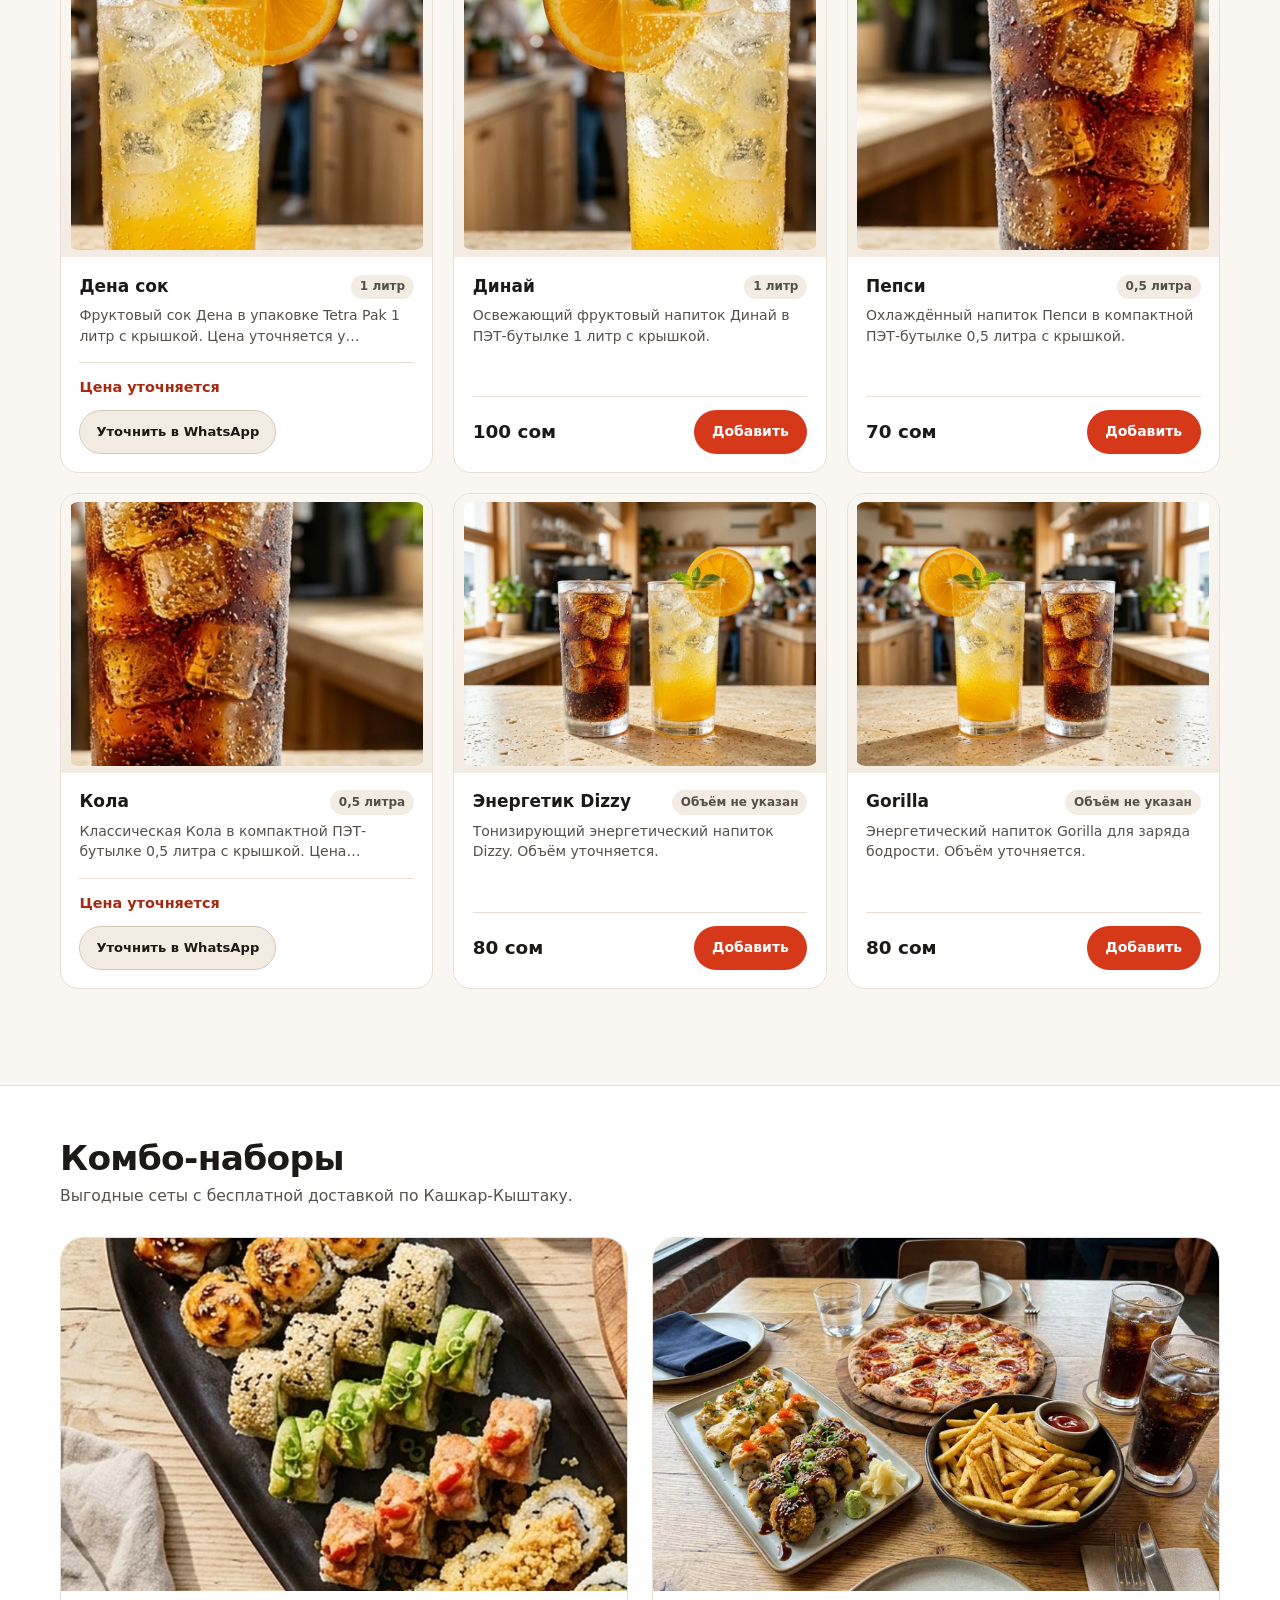
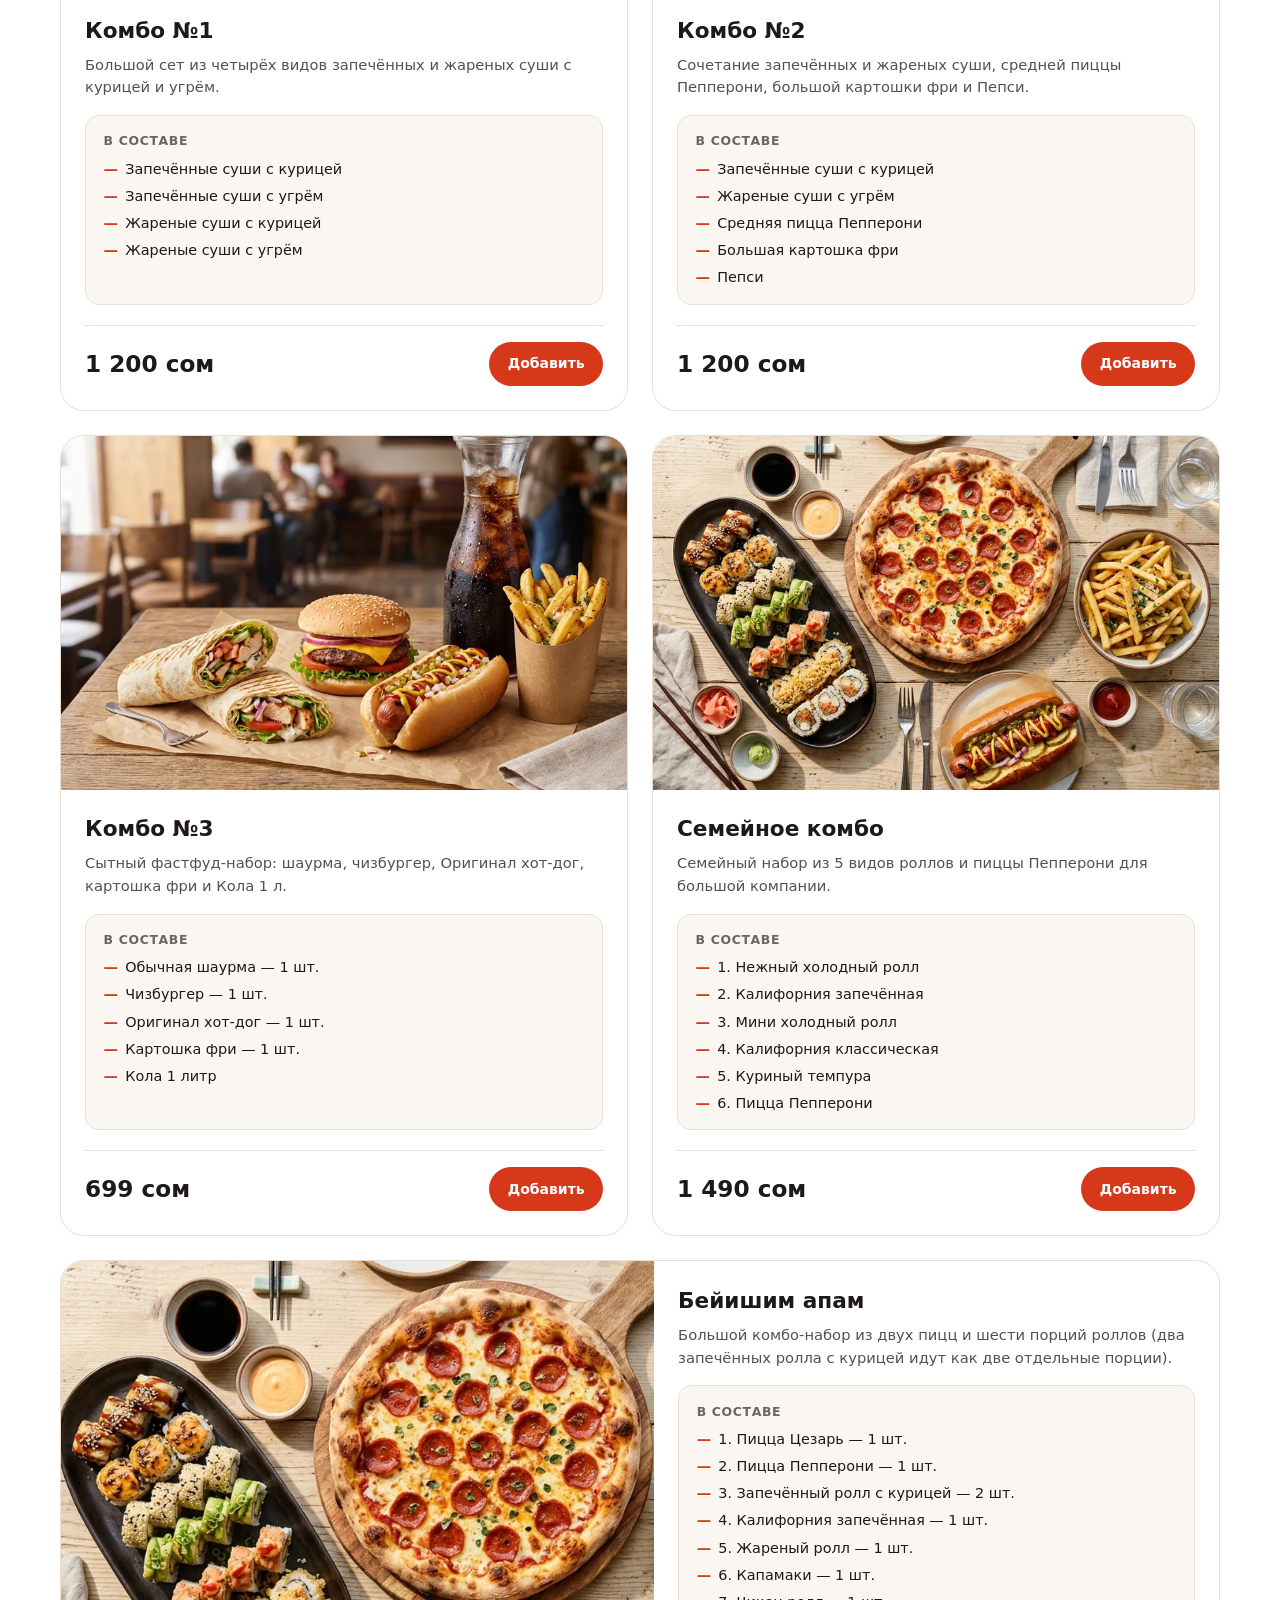
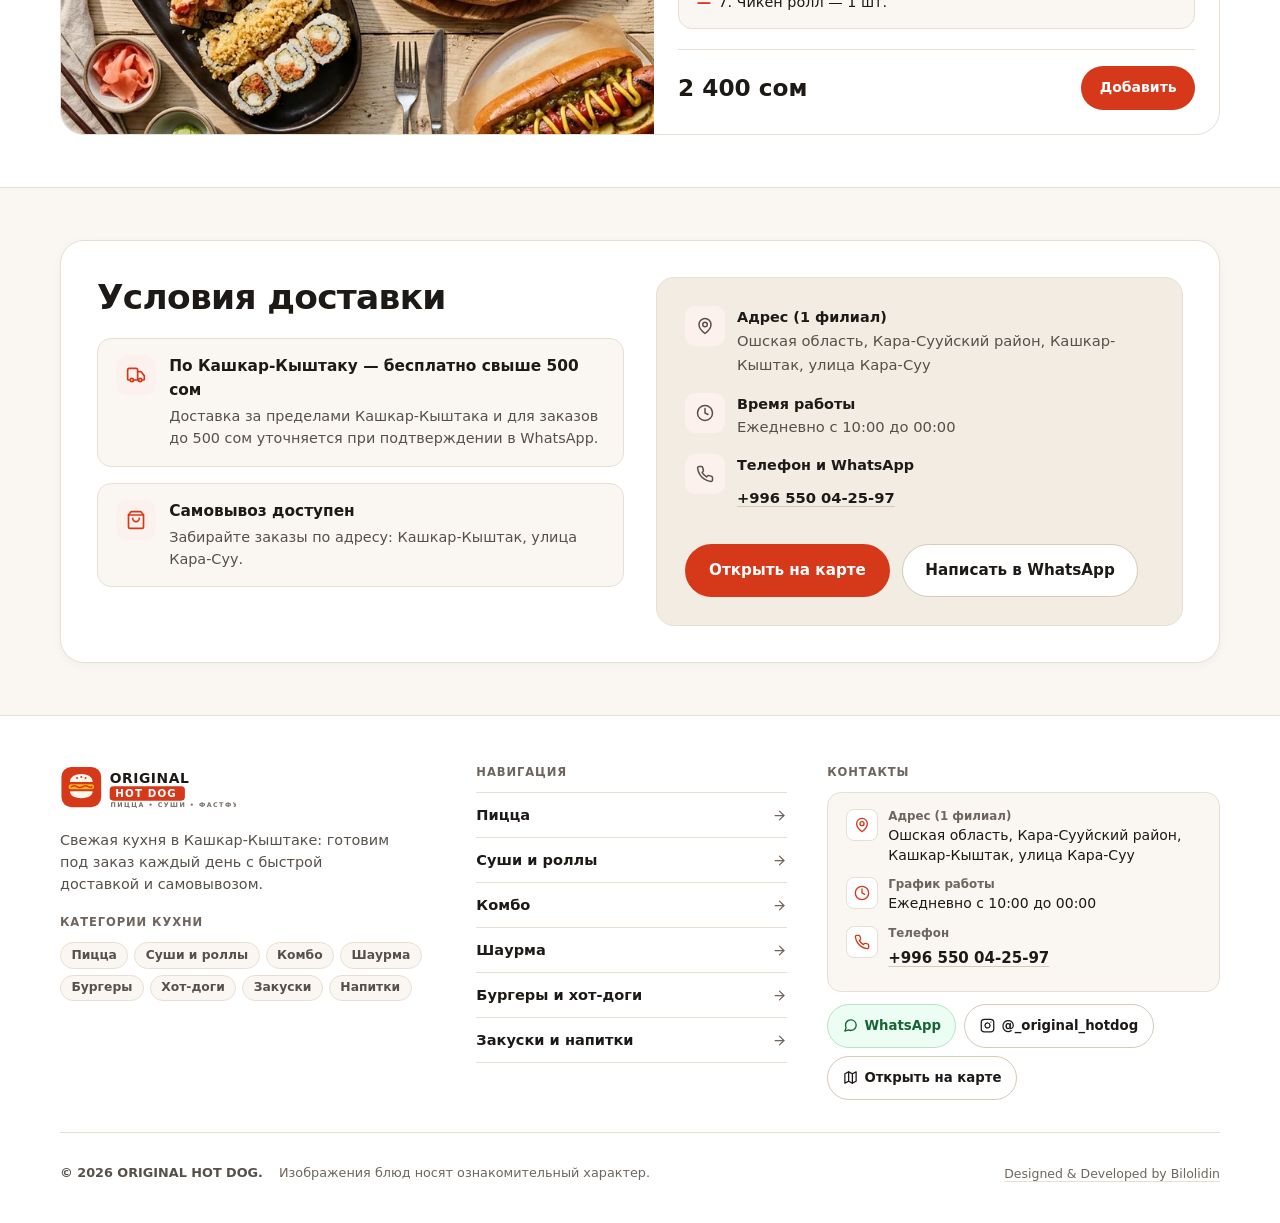
==== commit 3d314229: "Update menu assets, security hardening, drinks UI, and full QA" ====
--- a/menu.html
+++ b/menu.html
@@ -3,21 +3,176 @@
 <head>
   <meta charset="UTF-8">
   <meta name="viewport" content="width=device-width, initial-scale=1.0, viewport-fit=cover">
-  <title>Полное меню — ORIGINAL HOT DOG (Кашкар-Кыштак)</title>
-  <meta name="description" content="Полный каталог блюд ресторана ORIGINAL HOT DOG: пицца, суши и роллы, комбо-наборы, шаурма, бургеры, хот-доги, закуски и напитки с заказом в WhatsApp.">
+  <title>Меню и цены ORIGINAL HOT DOG — Пицца, суши, бургеры | Кашкар-Кыштак</title>
+  <meta name="description" content="Полное меню ORIGINAL HOT DOG с ценами в сомах: пицца, запечённые и жареные роллы, комбо-наборы включая Бейишим апам, шаурма, бургеры и хот-доги. Заказ онлайн в WhatsApp.">
+  <meta name="robots" content="index, follow, max-image-preview:large">
   <meta name="theme-color" content="#faf7f2">
-
+  <link rel="canonical" href="https://original-hotdog-osh.vercel.app/menu.html">
+
+  <!-- Open Graph / WhatsApp / Telegram -->
   <meta property="og:type" content="website">
   <meta property="og:locale" content="ru_RU">
-  <meta property="og:title" content="Полное меню — ORIGINAL HOT DOG">
-  <meta property="og:description" content="Бесплатная доставка по Кашкар-Кыштаку при заказе свыше 500 сом. Ежедневно 10:00–00:00.">
-  <meta property="og:image" content="assets/images/banners/combo-banner.webp">
+  <meta property="og:site_name" content="ORIGINAL HOT DOG">
+  <meta property="og:url" content="https://original-hotdog-osh.vercel.app/menu.html">
+  <meta property="og:title" content="Полное меню и цены — ORIGINAL HOT DOG (Кашкар-Кыштак)">
+  <meta property="og:description" content="49 позиций меню: пицца, суши и роллы, комбо, шаурма, бургеры, хот-доги, закуски и напитки. Бесплатная доставка по Кашкару свыше 500 сом и самовывоз. Ежедневно 10:00–00:00.">
+  <meta property="og:image" content="https://original-hotdog-osh.vercel.app/assets/images/banners/combo-banner.webp">
+  <meta property="og:image:width" content="1200">
+  <meta property="og:image:height" content="900">
+  <meta property="og:image:alt" content="Пицца, запечённые роллы и комбо-наборы из меню ORIGINAL HOT DOG">
+
+  <!-- Twitter Card -->
+  <meta name="twitter:card" content="summary_large_image">
+  <meta name="twitter:title" content="Меню и цены — ORIGINAL HOT DOG (Кашкар-Кыштак)">
+  <meta name="twitter:description" content="Выбирайте пиццу, суши, шаурму, бургеры, хот-доги и комбо в Кашкар-Кыштаке с заказом в WhatsApp.">
+  <meta name="twitter:image" content="https://original-hotdog-osh.vercel.app/assets/images/banners/combo-banner.webp">
+  <meta name="twitter:image:alt" content="Меню и комбо-наборы ORIGINAL HOT DOG">
 
   <link rel="icon" type="image/svg+xml" href="assets/icons/favicon.svg">
   <link rel="stylesheet" href="css/style.css">
   <link rel="stylesheet" href="css/components.css">
   <link rel="stylesheet" href="css/animations.css">
   <link rel="stylesheet" href="css/responsive.css">
+
+  <script type="application/ld+json">
+    {
+      "@context": "https://schema.org",
+      "@graph": [
+        {
+          "@type": ["Restaurant", "FoodEstablishment"],
+          "@id": "https://original-hotdog-osh.vercel.app/#restaurant",
+          "name": "ORIGINAL HOT DOG",
+          "url": "https://original-hotdog-osh.vercel.app/",
+          "image": "https://original-hotdog-osh.vercel.app/assets/images/banners/hero-banner.webp",
+          "telephone": "+996550042597",
+          "address": {
+            "@type": "PostalAddress",
+            "streetAddress": "улица Кара-Суу",
+            "addressLocality": "Кашкар-Кыштак",
+            "addressRegion": "Ошская область, Кара-Сууйский район",
+            "addressCountry": "KG"
+          },
+          "openingHoursSpecification": [
+            {
+              "@type": "OpeningHoursSpecification",
+              "dayOfWeek": ["Monday", "Tuesday", "Wednesday", "Thursday", "Friday", "Saturday", "Sunday"],
+              "opens": "10:00",
+              "closes": "00:00"
+            }
+          ],
+          "servesCuisine": ["Пицца", "Суши и роллы", "Фастфуд", "Шаурма", "Бургеры", "Хот-доги"],
+          "hasMap": "https://yandex.com/maps/-/CXSVe4yU",
+          "sameAs": ["https://www.instagram.com/_original_hotdog/"],
+          "hasMenu": { "@id": "https://original-hotdog-osh.vercel.app/menu.html#menu" }
+        },
+        {
+          "@type": "Menu",
+          "@id": "https://original-hotdog-osh.vercel.app/menu.html#menu",
+          "name": "Меню ресторана ORIGINAL HOT DOG",
+          "url": "https://original-hotdog-osh.vercel.app/menu.html",
+          "inLanguage": "ru",
+          "hasMenuSection": [
+            {
+              "@type": "MenuSection",
+              "name": "Пицца",
+              "url": "https://original-hotdog-osh.vercel.app/menu.html?category=pizza",
+              "hasMenuItem": [
+                { "@type": "MenuItem", "name": "Пицца с говядиной (Большая)", "image": "https://original-hotdog-osh.vercel.app/assets/images/menu/pizza/pizza-beef-large.webp", "offers": { "@type": "Offer", "price": 700, "priceCurrency": "KGS" } },
+                { "@type": "MenuItem", "name": "Пепперони (Большая)", "image": "https://original-hotdog-osh.vercel.app/assets/images/menu/pizza/pizza-pepperoni-large.webp", "offers": { "@type": "Offer", "price": 650, "priceCurrency": "KGS" } },
+                { "@type": "MenuItem", "name": "Ассорти (Большая)", "image": "https://original-hotdog-osh.vercel.app/assets/images/menu/pizza/pizza-assorti-large.webp", "offers": { "@type": "Offer", "price": 700, "priceCurrency": "KGS" } },
+                { "@type": "MenuItem", "name": "Маргарита (Средняя)", "image": "https://original-hotdog-osh.vercel.app/assets/images/menu/pizza/pizza-margherita-medium.webp", "offers": { "@type": "Offer", "price": 450, "priceCurrency": "KGS" } },
+                { "@type": "MenuItem", "name": "Охотничья (Большая)", "image": "https://original-hotdog-osh.vercel.app/assets/images/menu/pizza/pizza-hunting-large.webp", "offers": { "@type": "Offer", "price": 700, "priceCurrency": "KGS" } }
+              ]
+            },
+            {
+              "@type": "MenuSection",
+              "name": "Суши и роллы",
+              "url": "https://original-hotdog-osh.vercel.app/menu.html?category=sushi",
+              "hasMenuItem": [
+                { "@type": "MenuItem", "name": "Запечённые с лососем", "image": "https://original-hotdog-osh.vercel.app/assets/images/menu/sushi/sushi-baked-salmon.webp", "offers": { "@type": "Offer", "price": 350, "priceCurrency": "KGS" } },
+                { "@type": "MenuItem", "name": "Филадельфия с угрём", "image": "https://original-hotdog-osh.vercel.app/assets/images/menu/sushi/sushi-philadelphia-eel.webp", "offers": { "@type": "Offer", "price": 370, "priceCurrency": "KGS" } },
+                { "@type": "MenuItem", "name": "Запечённый ролл с курицей", "image": "https://original-hotdog-osh.vercel.app/assets/images/menu/sushi/sushi-baked-chicken.webp", "offers": { "@type": "Offer", "price": 300, "priceCurrency": "KGS" } }
+              ]
+            },
+            {
+              "@type": "MenuSection",
+              "name": "Комбо",
+              "url": "https://original-hotdog-osh.vercel.app/menu.html?category=combos",
+              "hasMenuItem": [
+                { "@type": "MenuItem", "name": "Комбо №1", "image": "https://original-hotdog-osh.vercel.app/assets/images/menu/combos/combo-1.webp", "offers": { "@type": "Offer", "price": 1200, "priceCurrency": "KGS" } },
+                { "@type": "MenuItem", "name": "Комбо №2", "image": "https://original-hotdog-osh.vercel.app/assets/images/menu/combos/combo-2.webp", "offers": { "@type": "Offer", "price": 1200, "priceCurrency": "KGS" } },
+                { "@type": "MenuItem", "name": "Комбо №3", "image": "https://original-hotdog-osh.vercel.app/assets/images/menu/combos/combo-3.webp", "offers": { "@type": "Offer", "price": 699, "priceCurrency": "KGS" } },
+                { "@type": "MenuItem", "name": "Семейное комбо", "image": "https://original-hotdog-osh.vercel.app/assets/images/menu/combos/combo-family.webp", "offers": { "@type": "Offer", "price": 1490, "priceCurrency": "KGS" } },
+                { "@type": "MenuItem", "name": "Бейишим апам", "image": "https://original-hotdog-osh.vercel.app/assets/images/menu/combos/combo-beyishim-apam.webp", "offers": { "@type": "Offer", "price": 2400, "priceCurrency": "KGS" } }
+              ]
+            },
+            {
+              "@type": "MenuSection",
+              "name": "Шаурма",
+              "url": "https://original-hotdog-osh.vercel.app/menu.html?category=shawarma",
+              "hasMenuItem": [
+                { "@type": "MenuItem", "name": "Шаурма с говядиной, двойная", "image": "https://original-hotdog-osh.vercel.app/assets/images/menu/shawarma/shawarma-beef-double.webp", "offers": { "@type": "Offer", "price": 250, "priceCurrency": "KGS" } },
+                { "@type": "MenuItem", "name": "Шаурма из тандыра", "image": "https://original-hotdog-osh.vercel.app/assets/images/menu/shawarma/shawarma-tandyr.webp", "offers": { "@type": "Offer", "price": 220, "priceCurrency": "KGS" } }
+              ]
+            },
+            {
+              "@type": "MenuSection",
+              "name": "Бургеры",
+              "url": "https://original-hotdog-osh.vercel.app/menu.html?category=burgers",
+              "hasMenuItem": [
+                { "@type": "MenuItem", "name": "Чизгамбургер", "image": "https://original-hotdog-osh.vercel.app/assets/images/menu/burgers/burger-cheesehamburger.webp", "offers": { "@type": "Offer", "price": 220, "priceCurrency": "KGS" } },
+                { "@type": "MenuItem", "name": "Чизбургер", "image": "https://original-hotdog-osh.vercel.app/assets/images/menu/burgers/burger-cheeseburger.webp", "offers": { "@type": "Offer", "price": 180, "priceCurrency": "KGS" } }
+              ]
+            },
+            {
+              "@type": "MenuSection",
+              "name": "Хот-доги",
+              "url": "https://original-hotdog-osh.vercel.app/menu.html?category=hotdogs",
+              "hasMenuItem": [
+                { "@type": "MenuItem", "name": "Оригинал хот-дог", "image": "https://original-hotdog-osh.vercel.app/assets/images/menu/hotdogs/hotdog-original.webp", "offers": { "@type": "Offer", "price": 150, "priceCurrency": "KGS" } },
+                { "@type": "MenuItem", "name": "Ультра хот-дог", "image": "https://original-hotdog-osh.vercel.app/assets/images/menu/hotdogs/hotdog-ultra.webp", "offers": { "@type": "Offer", "price": 170, "priceCurrency": "KGS" } }
+              ]
+            },
+            {
+              "@type": "MenuSection",
+              "name": "Закуски",
+              "url": "https://original-hotdog-osh.vercel.app/menu.html?category=snacks",
+              "hasMenuItem": [
+                { "@type": "MenuItem", "name": "Куриные крылышки, 7 штук", "image": "https://original-hotdog-osh.vercel.app/assets/images/menu/snacks/snack-wings-7.webp", "offers": { "@type": "Offer", "price": 300, "priceCurrency": "KGS" } },
+                { "@type": "MenuItem", "name": "Картофель фри", "image": "https://original-hotdog-osh.vercel.app/assets/images/menu/snacks/snack-fries.webp", "offers": { "@type": "Offer", "price": 100, "priceCurrency": "KGS" } }
+              ]
+            },
+            {
+              "@type": "MenuSection",
+              "name": "Напитки",
+              "url": "https://original-hotdog-osh.vercel.app/menu.html?category=drinks",
+              "hasMenuItem": [
+                { "@type": "MenuItem", "name": "Фанта (1 литр)", "image": "https://original-hotdog-osh.vercel.app/assets/images/menu/drinks/drink-fanta-1l.webp", "offers": { "@type": "Offer", "price": 100, "priceCurrency": "KGS" } },
+                { "@type": "MenuItem", "name": "Пепси (0,5 литра)", "image": "https://original-hotdog-osh.vercel.app/assets/images/menu/drinks/drink-pepsi-05l.webp", "offers": { "@type": "Offer", "price": 70, "priceCurrency": "KGS" } }
+              ]
+            }
+          ]
+        },
+        {
+          "@type": "BreadcrumbList",
+          "itemListElement": [
+            {
+              "@type": "ListItem",
+              "position": 1,
+              "name": "Главная",
+              "item": "https://original-hotdog-osh.vercel.app/"
+            },
+            {
+              "@type": "ListItem",
+              "position": 2,
+              "name": "Меню ресторана",
+              "item": "https://original-hotdog-osh.vercel.app/menu.html"
+            }
+          ]
+        }
+      ]
+    }
+  </script>
 </head>
 <body>
   <a href="#main-content" class="skip-link visually-hidden">Перейти к каталогу меню</a>
@@ -79,13 +234,13 @@
   </header>
 
   <main id="main-content" tabindex="-1">
-    <section id="catalog-section" class="section-block" aria-labelledby="page-menu-title" style="padding-top: 2.25rem;">
+    <section id="catalog-section" class="section-block menu-page-catalog-section" aria-labelledby="page-menu-title">
       <div class="container">
         <div class="section-header">
           <div>
-            <h1 id="page-menu-title" class="section-title">Меню ресторана</h1>
+            <h1 id="page-menu-title" class="section-title">Меню ресторана ORIGINAL HOT DOG</h1>
             <p class="section-desc">
-              Выберите блюда и соберите корзину — мы принимаем заказы ежедневно с 10:00 до 00:00.
+              Свежая пицца, роллы, комбо-наборы, шаурма, бургеры и хот-доги в Кашкар-Кыштаке (Ошская область) — заказы в WhatsApp ежедневно с 10:00 до 00:00.
             </p>
           </div>
           <a href="https://yandex.com/maps/-/CXSVe4yU" target="_blank" rel="noopener noreferrer" class="btn-secondary">
@@ -94,7 +249,7 @@
         </div>
 
         <div class="catalog-controls-bar">
-          <div class="catalog-search-row">
+          <search class="catalog-search-row">
             <div class="search-input-wrap">
               <label for="menu-search-input" class="visually-hidden">Поиск блюда по названию</label>
               <svg class="search-icon" width="18" height="18" viewBox="0 0 24 24" fill="none" stroke="currentColor" stroke-width="2" stroke-linecap="round" stroke-linejoin="round" aria-hidden="true"><circle cx="11" cy="11" r="8"/><line x1="21" y1="21" x2="16.65" y2="16.65"/></svg>
@@ -119,7 +274,7 @@
               >✕</button>
             </div>
             <div id="catalog-results-count" class="catalog-results-count" aria-live="polite"></div>
-          </div>
+          </search>
 
           <div
             id="category-filter-tabs"
@@ -129,7 +284,11 @@
           ></div>
         </div>
 
-        <div id="menu-catalog-container"></div>
+        <div id="menu-catalog-container">
+          <noscript>
+            <p>Основные позиции меню ORIGINAL HOT DOG (Кашкар-Кыштак, ул. Кара-Суу): Пицца с говядиной 700 сом, Пепперони от 450 сом, Маргарита 450 сом, Запечённые роллы с лососем 350 сом, Комбо «Бейишим апам» 2400 сом, Шаурма от 200 сом, Бургеры от 140 сом, Оригинал хот-дог 150 сом. Заказы по телефону +996 550 04-25-97.</p>
+          </noscript>
+        </div>
       </div>
     </section>
 
@@ -468,6 +627,9 @@
               name="customerPhone"
               class="form-input"
               required
+              minlength="9"
+              maxlength="24"
+              pattern="[\d\s+\-()]{9,24}"
               autocomplete="tel"
               inputmode="tel"
               enterkeyhint="next"
@@ -501,6 +663,7 @@
               name="address"
               class="form-textarea"
               required
+              minlength="5"
               maxlength="300"
               autocomplete="street-address"
               placeholder="Кашкар-Кыштак, ул. Кара-Суу, дом..."
@@ -515,15 +678,16 @@
 
           <div class="form-group">
             <label for="checkout-comment" class="form-label">Комментарий (необязательно)</label>
-            <span id="checkout-comment-hint" class="field-hint">Пожелания по заказу или времени доставки</span>
+            <span id="checkout-comment-hint" class="field-hint">Пожелания по заказу или времени доставки (до 400 символов)</span>
             <textarea
               id="checkout-comment"
               name="comment"
               class="form-textarea"
               maxlength="400"
               placeholder="Например: без лука, позвонить заранее..."
-              aria-describedby="checkout-comment-hint"
+              aria-describedby="checkout-comment-hint checkout-comment-error"
             ></textarea>
+            <div id="checkout-comment-error" class="field-error-msg" role="alert" hidden></div>
           </div>
 
           <div class="checkout-summary-box">
@@ -540,11 +704,13 @@
             <pre id="checkout-whatsapp-preview" class="whatsapp-preview-pre"></pre>
           </details>
 
+          <div id="checkout-form-error" class="checkout-form-alert" role="alert" hidden></div>
+
           <button type="submit" class="btn-whatsapp-submit">
             <span>Отправить заказ в WhatsApp</span>
           </button>
-          <p style="font-size: 0.78rem; color: var(--text-muted); text-align: center; margin-top: 0.55rem;">
-            Откроется чат WhatsApp с готовым заказом — нажмите кнопку отправки в приложении.
+          <p class="checkout-submit-note">
+            Откроется чат WhatsApp с готовым заказом — нажмите кнопку «Отправить» в приложении. Переход на сайт WhatsApp не подтверждает приём заказа до отправки сообщения.
           </p>
         </form>
       </div>
@@ -552,11 +718,11 @@
       <div id="checkout-sent-panel" class="checkout-sent-box" hidden>
         <h3>Подтвердите отправку в WhatsApp</h3>
         <p>
-          Мы подготовили ваш заказ для чата <strong>+996 550 04-25-97</strong>.
-          Пожалуйста, нажмите кнопку <strong>«Отправить»</strong> в открывшемся окне WhatsApp.
+          Мы подготовили текст заказа для чата <strong>+996 550 04-25-97</strong>.
+          Заказ ещё <strong>не передан</strong> автоматически — обязательно нажмите <strong>«Отправить»</strong> в открывшемся чате WhatsApp (или скопируйте текст ниже, если приложение не открылось).
         </p>
 
-        <pre id="checkout-final-message-text" class="whatsapp-preview-pre" style="text-align: left; margin-block: 0.85rem;"></pre>
+        <pre id="checkout-final-message-text" class="whatsapp-preview-pre checkout-final-preview"></pre>
 
         <div class="checkout-sent-actions">
           <a
@@ -581,14 +747,14 @@
     </div>
   </dialog>
 
-  <script src="data/config.js"></script>
-  <script src="data/combos.js"></script>
-  <script src="data/menu.js"></script>
-  <script src="js/utils.js"></script>
-  <script src="js/whatsapp.js"></script>
-  <script src="js/cart.js"></script>
-  <script src="js/checkout.js"></script>
-  <script src="js/menu.js"></script>
-  <script src="js/app.js"></script>
+  <script defer src="data/config.js"></script>
+  <script defer src="data/combos.js"></script>
+  <script defer src="data/menu.js"></script>
+  <script defer src="js/utils.js"></script>
+  <script defer src="js/whatsapp.js"></script>
+  <script defer src="js/cart.js"></script>
+  <script defer src="js/checkout.js"></script>
+  <script defer src="js/menu.js"></script>
+  <script defer src="js/app.js"></script>
 </body>
 </html>
--- a/css/style.css
+++ b/css/style.css
@@ -77,7 +77,8 @@
 
 h1,
 h2,
-h3 {
+h3,
+h4 {
   text-wrap: balance;
 }
 
@@ -328,6 +329,10 @@
   align-items: center;
 }
 
+.hero-grid > * {
+  min-inline-size: 0;
+}
+
 .hero-meta-line {
   display: flex;
   flex-wrap: wrap;
@@ -340,7 +345,7 @@
 }
 
 .hero-meta-line span {
-  white-space: nowrap;
+  overflow-wrap: break-word;
 }
 
 .status-dot {
--- a/css/components.css
+++ b/css/components.css
@@ -236,11 +236,21 @@
   background: var(--bg-subtle);
 }
 
+.menu-card-media.is-beverage {
+  background: linear-gradient(180deg, #faf7f2 0%, #f3ece3 100%);
+  padding: 0.45rem;
+}
+
 .menu-card-img {
   width: 100%;
   height: 100%;
   object-fit: cover;
   transition: transform 0.35s ease;
+}
+
+.menu-card-img.is-beverage-img {
+  object-fit: contain;
+  border-radius: var(--radius-sm);
 }
 
 .menu-card:hover .menu-card-img {
@@ -664,27 +674,103 @@
   font-weight: 700;
 }
 
-.delivery-progress-track {
+.delivery-progress-meter {
+  display: block;
+  width: 100%;
   height: 7px;
+  border: 0;
   border-radius: var(--radius-pill);
   background: var(--border-subtle);
   overflow: hidden;
   margin-bottom: 0.45rem;
-}
-
-.delivery-progress-fill {
-  height: 100%;
+  appearance: none;
+  -webkit-appearance: none;
+}
+
+.delivery-progress-meter::-webkit-progress-bar {
+  background: var(--border-subtle);
+  border-radius: var(--radius-pill);
+}
+
+.delivery-progress-meter::-webkit-progress-value {
   background: var(--brand-accent);
+  border-radius: var(--radius-pill);
   transition: width 0.25s ease;
 }
 
-.delivery-progress-fill.is-free {
+.delivery-progress-meter.is-free::-webkit-progress-value {
+  background: var(--status-success-text);
+}
+
+.delivery-progress-meter::-moz-progress-bar {
+  background: var(--brand-accent);
+  border-radius: var(--radius-pill);
+}
+
+.delivery-progress-meter.is-free::-moz-progress-bar {
   background: var(--status-success-text);
 }
 
 .delivery-progress-note {
   font-size: 0.78rem;
   color: var(--text-muted);
+}
+
+.section-block-compact-bottom {
+  padding-bottom: 1rem;
+}
+
+.section-header-compact {
+  margin-bottom: 1.25rem;
+}
+
+.nav-link-underlined {
+  text-decoration: underline;
+}
+
+.branch-contacts-title {
+  font-size: 1.4rem;
+  margin-bottom: 1rem;
+}
+
+.menu-page-catalog-section {
+  padding-top: 2.25rem;
+}
+
+.combo-modal-heading {
+  margin-bottom: 0.4rem;
+}
+
+.combo-modal-list {
+  margin-bottom: 0;
+}
+
+.checkout-form-alert {
+  padding: 0.8rem 1rem;
+  margin-bottom: 0.9rem;
+  border-radius: var(--radius-md);
+  background: #fef2f2;
+  border: 1px solid #fecaca;
+  color: #b91c1c;
+  font-size: 0.875rem;
+  font-weight: 600;
+}
+
+.checkout-submit-note {
+  font-size: 0.78rem;
+  color: var(--text-muted);
+  text-align: center;
+  margin-top: 0.55rem;
+}
+
+.checkout-final-preview {
+  text-align: left;
+  margin-block: 0.85rem;
+}
+
+.btn-whatsapp-submit[disabled] {
+  opacity: 0.65;
+  cursor: not-allowed;
 }
 
 .cart-items-list {
